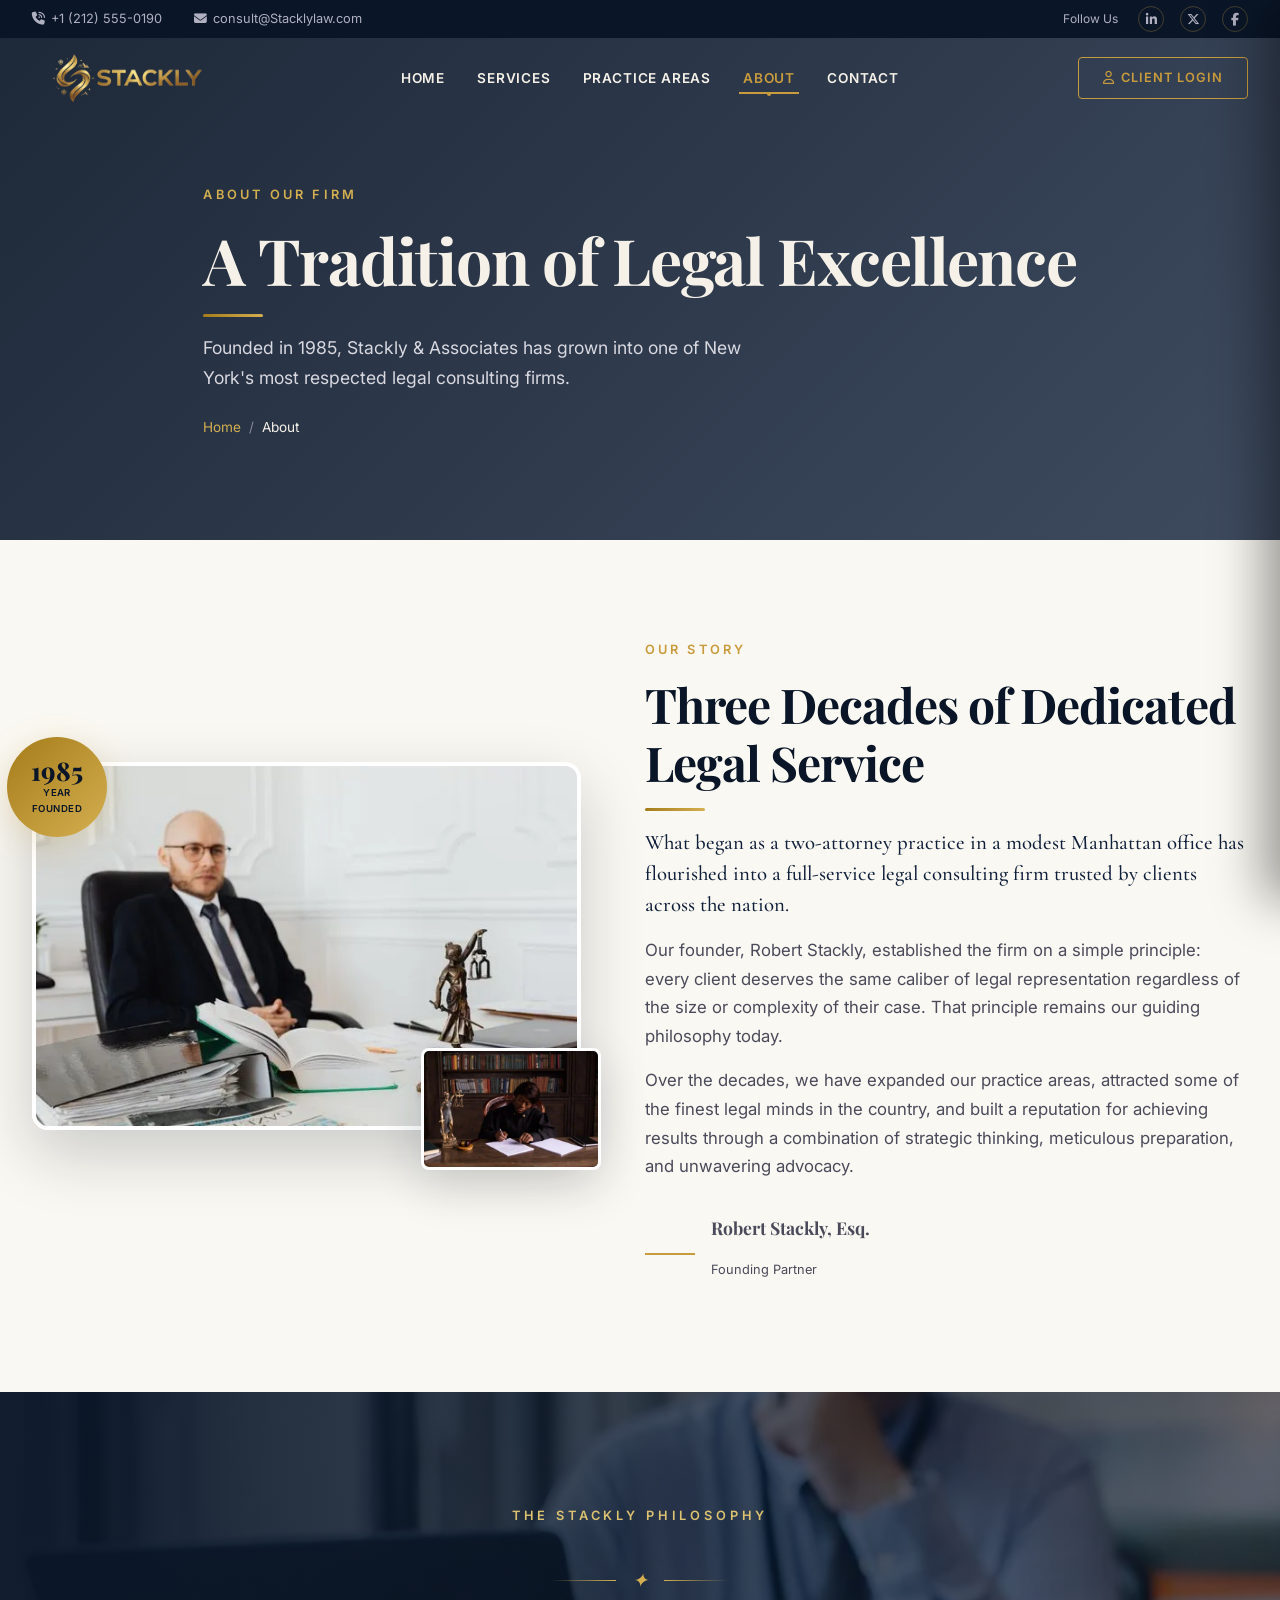
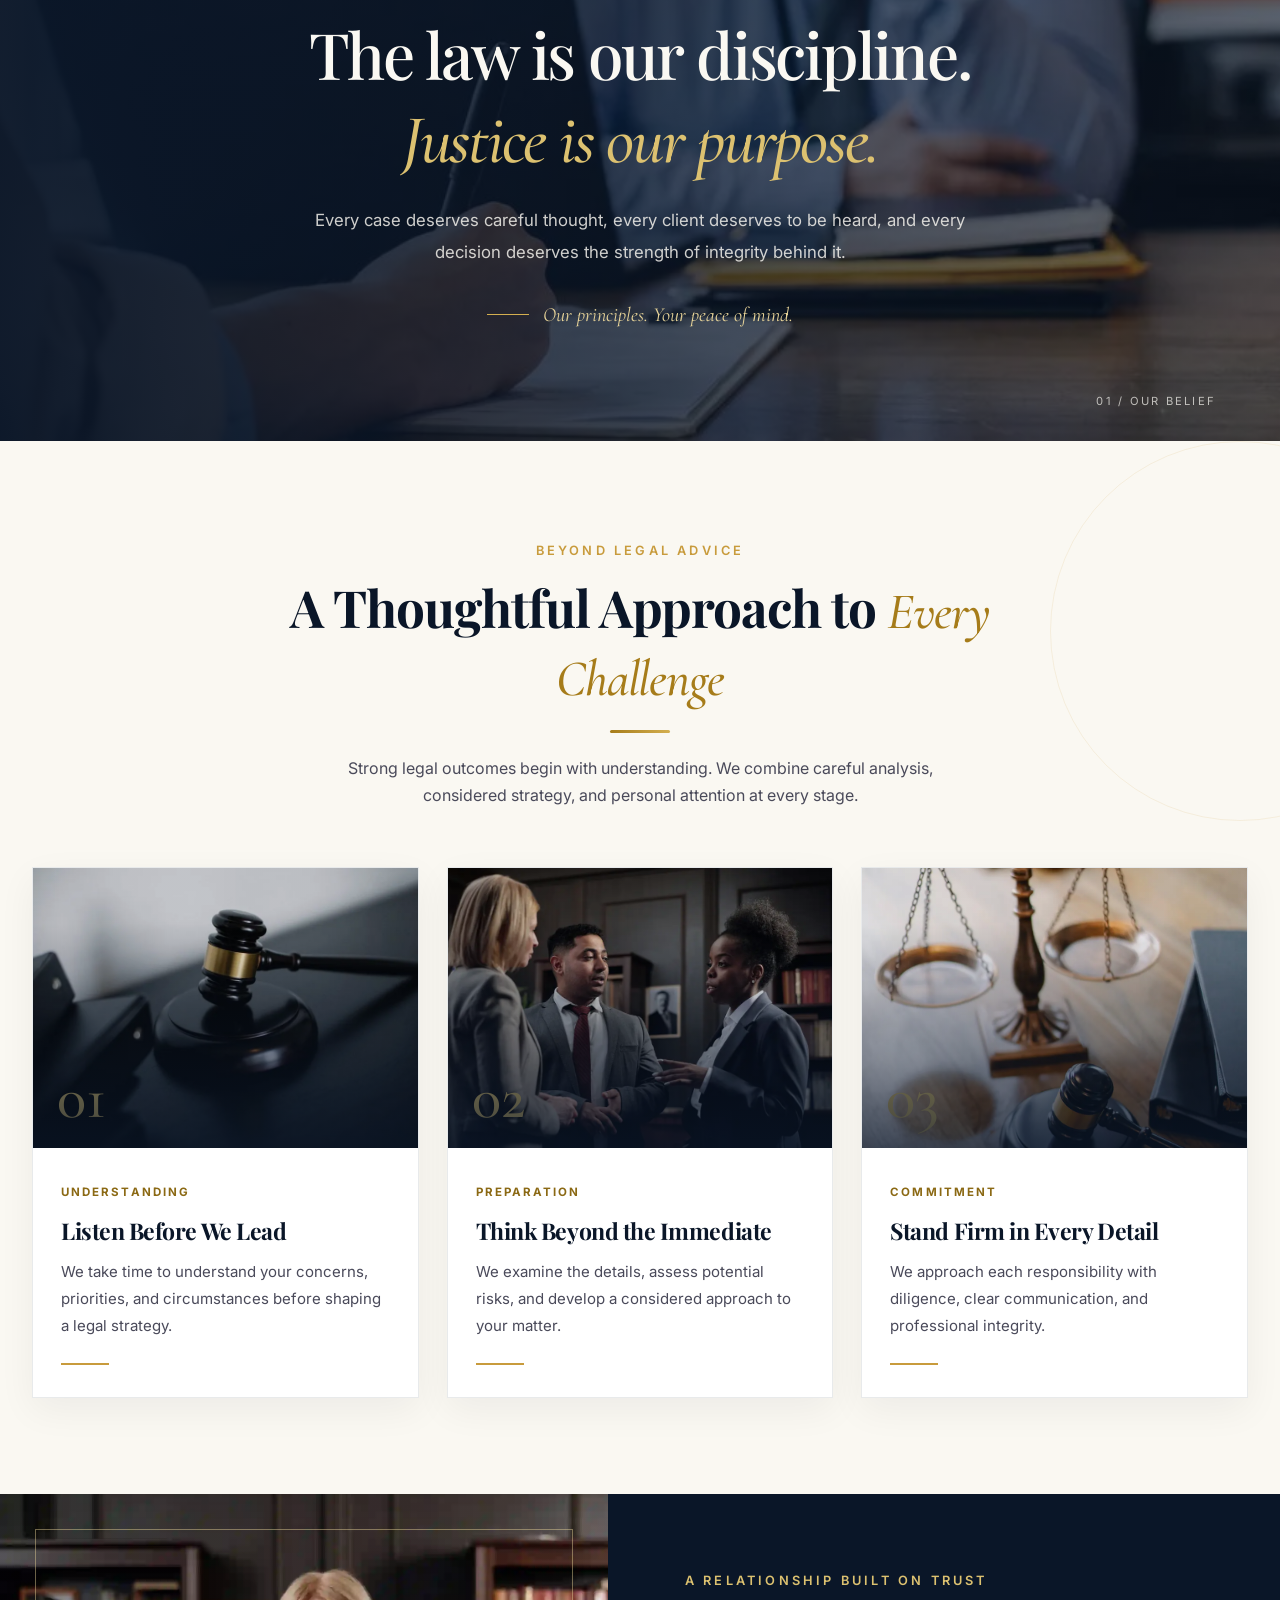
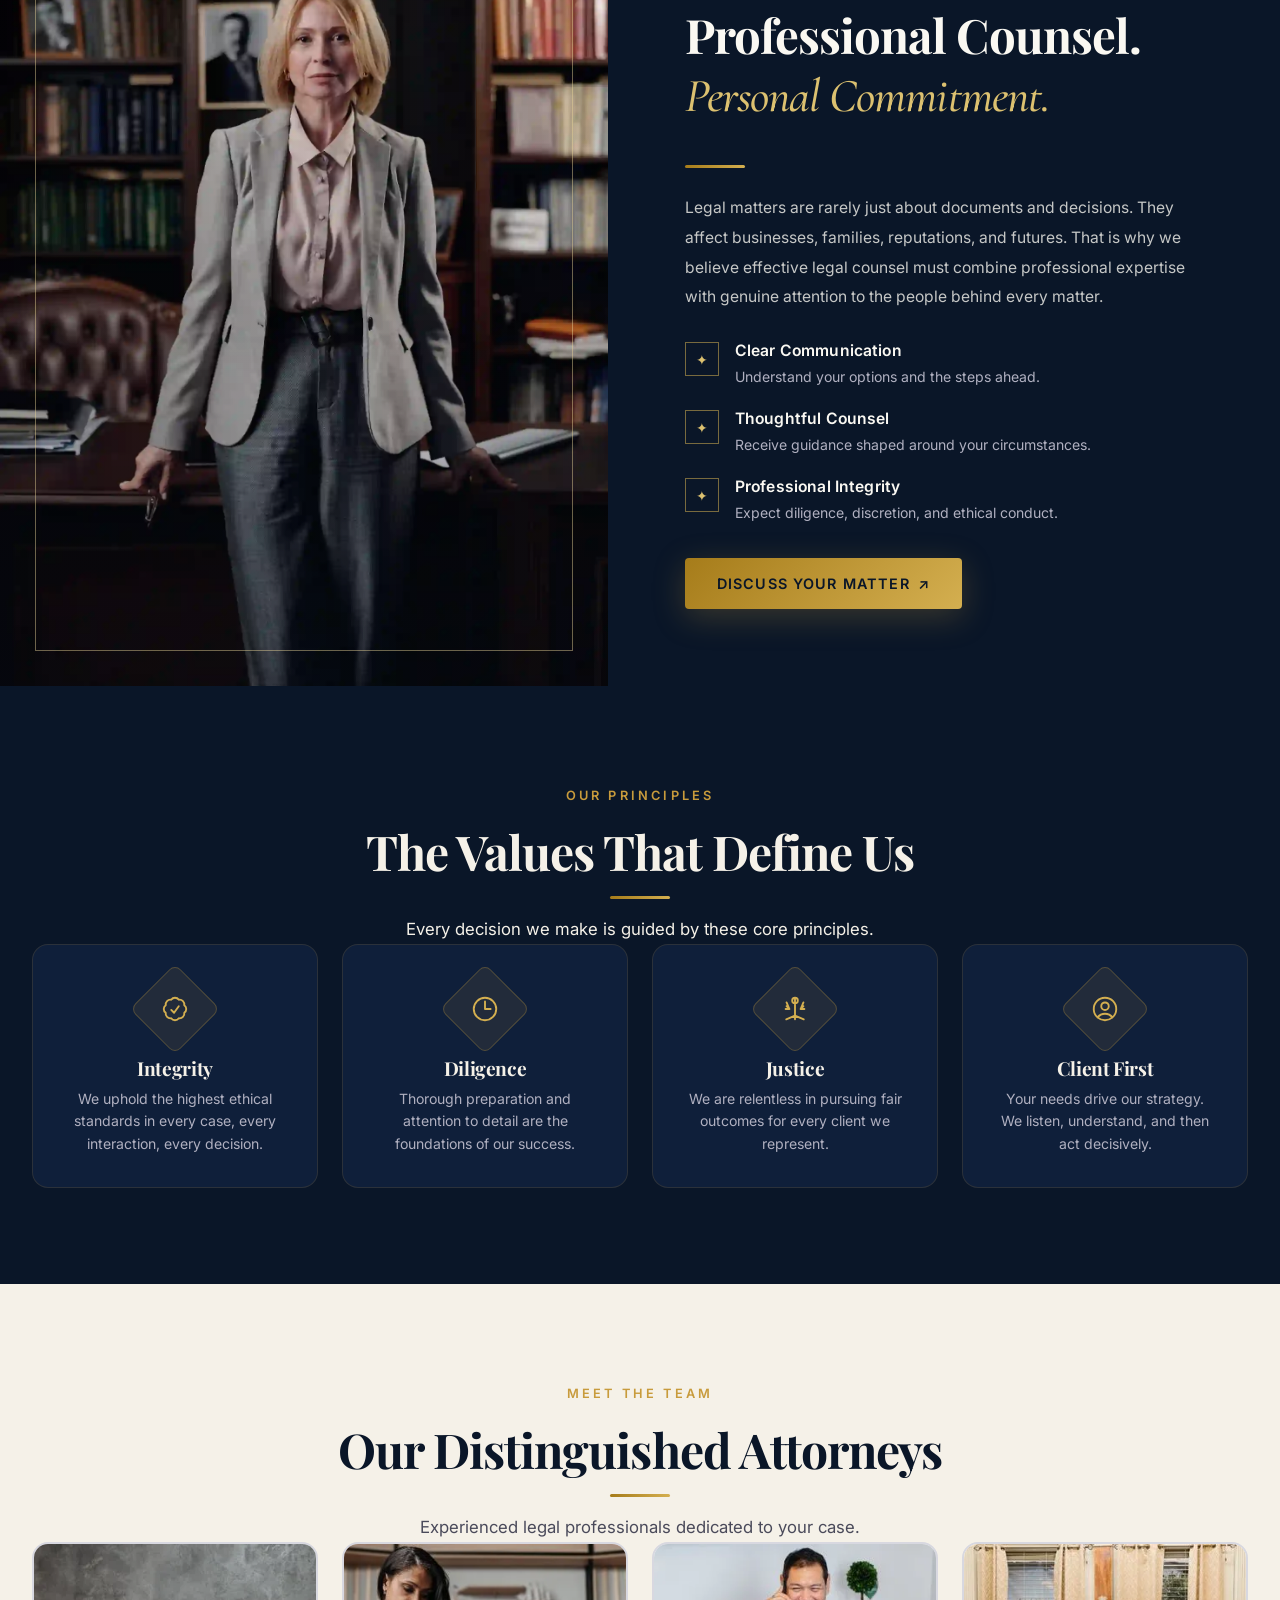
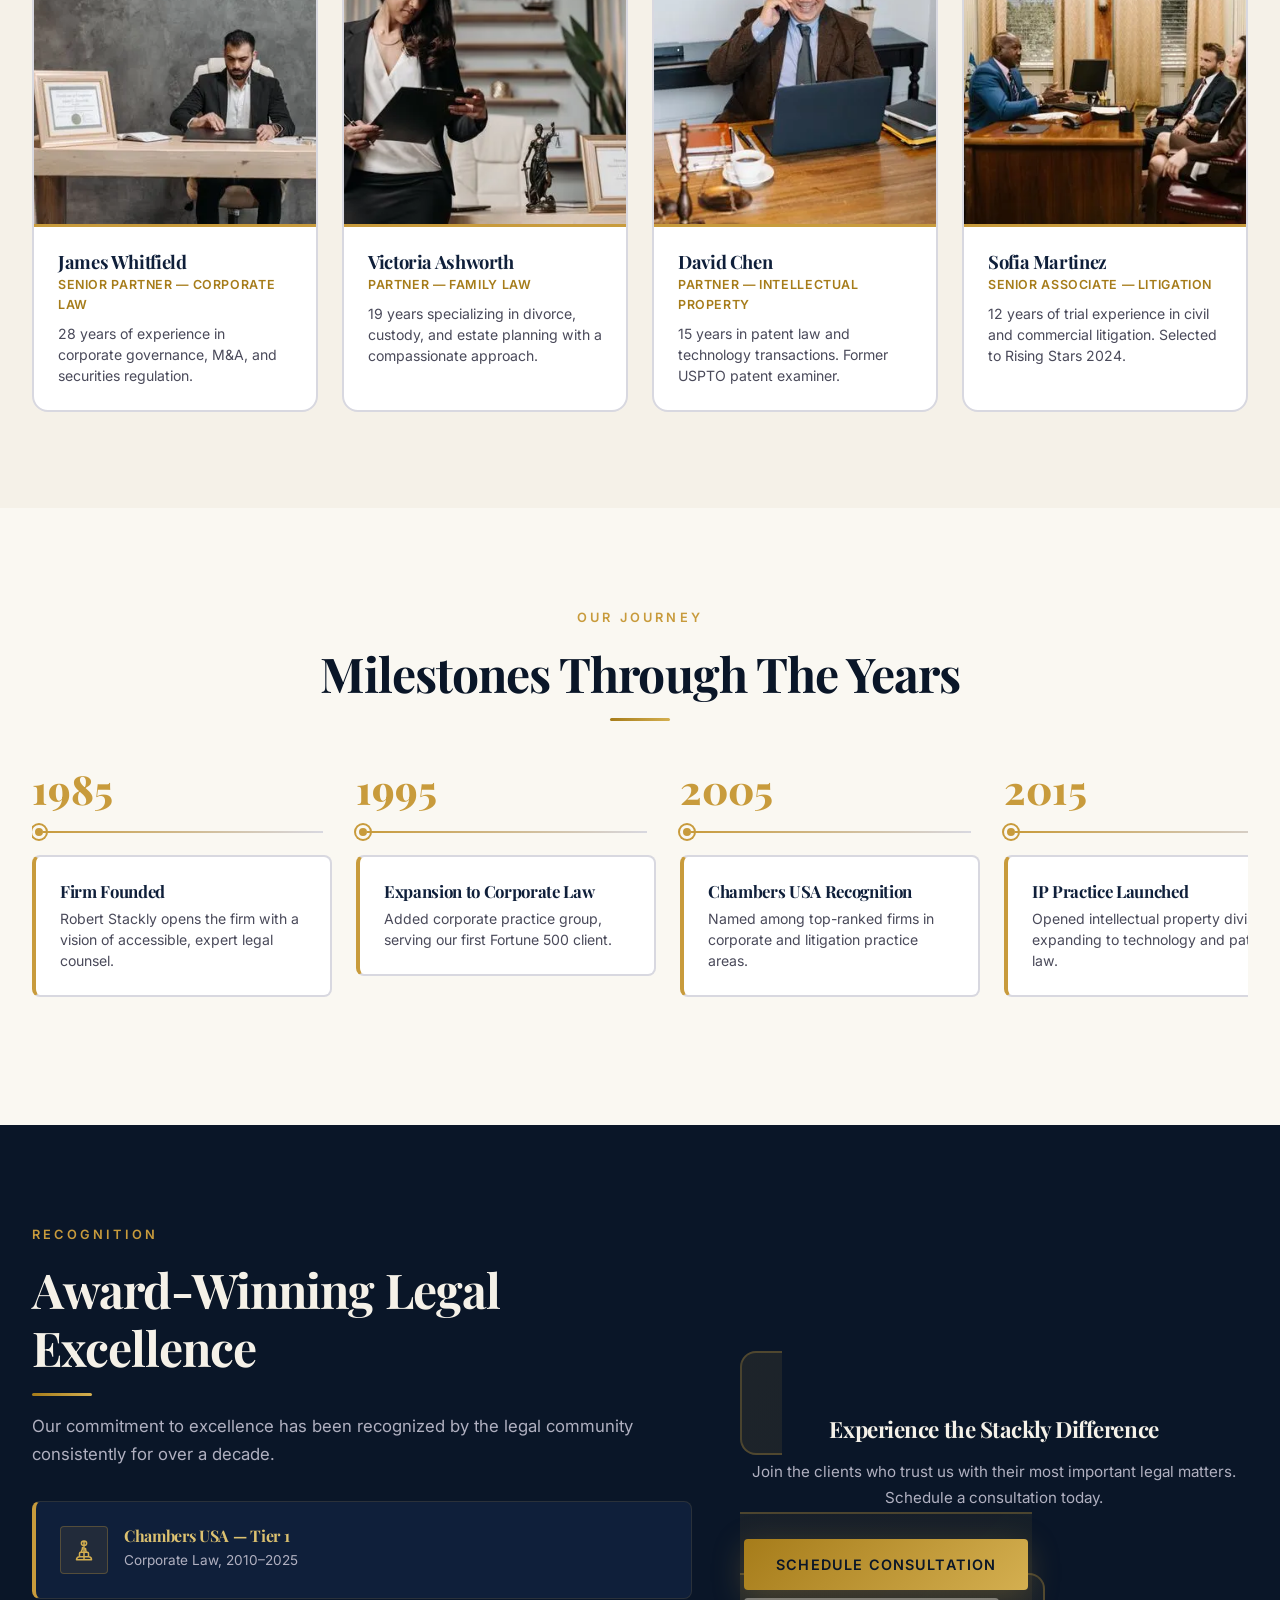
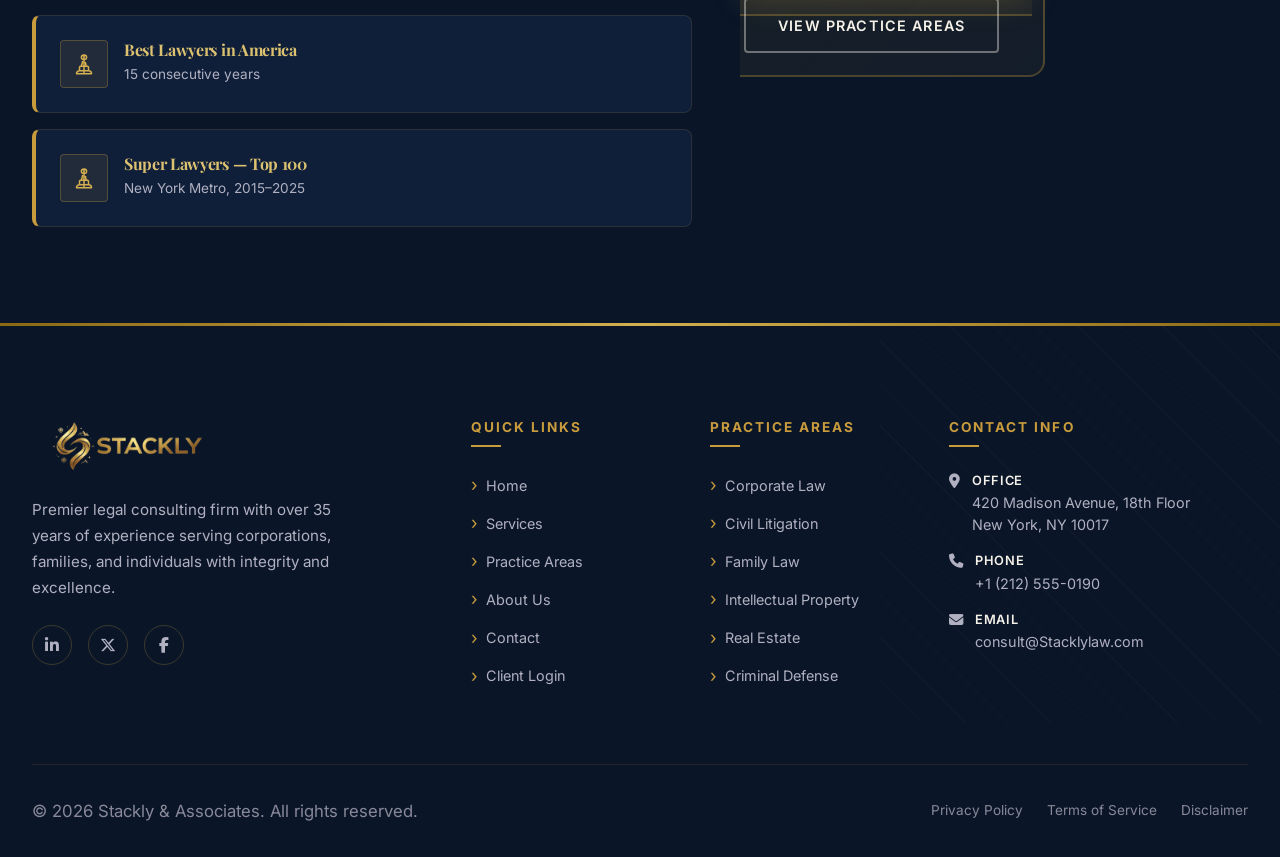
==== about.html @ 567f9648 "first commit" ====
<!DOCTYPE html>
<html lang="en">
<head>
  <meta charset="UTF-8">
  <meta name="viewport" content="width=device-width, initial-scale=1.0">
  <title>About Us — Stackly & Associates</title>
  <meta name="description" content="Learn about Stackly & Associates — our history, values, and the dedicated legal team that has served clients for over 35 years.">
  <link rel="preconnect" href="https://fonts.googleapis.com">
  <link rel="preconnect" href="https://fonts.gstatic.com" crossorigin>
  <link rel="stylesheet"
    href="https://cdnjs.cloudflare.com/ajax/libs/font-awesome/6.5.2/css/all.min.css">
  <link href="https://fonts.googleapis.com/css2?family=Playfair+Display:wght@400;600;700;800;900&family=Inter:wght@300;400;500;600;700&family=Cormorant+Garamond:wght@400;500;600;700&display=swap" rel="stylesheet">
  <link rel="stylesheet" href="css/common.css">
  <link rel="stylesheet" href="css/about.css">
</head>

<body>

  <div class="page-loader">
    <div class="loader-scales"><div class="loader-scales-bowl left"></div><div class="loader-scales-bowl right"></div></div>
    <div class="loader-text">Stackly</div>
  </div>
  <div class="scroll-progress"></div>

  <!-- Navigation -->
  <div class="nav-wrapper">
    <div class="nav-bar-top">
      <div class="nav-bar-top-inner">
        <div class="nav-top-info">
          <span>
            <i class="fa-solid fa-phone-volume"></i>
            +1 (212) 555-0190
          </span>
          <span>
            <i class="fa-solid fa-envelope"></i>
            consult@Stacklylaw.com
          </span>
        </div>
        <!-- ======== -->
        <div class="nav-top-social">
          <span style="font-size:0.75rem;color:var(--gray-300);margin-right:4px;">Follow Us</span>
          <a href="#" aria-label="LinkedIn">
            <i class="fa-brands fa-linkedin-in"></i>
          </a>

          <a href="#" aria-label="X (Twitter)">
            <i class="fa-brands fa-x-twitter"></i>
          </a>

          <a href="#" aria-label="Facebook">
            <i class="fa-brands fa-facebook-f"></i>
          </a>
        </div>
      </div>
    </div>
    <nav class="nav-main">
      <a href="index.html" class="nav-logo">
        <img src="images/logo.webp" alt="Stackly & Associates" class="nav-logo-img">
      </a>
      <ul class="nav-links">
        <li><a href="index.html" class="nav-link">Home</a></li>
        <li><a href="services.html" class="nav-link">Services</a></li>
        <li><a href="practice-areas.html" class="nav-link">Practice Areas</a></li>
        <li><a href="about.html" class="nav-link">About</a></li>
        <li><a href="contact.html" class="nav-link">Contact</a></li>
      </ul>
      <div class="nav-actions">
        <a href="login.html" class="nav-btn-login"><i class="fa-regular fa-user"></i> Client Login</a>
      </div>
      <button class="nav-hamburger" aria-label="Toggle menu"><span></span><span></span><span></span></button>
    </nav>
  </div>

  <div class="mobile-menu-overlay"></div>
  <aside class="mobile-menu">
    <div class="mobile-menu-header">
      <div class="mobile-menu-logo">STACK<span>LY</span></div>
      <button class="mobile-menu-close" aria-label="Close menu"><svg xmlns="http://www.w3.org/2000/svg" fill="none" viewBox="0 0 24 24" stroke-width="2" stroke="currentColor"><path stroke-linecap="round" stroke-linejoin="round" d="M6 18L18 6M6 6l12 12"/></svg></button>
    </div>
    <nav class="mobile-menu-nav">
      <a href="index.html" class="mobile-menu-link">Home <span class="menu-num">01</span></a>
      <a href="services.html" class="mobile-menu-link">Services <span class="menu-num">02</span></a>
      <a href="practice-areas.html" class="mobile-menu-link">Practice Areas <span class="menu-num">03</span></a>
      <a href="about.html" class="mobile-menu-link">About <span class="menu-num">04</span></a>
      <a href="contact.html" class="mobile-menu-link">Contact <span class="menu-num">05</span></a>
    </nav>
    <div class="mobile-menu-footer">
      <a href="login.html" class="mobile-menu-login-btn"><i class="fa-regular fa-user"></i> Client Login</a>
      <div class="mobile-menu-contact"><p>+1 (212) 555-0190</p><p><a href="mailto:consult@Stacklylaw.com">consult@Stacklylaw.com</a></p><p>420 Madison Avenue, New York, NY</p></div>
    </div>
  </aside>

  <!-- ===== PAGE CONTENT ===== -->

  <!-- SECTION 1: PAGE BANNER -->
  <section class="page-banner" style="background-image: url('https://images.pexels.com/photos/6077296/pexels-photo-6077296.jpeg?auto=compress&cs=tinysrgb&w=1920');">
    <div class="page-banner-overlay"></div>
    <div class="page-banner-content container">
      <span class="eyebrow" style="color: var(--gold-400);">About Our Firm</span>
      <h1>A Tradition of Legal Excellence</h1>
      <div class="divider-gold"></div>
      <p>Founded in 1985, Stackly &amp; Associates has grown into one of New York's most respected legal consulting firms.</p>
      <div class="page-banner-breadcrumb"><a href="index.html">Home</a> <span>/</span> <span class="active">About</span></div>
    </div>
  </section>

  <!-- SECTION 2: FIRM STORY — UNIQUE SPLIT IMAGE DESIGN -->
  <section class="section section-ivory">
    <div class="container">
      <div class="story-grid">
        <div class="story-images reveal-left">
          <img src="images/img2.webp" alt="Senior attorney at desk" class="story-img-main lazy-img">
          <img src="images/img1.webp" alt="Legal study with books" class="story-img-sub lazy-img">
          <div class="story-experience-badge">
            <span class="story-exp-num">1985</span>
            <span class="story-exp-text">Year<br>Founded</span>
          </div>
        </div>
        <div class="story-text reveal-right">
          <span class="eyebrow">Our Story</span>
          <h2>Three Decades of Dedicated Legal Service</h2>
          <div class="divider-gold"></div>
          <p class="story-lead">
            What began as a two-attorney practice in a modest Manhattan office has flourished
            into a full-service legal consulting firm trusted by clients across the nation.
          </p>
          <p>
            Our founder, Robert Stackly, established the firm on a simple principle: every client
            deserves the same caliber of legal representation regardless of the size or complexity
            of their case. That principle remains our guiding philosophy today.
          </p>
          <p>
            Over the decades, we have expanded our practice areas, attracted some of the finest
            legal minds in the country, and built a reputation for achieving results through
            a combination of strategic thinking, meticulous preparation, and unwavering advocacy.
          </p>
          <div class="story-signature">
            <div class="story-sig-line"></div>
            <div>
              <p class="story-sig-name">Robert Stackly, Esq.</p>
              <p class="story-sig-title">Founding Partner</p>
            </div>
          </div>
        </div>
      </div>
    </div>
  </section>

<!-- ===== PREMIUM SECTION 1: OUR PHILOSOPHY ===== -->
<section class="about-philosophy">
  <div class="about-philosophy-bg"></div>
  <div class="about-philosophy-overlay"></div>

  <div class="container about-philosophy-content reveal">
    <span class="eyebrow">The Stackly Philosophy</span>

    <div class="about-philosophy-ornament">
      <span></span>
      <i>✦</i>
      <span></span>
    </div>

    <h2>
      The law is our discipline.
      <em>Justice is our purpose.</em>
    </h2>

    <p>
      Every case deserves careful thought, every client deserves
      to be heard, and every decision deserves the strength of
      integrity behind it.
    </p>

    <div class="about-philosophy-signature">
      <span class="about-signature-line"></span>
      <span>Our principles. Your peace of mind.</span>
    </div>
  </div>

  <span class="about-philosophy-index">01 / OUR BELIEF</span>
</section>


<!-- ===== PREMIUM SECTION 2: HOW WE THINK ===== -->
<section class="section about-approach">
  <div class="container">

    <header class="about-premium-heading reveal">
      <span class="eyebrow">Beyond Legal Advice</span>
      <h2>A Thoughtful Approach to <span>Every Challenge</span></h2>
      <div class="divider-gold center"></div>
      <p>
        Strong legal outcomes begin with understanding.
        We combine careful analysis, considered strategy,
        and personal attention at every stage.
      </p>
    </header>

    <div class="about-approach-grid">

      <article class="about-approach-card reveal">
        <div class="about-approach-image about-approach-image-one">
          <span class="about-approach-number">01</span>
          <div class="about-approach-image-overlay"></div>
        </div>

        <div class="about-approach-body">
          <span class="about-approach-kicker">Understanding</span>
          <h3>Listen Before We Lead</h3>
          <p>
            We take time to understand your concerns, priorities,
            and circumstances before shaping a legal strategy.
          </p>
          <span class="about-approach-rule"></span>
        </div>
      </article>

      <article class="about-approach-card reveal">
        <div class="about-approach-image about-approach-image-two">
          <span class="about-approach-number">02</span>
          <div class="about-approach-image-overlay"></div>
        </div>

        <div class="about-approach-body">
          <span class="about-approach-kicker">Preparation</span>
          <h3>Think Beyond the Immediate</h3>
          <p>
            We examine the details, assess potential risks,
            and develop a considered approach to your matter.
          </p>
          <span class="about-approach-rule"></span>
        </div>
      </article>

      <article class="about-approach-card reveal">
        <div class="about-approach-image about-approach-image-three">
          <span class="about-approach-number">03</span>
          <div class="about-approach-image-overlay"></div>
        </div>

        <div class="about-approach-body">
          <span class="about-approach-kicker">Commitment</span>
          <h3>Stand Firm in Every Detail</h3>
          <p>
            We approach each responsibility with diligence,
            clear communication, and professional integrity.
          </p>
          <span class="about-approach-rule"></span>
        </div>
      </article>

    </div>
  </div>
</section>


<!-- ===== PREMIUM SECTION 3: OUR COMMITMENT ===== -->
<section class="about-commitment">
  <div class="about-commitment-image"></div>

  <div class="about-commitment-content reveal-right">
    <span class="eyebrow">A Relationship Built on Trust</span>

    <h2>Professional Counsel.<br><em>Personal Commitment.</em></h2>

    <div class="divider-gold"></div>

    <p>
      Legal matters are rarely just about documents and decisions.
      They affect businesses, families, reputations, and futures.
      That is why we believe effective legal counsel must combine
      professional expertise with genuine attention to the people
      behind every matter.
    </p>

    <div class="about-commitment-points">
      <div class="about-commitment-point">
        <span class="about-commitment-check">✦</span>
        <div>
          <h4>Clear Communication</h4>
          <p>Understand your options and the steps ahead.</p>
        </div>
      </div>

      <div class="about-commitment-point">
        <span class="about-commitment-check">✦</span>
        <div>
          <h4>Thoughtful Counsel</h4>
          <p>Receive guidance shaped around your circumstances.</p>
        </div>
      </div>

      <div class="about-commitment-point">
        <span class="about-commitment-check">✦</span>
        <div>
          <h4>Professional Integrity</h4>
          <p>Expect diligence, discretion, and ethical conduct.</p>
        </div>
      </div>
    </div>

    <a href="error.html" class="btn btn-gold">
      Discuss Your Matter <span aria-hidden="true">↗</span>
    </a>
  </div>
</section>

  <!-- SECTION 3: VALUES — UNIQUE DIAMOND LAYOUT -->
  <section class="section section-dark">
    <div class="container">
      <div class="section-header text-center reveal">
        <span class="eyebrow">Our Principles</span>
        <h2>The Values That Define Us</h2>
        <div class="divider-gold center"></div>
        <p class="section-header-desc">Every decision we make is guided by these core principles.</p>
      </div>

      <div class="values-grid reveal-stagger">
        <div class="value-card">
          <div class="value-diamond">
            <svg xmlns="http://www.w3.org/2000/svg" fill="none" viewBox="0 0 24 24" stroke-width="1.5" stroke="currentColor"><path stroke-linecap="round" stroke-linejoin="round" d="M9 12.75L11.25 15 15 9.75M21 12c0 1.268-.63 2.39-1.593 3.068a3.745 3.745 0 01-1.043 3.296 3.745 3.745 0 01-3.296 1.043A3.745 3.745 0 0112 21c-1.268 0-2.39-.63-3.068-1.593a3.746 3.746 0 01-3.296-1.043 3.745 3.745 0 01-1.043-3.296A3.745 3.745 0 013 12c0-1.268.63-2.39 1.593-3.068a3.745 3.745 0 011.043-3.296 3.746 3.746 0 013.296-1.043A3.746 3.746 0 0112 3c1.268 0 2.39.63 3.068 1.593a3.746 3.746 0 013.296 1.043 3.746 3.746 0 011.043 3.296A3.745 3.745 0 0121 12z"/></svg>
          </div>
          <h3>Integrity</h3>
          <p>We uphold the highest ethical standards in every case, every interaction, every decision.</p>
        </div>
        <div class="value-card">
          <div class="value-diamond">
            <svg xmlns="http://www.w3.org/2000/svg" fill="none" viewBox="0 0 24 24" stroke-width="1.5" stroke="currentColor"><path stroke-linecap="round" stroke-linejoin="round" d="M12 6v6h4.5m4.5 0a9 9 0 11-18 0 9 9 0 0118 0z"/></svg>
          </div>
          <h3>Diligence</h3>
          <p>Thorough preparation and attention to detail are the foundations of our success.</p>
        </div>
        <div class="value-card">
          <div class="value-diamond">
            <svg xmlns="http://www.w3.org/2000/svg" fill="none" viewBox="0 0 24 24" stroke-width="1.5" stroke="currentColor"><path stroke-linecap="round" stroke-linejoin="round" d="M12 3v17.25M12 3c-1.5 0-2.25 1-2.25 2.25S10.5 7.5 12 7.5M12 3c1.5 0 2.25 1 2.25 2.25S13.5 7.5 12 7.5M12 7.5v2.25M5.25 6.75L7.5 12M7.5 12L5.25 9.75M7.5 12H4.5M18.75 6.75L16.5 12M16.5 12l2.25-2.25M16.5 12h3M12 17.25L5 20.25M12 17.25l7 3"/></svg>
          </div>
          <h3>Justice</h3>
          <p>We are relentless in pursuing fair outcomes for every client we represent.</p>
        </div>
        <div class="value-card">
          <div class="value-diamond">
            <svg xmlns="http://www.w3.org/2000/svg" fill="none" viewBox="0 0 24 24" stroke-width="1.5" stroke="currentColor"><path stroke-linecap="round" stroke-linejoin="round" d="M17.982 18.725A7.488 7.488 0 0012 15.75a7.488 7.488 0 00-5.982 2.975m11.963 0a9 9 0 10-11.963 0m11.963 0A8.966 8.966 0 0112 21a8.966 8.966 0 01-5.982-2.275M15 9.75a3 3 0 11-6 0 3 3 0 016 0z"/></svg>
          </div>
          <h3>Client First</h3>
          <p>Your needs drive our strategy. We listen, understand, and then act decisively.</p>
        </div>
      </div>
    </div>
  </section>

  <!-- SECTION 4: TEAM — UNIQUE PROFILE CARDS -->
  <section class="section section-cream">
    <div class="container">
      <div class="section-header text-center reveal">
        <span class="eyebrow">Meet The Team</span>
        <h2>Our Distinguished Attorneys</h2>
        <div class="divider-gold center"></div>
        <p class="section-header-desc" style="color: var(--gray-600);">Experienced legal professionals dedicated to your case.</p>
      </div>

      <div class="team-grid reveal-stagger">
        <div class="team-card">
          <div class="team-card-image" style="background-image: url('images/img4.webp');">
            <div class="team-card-overlay">
              <div class="team-card-social">
                <a href="#" aria-label="LinkedIn"><svg xmlns="http://www.w3.org/2000/svg" fill="currentColor" viewBox="0 0 24 24"><path d="M20.447 20.452h-3.554v-5.569c0-1.328-.027-3.037-1.852-3.037-1.853 0-2.136 1.445-2.136 2.939v5.667H9.351V9h3.414v1.561h.046c.477-.9 1.637-1.85 3.37-1.85 3.601 0 4.267 2.37 4.267 5.455v6.286zM5.337 7.433a2.062 2.062 0 01-2.063-2.065 2.063 2.063 0 112.063 2.065zm1.782 13.019H3.555V9h3.564v11.452zM22.225 0H1.771C.792 0 0 .774 0 1.729v20.542C0 23.227.792 24 1.771 24h20.451C23.2 24 24 23.227 24 22.271V1.729C24 .774 23.2 0 22.225 0z"/></svg></a>
                <a href="#" aria-label="Email"><svg xmlns="http://www.w3.org/2000/svg" fill="none" viewBox="0 0 24 24" stroke-width="1.5" stroke="currentColor"><path stroke-linecap="round" stroke-linejoin="round" d="M21.75 6.75v10.5a2.25 2.25 0 01-2.25 2.25h-15a2.25 2.25 0 01-2.25-2.25V6.75m19.5 0A2.25 2.25 0 0019.5 4.5h-15a2.25 2.25 0 00-2.25 2.25m19.5 0v.243a2.25 2.25 0 01-1.07 1.916l-7.5 4.615a2.25 2.25 0 01-2.36 0L3.32 8.91a2.25 2.25 0 01-1.07-1.916V6.75"/></svg></a>
              </div>
            </div>
          </div>
          <div class="team-card-info">
            <h3>James Whitfield</h3>
            <span>Senior Partner — Corporate Law</span>
            <p>28 years of experience in corporate governance, M&amp;A, and securities regulation.</p>
          </div>
        </div>

        <div class="team-card">
          <div class="team-card-image" style="background-image: url('images/img5.webp');">
            <div class="team-card-overlay">
              <div class="team-card-social">
                <a href="#" aria-label="LinkedIn"><svg xmlns="http://www.w3.org/2000/svg" fill="currentColor" viewBox="0 0 24 24"><path d="M20.447 20.452h-3.554v-5.569c0-1.328-.027-3.037-1.852-3.037-1.853 0-2.136 1.445-2.136 2.939v5.667H9.351V9h3.414v1.561h.046c.477-.9 1.637-1.85 3.37-1.85 3.601 0 4.267 2.37 4.267 5.455v6.286zM5.337 7.433a2.062 2.062 0 01-2.063-2.065 2.063 2.063 0 112.063 2.065zm1.782 13.019H3.555V9h3.564v11.452zM22.225 0H1.771C.792 0 0 .774 0 1.729v20.542C0 23.227.792 24 1.771 24h20.451C23.2 24 24 23.227 24 22.271V1.729C24 .774 23.2 0 22.225 0z"/></svg></a>
                <a href="#" aria-label="Email"><svg xmlns="http://www.w3.org/2000/svg" fill="none" viewBox="0 0 24 24" stroke-width="1.5" stroke="currentColor"><path stroke-linecap="round" stroke-linejoin="round" d="M21.75 6.75v10.5a2.25 2.25 0 01-2.25 2.25h-15a2.25 2.25 0 01-2.25-2.25V6.75m19.5 0A2.25 2.25 0 0019.5 4.5h-15a2.25 2.25 0 00-2.25 2.25m19.5 0v.243a2.25 2.25 0 01-1.07 1.916l-7.5 4.615a2.25 2.25 0 01-2.36 0L3.32 8.91a2.25 2.25 0 01-1.07-1.916V6.75"/></svg></a>
              </div>
            </div>
          </div>
          <div class="team-card-info">
            <h3>Victoria Ashworth</h3>
            <span>Partner — Family Law</span>
            <p>19 years specializing in divorce, custody, and estate planning with a compassionate approach.</p>
          </div>
        </div>

        <div class="team-card">
          <div class="team-card-image" style="background-image: url('images/img6.webp');">
            <div class="team-card-overlay">
              <div class="team-card-social">
                <a href="#" aria-label="LinkedIn"><svg xmlns="http://www.w3.org/2000/svg" fill="currentColor" viewBox="0 0 24 24"><path d="M20.447 20.452h-3.554v-5.569c0-1.328-.027-3.037-1.852-3.037-1.853 0-2.136 1.445-2.136 2.939v5.667H9.351V9h3.414v1.561h.046c.477-.9 1.637-1.85 3.37-1.85 3.601 0 4.267 2.37 4.267 5.455v6.286zM5.337 7.433a2.062 2.062 0 01-2.063-2.065 2.063 2.063 0 112.063 2.065zm1.782 13.019H3.555V9h3.564v11.452zM22.225 0H1.771C.792 0 0 .774 0 1.729v20.542C0 23.227.792 24 1.771 24h20.451C23.2 24 24 23.227 24 22.271V1.729C24 .774 23.2 0 22.225 0z"/></svg></a>
                <a href="#" aria-label="Email"><svg xmlns="http://www.w3.org/2000/svg" fill="none" viewBox="0 0 24 24" stroke-width="1.5" stroke="currentColor"><path stroke-linecap="round" stroke-linejoin="round" d="M21.75 6.75v10.5a2.25 2.25 0 01-2.25 2.25h-15a2.25 2.25 0 01-2.25-2.25V6.75m19.5 0A2.25 2.25 0 0019.5 4.5h-15a2.25 2.25 0 00-2.25 2.25m19.5 0v.243a2.25 2.25 0 01-1.07 1.916l-7.5 4.615a2.25 2.25 0 01-2.36 0L3.32 8.91a2.25 2.25 0 01-1.07-1.916V6.75"/></svg></a>
              </div>
            </div>
          </div>
          <div class="team-card-info">
            <h3>David Chen</h3>
            <span>Partner — Intellectual Property</span>
            <p>15 years in patent law and technology transactions. Former USPTO patent examiner.</p>
          </div>
        </div>

        <div class="team-card">
          <div class="team-card-image" style="background-image: url('images/img7.webp');">
            <div class="team-card-overlay">
              <div class="team-card-social">
                <a href="#" aria-label="LinkedIn"><svg xmlns="http://www.w3.org/2000/svg" fill="currentColor" viewBox="0 0 24 24"><path d="M20.447 20.452h-3.554v-5.569c0-1.328-.027-3.037-1.852-3.037-1.853 0-2.136 1.445-2.136 2.939v5.667H9.351V9h3.414v1.561h.046c.477-.9 1.637-1.85 3.37-1.85 3.601 0 4.267 2.37 4.267 5.455v6.286zM5.337 7.433a2.062 2.062 0 01-2.063-2.065 2.063 2.063 0 112.063 2.065zm1.782 13.019H3.555V9h3.564v11.452zM22.225 0H1.771C.792 0 0 .774 0 1.729v20.542C0 23.227.792 24 1.771 24h20.451C23.2 24 24 23.227 24 22.271V1.729C24 .774 23.2 0 22.225 0z"/></svg></a>
                <a href="#" aria-label="Email"><svg xmlns="http://www.w3.org/2000/svg" fill="none" viewBox="0 0 24 24" stroke-width="1.5" stroke="currentColor"><path stroke-linecap="round" stroke-linejoin="round" d="M21.75 6.75v10.5a2.25 2.25 0 01-2.25 2.25h-15a2.25 2.25 0 01-2.25-2.25V6.75m19.5 0A2.25 2.25 0 0019.5 4.5h-15a2.25 2.25 0 00-2.25 2.25m19.5 0v.243a2.25 2.25 0 01-1.07 1.916l-7.5 4.615a2.25 2.25 0 01-2.36 0L3.32 8.91a2.25 2.25 0 01-1.07-1.916V6.75"/></svg></a>
              </div>
            </div>
          </div>
          <div class="team-card-info">
            <h3>Sofia Martinez</h3>
            <span>Senior Associate — Litigation</span>
            <p>12 years of trial experience in civil and commercial litigation. Selected to Rising Stars 2024.</p>
          </div>
        </div>
      </div>
    </div>
  </section>

  <!-- SECTION 5: MILESTONES — UNIQUE TIMELINE -->
  <section class="section section-ivory">
    <div class="container">
      <div class="section-header text-center reveal">
        <span class="eyebrow">Our Journey</span>
        <h2>Milestones Through The Years</h2>
        <div class="divider-gold center"></div>
      </div>

      <div class="milestones-timeline reveal-stagger">
        <div class="milestone-item">
          <div class="milestone-year">1985</div>
          <div class="milestone-dot"></div>
          <div class="milestone-card">
            <h4>Firm Founded</h4>
            <p>Robert Stackly opens the firm with a vision of accessible, expert legal counsel.</p>
          </div>
        </div>
        <div class="milestone-item">
          <div class="milestone-year">1995</div>
          <div class="milestone-dot"></div>
          <div class="milestone-card">
            <h4>Expansion to Corporate Law</h4>
            <p>Added corporate practice group, serving our first Fortune 500 client.</p>
          </div>
        </div>
        <div class="milestone-item">
          <div class="milestone-year">2005</div>
          <div class="milestone-dot"></div>
          <div class="milestone-card">
            <h4>Chambers USA Recognition</h4>
            <p>Named among top-ranked firms in corporate and litigation practice areas.</p>
          </div>
        </div>
        <div class="milestone-item">
          <div class="milestone-year">2015</div>
          <div class="milestone-dot"></div>
          <div class="milestone-card">
            <h4>IP Practice Launched</h4>
            <p>Opened intellectual property division, expanding to technology and patent law.</p>
          </div>
        </div>
        <div class="milestone-item">
          <div class="milestone-year">2025</div>
          <div class="milestone-dot"></div>
          <div class="milestone-card">
            <h4>1,200+ Clients Served</h4>
            <p>A growing firm of 20+ attorneys with a 94% case success rate across all practice areas.</p>
          </div>
        </div>
      </div>
    </div>
  </section>

  <!-- SECTION 6: AWARDS & CTA -->
  <section class="section section-dark">
    <div class="container">
      <div class="awards-grid">
        <div class="awards-left reveal-left">
          <span class="eyebrow">Recognition</span>
          <h2>Award-Winning Legal Excellence</h2>
          <div class="divider-gold"></div>
          <p>Our commitment to excellence has been recognized by the legal community consistently for over a decade.</p>

          <div class="awards-list">
            <div class="award-item">
              <div class="award-icon">
                <svg xmlns="http://www.w3.org/2000/svg" fill="none" viewBox="0 0 24 24" stroke-width="1.5" stroke="currentColor"><path stroke-linecap="round" stroke-linejoin="round" d="M16.5 18.75h-9m9 0a3 3 0 013 3h-15a3 3 0 013-3m9 0v-3.375c0-.621-.503-1.125-1.125-1.125h-.871M7.5 18.75v-3.375c0-.621.504-1.125 1.125-1.125h.872m5.007 0H9.497m5.007 0a7.454 7.454 0 01-.982-3.674M9.497 13.125a7.454 7.454 0 00.981-3.674M12 3v18.75m0-18.75c-1.5 0-2.625 1-2.625 2.25S10.5 7.5 12 7.5m0-4.5c1.5 0 2.625 1 2.625 2.25S13.5 7.5 12 7.5"/></svg>
              </div>
              <div>
                <h4>Chambers USA — Tier 1</h4>
                <p>Corporate Law, 2010–2025</p>
              </div>
            </div>
            <div class="award-item">
              <div class="award-icon">
                <svg xmlns="http://www.w3.org/2000/svg" fill="none" viewBox="0 0 24 24" stroke-width="1.5" stroke="currentColor"><path stroke-linecap="round" stroke-linejoin="round" d="M16.5 18.75h-9m9 0a3 3 0 013 3h-15a3 3 0 013-3m9 0v-3.375c0-.621-.503-1.125-1.125-1.125h-.871M7.5 18.75v-3.375c0-.621.504-1.125 1.125-1.125h.872m5.007 0H9.497m5.007 0a7.454 7.454 0 01-.982-3.674M9.497 13.125a7.454 7.454 0 00.981-3.674M12 3v18.75m0-18.75c-1.5 0-2.625 1-2.625 2.25S10.5 7.5 12 7.5m0-4.5c1.5 0 2.625 1 2.625 2.25S13.5 7.5 12 7.5"/></svg>
              </div>
              <div>
                <h4>Best Lawyers in America</h4>
                <p>15 consecutive years</p>
              </div>
            </div>
            <div class="award-item">
              <div class="award-icon">
                <svg xmlns="http://www.w3.org/2000/svg" fill="none" viewBox="0 0 24 24" stroke-width="1.5" stroke="currentColor"><path stroke-linecap="round" stroke-linejoin="round" d="M16.5 18.75h-9m9 0a3 3 0 013 3h-15a3 3 0 013-3m9 0v-3.375c0-.621-.503-1.125-1.125-1.125h-.871M7.5 18.75v-3.375c0-.621.504-1.125 1.125-1.125h.872m5.007 0H9.497m5.007 0a7.454 7.454 0 01-.982-3.674M9.497 13.125a7.454 7.454 0 00.981-3.674M12 3v18.75m0-18.75c-1.5 0-2.625 1-2.625 2.25S10.5 7.5 12 7.5m0-4.5c1.5 0 2.625 1 2.625 2.25S13.5 7.5 12 7.5"/></svg>
              </div>
              <div>
                <h4>Super Lawyers — Top 100</h4>
                <p>New York Metro, 2015–2025</p>
              </div>
            </div>
          </div>
        </div>

        <div class="awards-right reveal-right">
          <diverror class="awards-cta-box">
            <h3>Experience the Stackly Difference</h3>
            <p>Join the clients who trust us with their most important legal matters. Schedule a consultation today.</p>
            <a href="error.html" class="btn btn-gold">Schedule Consultation</a>
            <a href="error.html" class="btn btn-outline-light">View Practice Areas</a>
          </diverror
        </div>
      </div>
    </div>
  </section>

  <!-- ===== FOOTER ===== -->
  <footer class="footer">
    <div class="footer-pattern"></div>
    <div class="container">
      <div class="footer-grid">
        <div class="footer-brand">
          <a href="index.html" class="nav-logo">
            <img src="images/logo.webp" alt="Stackly & Associates" class="nav-logo-img">
          </a>
          <p>Premier legal consulting firm with over 35 years of experience serving corporations, families, and individuals with integrity and excellence.</p>
          <div class="footer-social">
            <a href="#" aria-label="LinkedIn">
              <i class="fa-brands fa-linkedin-in" aria-hidden="true"></i>
            </a>
            
            <a href="#" aria-label="Twitter">
              <i class="fa-brands fa-x-twitter" aria-hidden="true"></i>
            </a>
            
            <a href="#" aria-label="Facebook">
              <i class="fa-brands fa-facebook-f" aria-hidden="true"></i>
            </a>
          </div>
        </div>
        <div class="footer-col">
          <h4>Quick Links</h4>
          <ul class="footer-links"><li><a href="index.html">Home</a></li><li><a href="services.html">Services</a></li><li><a href="practice-areas.html">Practice Areas</a></li><li><a href="about.html">About Us</a></li><li><a href="contact.html">Contact</a></li><li><a href="login.html">Client Login</a></li></ul>
        </div>
        <div class="footer-col">
          <h4>Practice Areas</h4>
          <ul class="footer-links"><li><a href="practice-areas.html">Corporate Law</a></li><li><a href="practice-areas.html">Civil Litigation</a></li><li><a href="practice-areas.html">Family Law</a></li><li><a href="practice-areas.html">Intellectual Property</a></li><li><a href="practice-areas.html">Real Estate</a></li><li><a href="practice-areas.html">Criminal Defense</a></li></ul>
        </div>
        <div class="footer-col">
          <h4>Contact Info</h4>
          <!-- Office -->
           <div class="footer-contact-item">
             <i class="fa-solid fa-location-dot"></i>
             <span>
               <strong>Office</strong>
               420 Madison Avenue, 18th Floor<br>
               New York, NY 10017
             </span>
           </div>
           
           <!-- Phone -->
           <div class="footer-contact-item">
             <i class="fa-solid fa-phone"></i>
             <span>

               <strong>Phone</strong>
               +1 (212) 555-0190
             </span>
           </div>
           
           <!-- Email -->
           <div class="footer-contact-item">
             <i class="fa-solid fa-envelope"></i>
             <span>
               <strong>Email</strong>
               consult@Stacklylaw.com
             </span>
           </div>
        </div>
      </div>
      <div class="footer-bottom"><p>&copy; 2026 Stackly &amp; Associates. All rights reserved.</p><div class="footer-bottom-links"><a href="#">Privacy Policy</a><a href="#">Terms of Service</a><a href="#">Disclaimer</a></div></div>
    </div>
  </footer>

  <button class="back-to-top" aria-label="Back to top"><svg xmlns="http://www.w3.org/2000/svg" fill="none" viewBox="0 0 24 24" stroke-width="2" stroke="currentColor"><path stroke-linecap="round" stroke-linejoin="round" d="M4.5 15.75l7.5-7.5 7.5 7.5"/></svg></button>

  <script src="js/common.js"></script>
  <script src="js/about.js"></script>
</body>
</html>
---- css/common.css ----
/* ========================================
   LEGAL CONSULTING - COMMON STYLESHEET
   Shared theme, navigation, footer, animations
   ======================================== */

/* ===== CSS RESET & BASE ===== */
*,
*::before,
*::after {
  margin: 0;
  padding: 0;
  box-sizing: border-box;
}

:root {
  /* Color System - Navy & Gold Legal Theme */
  --navy-900: #0a1628;
  --navy-800: #0f1f3a;
  --navy-700: #16294d;
  --navy-600: #1d355f;
  --navy-500: #244170;
  --navy-400: #345683;
  --navy-300: #4a6ba0;
  --navy-200: #7088b0;
  --navy-100: #a3b4cc;

  --gold-700: #8b6914;
  --gold-600: #a67c1a;
  --gold-500: #c89b3c;
  --gold-400: #d4af50;
  --gold-300: #dcc170;
  --gold-200: #e8d499;
  --gold-100: #f0e6c0;

  --cream: #f5f1e8;
  --ivory: #faf8f2;
  --white: #ffffff;

  --charcoal: #1a1a2e;
  --slate: #2d2d44;
  --gray-600: #4a4a5a;
  --gray-400: #888898;
  --gray-300: #b0b0c0;
  --gray-200: #d8d8e0;
  --gray-100: #ececf0;

  --success: #2d7a4f;
  --warning: #c89f3c;
  --error: #c0413c;
  --info: #3a7ca5;

  /* Semantic */
  --bg-primary: var(--ivory);
  --bg-secondary: var(--cream);
  --bg-dark: var(--navy-900);
  --bg-dark-alt: var(--navy-800);
  --text-light: var(--cream);
  --text-dark: var(--navy-900);
  --text-muted: var(--gray-400);
  --accent: var(--gold-500);
  --accent-light: var(--gold-300);
  --accent-dark: var(--gold-700);

  /* Typography */
  --font-heading: 'Playfair Display', 'Georgia', serif;
  --font-body: 'Inter', -apple-system, BlinkMacSystemFont, 'Segoe UI', sans-serif;
  --font-accent: 'Cormorant Garamond', 'Georgia', serif;

  /* Spacing - 8px system */
  --sp-1: 8px;
  --sp-2: 16px;
  --sp-3: 24px;
  --sp-4: 32px;
  --sp-5: 40px;
  --sp-6: 48px;
  --sp-7: 64px;
  --sp-8: 80px;
  --sp-9: 96px;
  --sp-10: 120px;

  /* Transitions */
  --t-fast: 0.2s ease;
  --t-normal: 0.35s cubic-bezier(0.4, 0, 0.2, 1);
  --t-slow: 0.6s cubic-bezier(0.4, 0, 0.2, 1);
  --t-elegant: 0.5s cubic-bezier(0.16, 1, 0.3, 1);

  /* Shadows */
  --shadow-sm: 0 2px 8px rgba(10, 22, 40, 0.08);
  --shadow-md: 0 8px 24px rgba(10, 22, 40, 0.12);
  --shadow-lg: 0 16px 48px rgba(10, 22, 40, 0.16);
  --shadow-xl: 0 24px 64px rgba(10, 22, 40, 0.2);
  --shadow-gold: 0 8px 32px rgba(200, 155, 60, 0.25);

  /* Border Radius */
  --r-sm: 4px;
  --r-md: 8px;
  --r-lg: 16px;
  --r-xl: 24px;
  --r-full: 9999px;

  /* Layout */
  --max-width: 1280px;
  --nav-height: 80px;
}

html {
  scroll-behavior: smooth;
  font-size: 16px;
}

body {
  font-family: var(--font-body);
  background-color: var(--bg-primary);
  color: var(--text-dark);
  line-height: 1.6;
  overflow-x: hidden;
  -webkit-font-smoothing: antialiased;
  -moz-osx-font-smoothing: grayscale;
}

h1, h2, h3, h4, h5, h6 {
  font-family: var(--font-heading);
  font-weight: 700;
  line-height: 1.2;
  letter-spacing: -0.02em;
}

h1 { font-size: clamp(2.2rem, 5vw, 4rem); }
h2 { font-size: clamp(1.8rem, 4vw, 3rem); }
h3 { font-size: clamp(1.4rem, 3vw, 2.2rem); }
h4 { font-size: clamp(1.1rem, 2vw, 1.6rem); }

p {
  font-size: 1.05rem;
  line-height: 1.7;
}

a {
  text-decoration: none;
  color: inherit;
}

ul {
  list-style: none;
}

img {
  max-width: 100%;
  display: block;
}

button {
  font-family: var(--font-body);
  cursor: pointer;
  border: none;
  background: none;
}

input, textarea, select {
  font-family: var(--font-body);
}

/* ===== UTILITY CLASSES ===== */
.container {
  max-width: var(--max-width);
  margin: 0 auto;
  padding: 0 var(--sp-4);
}

.section {
  padding: var(--sp-9) 0;
  position: relative;
}

.section-dark {
  background-color: var(--bg-dark);
  color: var(--text-light);
}

.section-cream {
  background-color: var(--cream);
}

.section-ivory {
  background-color: var(--ivory);
}

.text-gold {
  color: var(--accent);
}

.text-center {
  text-align: center;
}

.eyebrow {
  font-family: var(--font-body);
  font-size: 0.8rem;
  font-weight: 600;
  letter-spacing: 0.25em;
  text-transform: uppercase;
  color: var(--accent);
  margin-bottom: var(--sp-2);
  display: inline-block;
}

.divider-gold {
  width: 60px;
  height: 3px;
  background: linear-gradient(90deg, var(--gold-600), var(--gold-400));
  border-radius: var(--r-full);
  margin: var(--sp-2) 0;
}

.divider-gold.center {
  margin-left: auto;
  margin-right: auto;
}

/* ===== BUTTONS ===== */
.btn {
  display: inline-flex;
  align-items: center;
  justify-content: center;
  gap: var(--sp-1);
  padding: 14px 32px;
  font-size: 0.9rem;
  font-weight: 600;
  letter-spacing: 0.08em;
  text-transform: uppercase;
  border-radius: var(--r-sm);
  transition: all var(--t-normal);
  position: relative;
  overflow: hidden;
  cursor: pointer;
  white-space: nowrap;
}

.btn-gold {
  background: linear-gradient(135deg, var(--gold-600), var(--gold-400));
  color: var(--navy-900);
  box-shadow: var(--shadow-gold);
}

.btn-gold::after {
  content: '';
  position: absolute;
  top: 0;
  left: -100%;
  width: 100%;
  height: 100%;
  background: linear-gradient(90deg, transparent, rgba(255,255,255,0.3), transparent);
  transition: left 0.6s ease;
}

.btn-gold:hover::after {
  left: 100%;
}

.btn-gold:hover {
  transform: translateY(-2px);
  box-shadow: 0 12px 36px rgba(200, 155, 60, 0.35);
}

.btn-outline {
  border: 2px solid var(--accent);
  color: var(--accent);
  background: transparent;
}

.btn-outline:hover {
  background: var(--accent);
  color: var(--navy-900);
  transform: translateY(-2px);
}

.btn-outline-light {
  border: 2px solid rgba(245, 241, 232, 0.4);
  color: var(--text-light);
  background: transparent;
}

.btn-outline-light:hover {
  border-color: var(--accent);
  color: var(--accent);
  background: rgba(200, 155, 60, 0.1);
}

.btn-navy {
  background: var(--navy-800);
  color: var(--text-light);
  border: 2px solid var(--navy-800);
}

.btn-navy:hover {
  background: var(--navy-700);
  border-color: var(--navy-700);
  transform: translateY(-2px);
  box-shadow: var(--shadow-md);
}

/* ===== NAVIGATION — UNIQUE DESIGN ===== */
.nav-wrapper {
  position: fixed;
  top: 0;
  left: 0;
  right: 0;
  z-index: 1000;
  transition: all var(--t-normal);
}

.nav-wrapper.scrolled {
  background: rgba(10, 22, 40, 0.96);
  backdrop-filter: blur(12px);
  box-shadow: 0 4px 24px rgba(0, 0, 0, 0.3);
}

.nav-wrapper.scrolled .nav-link {
  color: var(--cream);
}

.nav-wrapper.scrolled .nav-logo-text {
  color: var(--cream);
}

.nav-wrapper.scrolled .nav-logo-sub {
  color: var(--accent);
}

.nav-wrapper.scrolled .nav-bar-top {
  background: rgba(10, 22, 40, 0.96);
}

/* Top utility bar */
.nav-bar-top {
  background: var(--navy-900);
  color: var(--gray-300);
  font-size: 0.8rem;
  padding: 6px 0;
  transition: all var(--t-normal);
  overflow: hidden;
}

.nav-bar-top-inner {
  max-width: var(--max-width);
  margin: 0 auto;
  padding: 0 var(--sp-4);
  display: flex;
  justify-content: space-between;
  align-items: center;
  gap: var(--sp-4);
}

.nav-top-info {
  display: flex;
  gap: var(--sp-4);
  align-items: center;
}

.nav-top-info span {
  display: flex;
  align-items: center;
  gap: 6px;
}

.nav-top-info svg {
  width: 14px;
  height: 14px;
  color: var(--accent);
}

.nav-top-social {
  display: flex;
  gap: var(--sp-2);
  align-items: center;
}

.nav-top-social a {
  width: 26px;
  height: 26px;
  display: flex;
  align-items: center;
  justify-content: center;
  border-radius: 50%;
  border: 1px solid rgba(200, 155, 60, 0.3);
  transition: all var(--t-fast);
}

.nav-top-social a:hover {
  background: var(--accent);
  border-color: var(--accent);
  transform: scale(1.1);
}

.nav-top-social a svg {
  width: 12px;
  height: 12px;
  color: var(--gray-300);
  transition: color var(--t-fast);
}

.nav-top-social a:hover svg {
  color: var(--navy-900);
}

/* Main nav */
.nav-main {
  height: var(--nav-height);
  display: flex;
  align-items: center;
  justify-content: space-between;
  max-width: var(--max-width);
  margin: 0 auto;
  padding: 0 var(--sp-4);
  transition: all var(--t-normal);
}

.nav-wrapper.scrolled .nav-main {
  height: 64px;
}

/* Logo — unique stacked design with scales icon */
.nav-logo {
  display: flex;
  align-items: center;
  gap: var(--sp-2);
  flex-shrink: 0;
}

.nav-logo-icon {
  width: 44px;
  height: 44px;
  display: flex;
  align-items: center;
  justify-content: center;
  background: linear-gradient(135deg, var(--gold-600), var(--gold-400));
  border-radius: var(--r-sm);
  position: relative;
  transition: transform var(--t-elegant);
}

.nav-logo-icon::after {
  content: '';
  position: absolute;
  inset: 2px;
  border: 1px solid rgba(10, 22, 40, 0.2);
  border-radius: 3px;
}

.nav-logo:hover .nav-logo-icon {
  transform: rotate(-5deg) scale(1.05);
}

.nav-logo-icon svg {
  width: 26px;
  height: 26px;
  color: var(--navy-900);
  z-index: 1;
}

.nav-logo-text-wrap {
  display: flex;
  flex-direction: column;
  line-height: 1;
}

.nav-logo-text {
  font-family: var(--font-heading);
  font-size: 1.3rem;
  font-weight: 800;
  color: var(--cream);
  letter-spacing: -0.02em;
  transition: color var(--t-normal);
}

.nav-logo-sub {
  font-family: var(--font-accent);
  font-size: 0.7rem;
  color: var(--accent);
  letter-spacing: 0.3em;
  text-transform: uppercase;
  margin-top: 2px;
  transition: color var(--t-normal);
}

/* Nav links — animated underline with gold accent */
.nav-links {
  display: flex;
  align-items: center;
  gap: var(--sp-3);
}

.nav-link {
  font-size: 0.85rem;
  font-weight: 600;
  letter-spacing: 0.06em;
  text-transform: uppercase;
  color: var(--cream);
  position: relative;
  padding: 8px 4px;
  transition: color var(--t-fast);
}

.nav-link::before {
  content: '';
  position: absolute;
  bottom: 0;
  left: 0;
  right: 0;
  height: 2px;
  background: var(--accent);
  transform: scaleX(0);
  transform-origin: right;
  transition: transform var(--t-elegant);
}

.nav-link:hover::before,
.nav-link.active::before {
  transform: scaleX(1);
  transform-origin: left;
}

.nav-link:hover,
.nav-link.active {
  color: var(--accent);
}

.nav-link.active::after {
  content: '';
  position: absolute;
  bottom: -2px;
  left: 50%;
  width: 4px;
  height: 4px;
  background: var(--accent);
  border-radius: 50%;
  transform: translateX(-50%);
}

/* Nav actions */
.nav-actions {
  display: flex;
  align-items: center;
  gap: var(--sp-2);
}

.nav-btn-login {
  padding: 10px 24px;
  font-size: 0.8rem;
  font-weight: 600;
  letter-spacing: 0.08em;
  text-transform: uppercase;
  border: 1.5px solid var(--accent);
  color: var(--accent);
  border-radius: var(--r-sm);
  transition: all var(--t-normal);
  background: transparent;
  display: flex;
  align-items: center;
  gap: 6px;
}

.nav-btn-login svg {
  width: 16px;
  height: 16px;
}

.nav-btn-login:hover {
  background: var(--accent);
  color: var(--navy-900);
  transform: translateY(-1px);
  box-shadow: var(--shadow-gold);
}

/* Hamburger — unique animated design */
.nav-hamburger {
  display: none;
  flex-direction: column;
  justify-content: center;
  width: 40px;
  height: 40px;
  gap: 5px;
  z-index: 1100;
  position: relative;
}

.nav-hamburger span {
  width: 28px;
  height: 2.5px;
  background: var(--accent);
  border-radius: var(--r-full);
  transition: all var(--t-elegant);
  transform-origin: center;
}

.nav-hamburger.open span:nth-child(1) {
  transform: translateY(7.5px) rotate(45deg);
}

.nav-hamburger.open span:nth-child(2) {
  opacity: 0;
  transform: scaleX(0);
}

.nav-hamburger.open span:nth-child(3) {
  transform: translateY(-7.5px) rotate(-45deg);
}

/* ===== MOBILE MENU — Full height, half width ===== */
.mobile-menu {
  position: fixed;
  top: 0;
  right: 0;
  width: 50%;
  height: 100vh;
  background: linear-gradient(180deg, var(--navy-900), var(--navy-800));
  z-index: 1050;
  display: flex;
  flex-direction: column;
  transform: translateX(100%);
  transition: transform var(--t-slow);
  box-shadow: -16px 0 48px rgba(0, 0, 0, 0.4);
  overflow-y: auto;
}

.mobile-menu.open {
  transform: translateX(0);
}

.mobile-menu-overlay {
  position: fixed;
  top: 0;
  left: 0;
  width: 100%;
  height: 100%;
  background: rgba(0, 0, 0, 0.5);
  backdrop-filter: blur(4px);
  z-index: 1040;
  opacity: 0;
  visibility: hidden;
  transition: all var(--t-normal);
}

.mobile-menu-overlay.open {
  opacity: 1;
  visibility: visible;
}

.mobile-menu-header {
  display: flex;
  align-items: center;
  justify-content: space-between;
  padding: var(--sp-3) var(--sp-4);
  border-bottom: 1px solid rgba(200, 155, 60, 0.15);
  flex-shrink: 0;
}

.mobile-menu-close {
  width: 40px;
  height: 40px;
  display: flex;
  align-items: center;
  justify-content: center;
  border-radius: 50%;
  border: 1px solid rgba(200, 155, 60, 0.3);
  color: var(--accent);
  transition: all var(--t-fast);
  font-size: 1.4rem;
  line-height: 1;
}

.mobile-menu-close:hover {
  background: var(--accent);
  color: var(--navy-900);
  transform: rotate(90deg);
}

.mobile-menu-close svg {
  width: 18px;
  height: 18px;
}

.mobile-menu-logo {
  font-family: var(--font-heading);
  font-size: 1.1rem;
  font-weight: 800;
  color: var(--cream);
}

.mobile-menu-logo span {
  color: var(--accent);
}

.mobile-menu-nav {
  flex: 1;
  display: flex;
  flex-direction: column;
  justify-content: center;
  padding: var(--sp-4);
  gap: 4px;
}

.mobile-menu-link {
  font-family: var(--font-heading);
  font-size: 1.4rem;
  font-weight: 700;
  color: var(--cream);
  padding: 14px 20px;
  border-radius: var(--r-sm);
  transition: all var(--t-elegant);
  display: flex;
  align-items: center;
  gap: var(--sp-2);
  position: relative;
  opacity: 0;
  transform: translateX(40px);
}

.mobile-menu.open .mobile-menu-link {
  animation: slideInRight 0.5s cubic-bezier(0.16, 1, 0.3, 1) forwards;
}

.mobile-menu.open .mobile-menu-link:nth-child(1) { animation-delay: 0.1s; }
.mobile-menu.open .mobile-menu-link:nth-child(2) { animation-delay: 0.15s; }
.mobile-menu.open .mobile-menu-link:nth-child(3) { animation-delay: 0.2s; }
.mobile-menu.open .mobile-menu-link:nth-child(4) { animation-delay: 0.25s; }
.mobile-menu.open .mobile-menu-link:nth-child(5) { animation-delay: 0.3s; }
.mobile-menu.open .mobile-menu-link:nth-child(6) { animation-delay: 0.35s; }

@keyframes slideInRight {
  to {
    opacity: 1;
    transform: translateX(0);
  }
}

.mobile-menu-link::before {
  content: '';
  width: 0;
  height: 2px;
  background: var(--accent);
  transition: width var(--t-elegant);
  flex-shrink: 0;
}

.mobile-menu-link:hover::before,
.mobile-menu-link.active::before {
  width: 24px;
}

.mobile-menu-link:hover,
.mobile-menu-link.active {
  color: var(--accent);
  padding-left: 28px;
}

.mobile-menu-link .menu-num {
  font-family: var(--font-body);
  font-size: 0.7rem;
  color: var(--accent);
  opacity: 0.6;
  margin-left: auto;
}

.mobile-menu-footer {
  padding: var(--sp-4);
  border-top: 1px solid rgba(200, 155, 60, 0.15);
  flex-shrink: 0;
}

.mobile-menu-login-btn {
  width: 100%;
  padding: 14px;
  font-size: 0.9rem;
  font-weight: 600;
  letter-spacing: 0.08em;
  text-transform: uppercase;
  background: linear-gradient(135deg, var(--gold-600), var(--gold-400));
  color: var(--navy-900);
  border-radius: var(--r-sm);
  display: flex;
  align-items: center;
  justify-content: center;
  gap: 8px;
  transition: all var(--t-normal);
}

.mobile-menu-login-btn:hover {
  transform: translateY(-2px);
  box-shadow: var(--shadow-gold);
}

.mobile-menu-login-btn svg {
  width: 18px;
  height: 18px;
}

.mobile-menu-contact {
  margin-top: var(--sp-3);
  font-size: 0.85rem;
  color: var(--gray-300);
  line-height: 1.8;
}

.mobile-menu-contact a {
  color: var(--accent);
}

/* ===== FOOTER — UNIQUE DESIGN ===== */
.footer {
  background: var(--navy-900);
  color: var(--gray-300);
  padding-top: var(--sp-9);
  position: relative;
  overflow: hidden;
}

.footer::before {
  content: '';
  position: absolute;
  top: 0;
  left: 0;
  right: 0;
  height: 3px;
  background: linear-gradient(90deg, var(--gold-700), var(--gold-400), var(--gold-700));
}

.footer-pattern {
  position: absolute;
  top: 0;
  right: 0;
  width: 400px;
  height: 400px;
  opacity: 0.03;
  background-image: repeating-linear-gradient(
    45deg,
    var(--accent),
    var(--accent) 1px,
    transparent 1px,
    transparent 30px
  );
  pointer-events: none;
}

.footer-grid {
  display: grid;
  grid-template-columns: 2fr 1fr 1fr 1.5fr;
  gap: var(--sp-5);
  padding-bottom: var(--sp-7);
  position: relative;
}

.footer-brand .nav-logo {
  margin-bottom: var(--sp-3);
}

.footer-brand p {
  font-size: 0.95rem;
  line-height: 1.7;
  color: var(--gray-300);
  margin-bottom: var(--sp-3);
  max-width: 320px;
}

.footer-social {
  display: flex;
  gap: var(--sp-2);
}

.footer-social a {
  width: 40px;
  height: 40px;
  display: flex;
  align-items: center;
  justify-content: center;
  border-radius: 50%;
  border: 1px solid rgba(200, 155, 60, 0.25);
  transition: all var(--t-normal);
}

.footer-social a svg {
  width: 16px;
  height: 16px;
  color: var(--gray-300);
  transition: color var(--t-fast);
}

.footer-social a:hover {
  background: var(--accent);
  border-color: var(--accent);
  transform: translateY(-3px);
}

.footer-social a:hover svg {
  color: var(--navy-900);
}

.footer-col h4 {
  font-family: var(--font-body);
  font-size: 0.85rem;
  font-weight: 700;
  letter-spacing: 0.15em;
  text-transform: uppercase;
  color: var(--accent);
  margin-bottom: var(--sp-3);
  position: relative;
  padding-bottom: 12px;
}

.footer-col h4::after {
  content: '';
  position: absolute;
  bottom: 0;
  left: 0;
  width: 30px;
  height: 2px;
  background: var(--accent);
}

.footer-links li {
  margin-bottom: 10px;
}

.footer-links a {
  font-size: 0.9rem;
  color: var(--gray-300);
  transition: all var(--t-fast);
  display: flex;
  align-items: center;
  gap: 8px;
}

.footer-links a::before {
  content: '\203A';
  color: var(--accent);
  font-size: 1.1rem;
  transition: transform var(--t-fast);
}

.footer-links a:hover {
  color: var(--accent);
}

.footer-links a:hover::before {
  transform: translateX(4px);
}

.footer-contact-item {
  display: flex;
  gap: 12px;
  margin-bottom: var(--sp-2);
  font-size: 0.9rem;
}

.footer-contact-item svg {
  width: 18px;
  height: 18px;
  color: var(--accent);
  flex-shrink: 0;
  margin-top: 2px;
}

.footer-contact-item span {
  color: var(--gray-300);
  line-height: 1.5;
}

.footer-contact-item span strong {
  color: var(--cream);
  display: block;
  font-weight: 600;
  font-size: 0.8rem;
  text-transform: uppercase;
  letter-spacing: 0.05em;
  margin-bottom: 2px;
}

.footer-bottom {
  border-top: 1px solid rgba(200, 155, 60, 0.12);
  padding: var(--sp-4) 0;
  display: flex;
  justify-content: space-between;
  align-items: center;
  font-size: 0.85rem;
  color: var(--gray-400);
  position: relative;
}

.footer-bottom-links {
  display: flex;
  gap: var(--sp-3);
}

.footer-bottom-links a:hover {
  color: var(--accent);
}

/* ===== SCROLL REVEAL ANIMATION ===== */
.reveal {
  opacity: 0;
  transform: translateY(40px);
  transition: opacity 0.8s ease, transform 0.8s ease;
}

.reveal.visible {
  opacity: 1;
  transform: translateY(0);
}

.reveal-left {
  opacity: 0;
  transform: translateX(-60px);
  transition: opacity 0.8s ease, transform 0.8s ease;
}

.reveal-left.visible {
  opacity: 1;
  transform: translateX(0);
}

.reveal-right {
  opacity: 0;
  transform: translateX(60px);
  transition: opacity 0.8s ease, transform 0.8s ease;
}

.reveal-right.visible {
  opacity: 1;
  transform: translateX(0);
}

.reveal-scale {
  opacity: 0;
  transform: scale(0.85);
  transition: opacity 0.8s ease, transform 0.8s ease;
}

.reveal-scale.visible {
  opacity: 1;
  transform: scale(1);
}

/* Stagger children */
.reveal-stagger > * {
  opacity: 0;
  transform: translateY(30px);
  transition: opacity 0.6s ease, transform 0.6s ease;
}

.reveal-stagger.visible > * {
  opacity: 1;
  transform: translateY(0);
}

.reveal-stagger.visible > *:nth-child(1) { transition-delay: 0.1s; }
.reveal-stagger.visible > *:nth-child(2) { transition-delay: 0.2s; }
.reveal-stagger.visible > *:nth-child(3) { transition-delay: 0.3s; }
.reveal-stagger.visible > *:nth-child(4) { transition-delay: 0.4s; }
.reveal-stagger.visible > *:nth-child(5) { transition-delay: 0.5s; }
.reveal-stagger.visible > *:nth-child(6) { transition-delay: 0.6s; }

/* ===== SCROLL PROGRESS BAR ===== */
.scroll-progress {
  position: fixed;
  top: 0;
  left: 0;
  height: 3px;
  background: linear-gradient(90deg, var(--gold-600), var(--gold-400));
  z-index: 9999;
  width: 0%;
  transition: width 0.1s linear;
}

/* ===== PAGE LOADER ===== */
.page-loader {
  position: fixed;
  top: 0;
  left: 0;
  width: 100%;
  height: 100%;
  background: var(--navy-900);
  z-index: 99999;
  display: flex;
  align-items: center;
  justify-content: center;
  flex-direction: column;
  transition: opacity 0.6s ease, visibility 0.6s ease;
}

.page-loader.hidden {
  opacity: 0;
  visibility: hidden;
}

.loader-scales {
  width: 60px;
  height: 60px;
  position: relative;
  animation: loaderRotate 2s ease-in-out infinite;
}

.loader-scales::before {
  content: '';
  position: absolute;
  top: 50%;
  left: 50%;
  width: 2px;
  height: 40px;
  background: var(--accent);
  transform: translate(-50%, -50%);
}

.loader-scales::after {
  content: '';
  position: absolute;
  bottom: 0;
  left: 50%;
  width: 30px;
  height: 2px;
  background: var(--accent);
  transform: translateX(-50%);
}

.loader-scales-bowl {
  position: absolute;
  top: 5px;
  width: 20px;
  height: 10px;
  border: 2px solid var(--accent);
  border-radius: 0 0 50% 50%;
  border-top: none;
}

.loader-scales-bowl.left {
  left: -5px;
  animation: loaderTiltLeft 2s ease-in-out infinite;
}

.loader-scales-bowl.right {
  right: -5px;
  animation: loaderTiltRight 2s ease-in-out infinite;
}

@keyframes loaderRotate {
  0%, 100% { transform: rotate(0deg); }
  25% { transform: rotate(5deg); }
  75% { transform: rotate(-5deg); }
}

@keyframes loaderTiltLeft {
  0%, 100% { transform: translateY(0); }
  25% { transform: translateY(-5px); }
  75% { transform: translateY(5px); }
}

@keyframes loaderTiltRight {
  0%, 100% { transform: translateY(0); }
  25% { transform: translateY(5px); }
  75% { transform: translateY(-5px); }
}

.loader-text {
  margin-top: var(--sp-3);
  font-family: var(--font-heading);
  font-size: 1.2rem;
  color: var(--accent);
  letter-spacing: 0.3em;
  text-transform: uppercase;
  opacity: 0.8;
  animation: loaderPulse 1.5s ease-in-out infinite;
}

@keyframes loaderPulse {
  0%, 100% { opacity: 0.4; }
  50% { opacity: 1; }
}

/* ===== BACK TO TOP ===== */
.back-to-top {
  position: fixed;
  bottom: 30px;
  right: 30px;
  width: 48px;
  height: 48px;
  background: var(--navy-800);
  border: 2px solid var(--accent);
  border-radius: 50%;
  display: flex;
  align-items: center;
  justify-content: center;
  color: var(--accent);
  cursor: pointer;
  z-index: 900;
  opacity: 0;
  visibility: hidden;
  transform: translateY(20px);
  transition: all var(--t-normal);
}

.back-to-top.visible {
  opacity: 1;
  visibility: visible;
  transform: translateY(0);
}

.back-to-top:hover {
  background: var(--accent);
  color: var(--navy-900);
  transform: translateY(-4px);
}

.back-to-top svg {
  width: 22px;
  height: 22px;
}

/* ===== RESPONSIVE ===== */
@media (max-width: 1024px) {
  .footer-grid {
    grid-template-columns: 1fr 1fr;
    gap: var(--sp-4);
  }

  .footer-brand {
    grid-column: 1 / -1;
  }
}

@media (max-width: 860px) {
  .nav-links,
  .nav-actions {
    display: none;
  }

  .nav-hamburger {
    display: flex;
  }

  .nav-bar-top {
    display: none;
  }
}

@media (max-width: 600px) {
  .mobile-menu {
    width: 80%;
  }

  .footer-grid {
    grid-template-columns: 1fr;
  }

  .footer-bottom {
    flex-direction: column;
    gap: var(--sp-2);
    text-align: center;
  }

  .footer-bottom-links {
    flex-wrap: wrap;
    justify-content: center;
  }

  :root {
    --nav-height: 70px;
  }
}

@media (max-width: 400px) {
  .mobile-menu {
    width: 100%;
  }
}

.nav-logo {
  display: inline-flex;
  align-items: center;
  max-width: 100%;
  text-decoration: none;
}

.nav-logo-img {
  display: block;
  width: 190px;
  max-width: 100%;
  height: auto;
  object-fit: contain;
}

@media (max-width: 480px) {
  .nav-logo-img {
    width: 155px;
  }
}


/* =========================================================
   MOBILE FIX — REMOVE RIGHT-SIDE EMPTY SPACE
   Add this at the VERY BOTTOM of your homepage CSS
   ========================================================= */

/* Prevent elements from exceeding their containers */
*,
*::before,
*::after {
  box-sizing: border-box;
}

html {
  width: 100%;
  max-width: 100%;
  overflow-x: clip;
}

body {
  width: 100%;
  max-width: 100%;
  margin: 0;
  overflow-x: clip;
}



.footer-contact-item i{
  padding-top: 3px;
}
---- css/about.css ----
/* ========================================
   ABOUT PAGE — UNIQUE STYLES
   Story split, diamond values, team cards, milestones
   ======================================== */

/* ===== SECTION 1: PAGE BANNER ===== */
.page-banner {
  position: relative;
  min-height: 60vh;
  display: flex;
  align-items: center;
  background-size: cover;
  background-position: center;
  padding-top: var(--nav-height);
}

.page-banner-overlay {
  position: absolute;
  inset: 0;
  background: linear-gradient(135deg, rgba(10, 22, 40, 0.92), rgba(15, 31, 58, 0.8));
}

.page-banner-content {
  position: relative;
  z-index: 2;
  padding: var(--sp-6) 0;
}

.page-banner-content h1 {
  color: var(--cream);
  margin-bottom: var(--sp-2);
}

.page-banner-content p {
  color: var(--gray-200);
  max-width: 560px;
  font-size: 1.1rem;
}

.page-banner-breadcrumb {
  margin-top: var(--sp-3);
  font-size: 0.85rem;
  display: flex;
  gap: 8px;
  align-items: center;
}

.page-banner-breadcrumb a {
  color: var(--gold-400);
}

.page-banner-breadcrumb a:hover {
  color: var(--gold-300);
}

.page-banner-breadcrumb span {
  color: var(--gray-400);
}

.page-banner-breadcrumb .active {
  color: var(--cream);
}

/* ===== SECTION 2: STORY — SPLIT IMAGE DESIGN ===== */
.story-grid {
  display: grid;
  grid-template-columns: 1fr 1.1fr;
  gap: var(--sp-7);
  align-items: center;
}

.story-images {
  position: relative;
  padding-bottom: 40px;
}

.story-img-main {
  width: 100%;
  border-radius: var(--r-lg);
  box-shadow: var(--shadow-xl);
  border: 4px solid var(--white);
}

.story-img-sub {
  position: absolute;
  bottom: 0;
  right: -20px;
  width: 180px;
  border-radius: var(--r-md);
  box-shadow: var(--shadow-lg);
  border: 3px solid var(--white);
}

.story-experience-badge {
  position: absolute;
  top: -25px;
  left: -25px;
  width: 100px;
  height: 100px;
  border-radius: 50%;
  background: linear-gradient(135deg, var(--gold-600), var(--gold-400));
  display: flex;
  flex-direction: column;
  align-items: center;
  justify-content: center;
  box-shadow: var(--shadow-gold);
  animation: badgeFloat 4s ease-in-out infinite;
}

@keyframes badgeFloat {
  0%, 100% { transform: translateY(0); }
  50% { transform: translateY(-10px); }
}

.story-exp-num {
  font-family: var(--font-heading);
  font-size: 1.6rem;
  font-weight: 800;
  color: var(--navy-900);
  line-height: 1;
}

.story-exp-text {
  font-size: 0.6rem;
  color: var(--navy-900);
  text-align: center;
  font-weight: 600;
  text-transform: uppercase;
  letter-spacing: 0.05em;
  margin-top: 2px;
}

.story-text p {
  color: var(--gray-600);
  margin-bottom: var(--sp-2);
}

.story-lead {
  font-family: var(--font-accent);
  font-size: 1.3rem !important;
  font-weight: 500;
  color: var(--navy-800) !important;
  line-height: 1.5;
}

.story-signature {
  display: flex;
  align-items: center;
  gap: var(--sp-2);
  margin-top: var(--sp-4);
}

.story-sig-line {
  width: 50px;
  height: 2px;
  background: var(--gold-500);
}

.story-sig-name {
  font-family: var(--font-heading);
  font-size: 1.1rem;
  font-weight: 700;
  color: var(--navy-800);
  margin: 0;
}

.story-sig-title {
  font-size: 0.8rem;
  color: var(--gold-600);
  margin: 0;
}

/* ===== SECTION 3: VALUES — DIAMOND LAYOUT ===== */
.values-grid {
  display: grid;
  grid-template-columns: repeat(4, 1fr);
  gap: var(--sp-3);
}

.value-card {
  text-align: center;
  padding: var(--sp-4);
  background: var(--navy-800);
  border: 1px solid rgba(200, 155, 60, 0.15);
  border-radius: var(--r-lg);
  transition: all var(--t-elegant);
  position: relative;
  overflow: hidden;
}

.value-card::before {
  content: '';
  position: absolute;
  bottom: 0;
  left: 0;
  right: 0;
  height: 3px;
  background: var(--accent);
  transform: scaleX(0);
  transition: transform var(--t-elegant);
}

.value-card:hover {
  transform: translateY(-8px);
  border-color: rgba(200, 155, 60, 0.4);
  box-shadow: 0 16px 48px rgba(10, 22, 40, 0.4);
}

.value-card:hover::before {
  transform: scaleX(1);
}

.value-diamond {
  width: 64px;
  height: 64px;
  margin: 0 auto var(--sp-2);
  display: flex;
  align-items: center;
  justify-content: center;
  background: rgba(200, 155, 60, 0.1);
  border: 1.5px solid rgba(200, 155, 60, 0.3);
  border-radius: var(--r-md);
  color: var(--gold-400);
  transform: rotate(45deg);
  transition: all var(--t-elegant);
}

.value-card:hover .value-diamond {
  background: var(--accent);
  color: var(--navy-900);
  transform: rotate(225deg);
}

.value-diamond svg {
  width: 30px;
  height: 30px;
  transform: rotate(-45deg);
  transition: transform var(--t-elegant);
}

.value-card:hover .value-diamond svg {
  transform: rotate(-225deg);
}

.value-card h3 {
  font-size: 1.2rem;
  color: var(--cream);
  margin-bottom: var(--sp-1);
}

.value-card p {
  font-size: 0.88rem;
  color: var(--gray-300);
  line-height: 1.6;
}

/* ===== SECTION 4: TEAM — PROFILE CARDS ===== */
.team-grid {
  display: grid;
  grid-template-columns: repeat(4, 1fr);
  gap: var(--sp-3);
}

.team-card {
  background: var(--white);
  border: 2px solid var(--gray-200);
  border-radius: var(--r-lg);
  overflow: hidden;
  transition: all var(--t-elegant);
}

.team-card:hover {
  transform: translateY(-8px);
  border-color: var(--gold-400);
  box-shadow: var(--shadow-lg);
}

.team-card-image {
  width: 100%;
  height: 280px;
  background-size: cover;
  background-position: center top;
  position: relative;
  overflow: hidden;
}

.team-card-overlay {
  position: absolute;
  inset: 0;
  background: linear-gradient(180deg, transparent 50%, rgba(10, 22, 40, 0.8));
  display: flex;
  align-items: flex-end;
  justify-content: center;
  padding-bottom: var(--sp-2);
  opacity: 0;
  transition: opacity var(--t-elegant);
}

.team-card:hover .team-card-overlay {
  opacity: 1;
}

.team-card-social {
  display: flex;
  gap: 8px;
}

.team-card-social a {
  width: 36px;
  height: 36px;
  display: flex;
  align-items: center;
  justify-content: center;
  border-radius: 50%;
  background: var(--accent);
  color: var(--navy-900);
  transition: all var(--t-fast);
  transform: translateY(20px);
  opacity: 0;
}

.team-card:hover .team-card-social a {
  transform: translateY(0);
  opacity: 1;
}

.team-card:hover .team-card-social a:nth-child(2) {
  transition-delay: 0.1s;
}

.team-card-social a:hover {
  transform: translateY(-3px) scale(1.1);
}

.team-card-social svg {
  width: 16px;
  height: 16px;
}

.team-card-info {
  padding: var(--sp-3);
  border-top: 3px solid var(--gold-500);
}

.team-card-info h3 {
  font-size: 1.15rem;
  color: var(--navy-800);
  margin-bottom: 2px;
}

.team-card-info span {
  font-size: 0.78rem;
  color: var(--gold-600);
  font-weight: 600;
  letter-spacing: 0.05em;
  text-transform: uppercase;
  display: block;
  margin-bottom: var(--sp-1);
}

.team-card-info p {
  font-size: 0.88rem;
  color: var(--gray-600);
  line-height: 1.5;
}

/* ===== SECTION 5: MILESTONES — HORIZONTAL TIMELINE ===== */
.milestones-timeline {
  display: flex;
  overflow-x: auto;
  gap: var(--sp-3);
  padding: var(--sp-4) 0;
  position: relative;
  scroll-snap-type: x mandatory;
}

.milestones-timeline::-webkit-scrollbar {
  height: 6px;
}

.milestones-timeline::-webkit-scrollbar-track {
  background: var(--gray-100);
  border-radius: var(--r-full);
}

.milestones-timeline::-webkit-scrollbar-thumb {
  background: var(--gold-400);
  border-radius: var(--r-full);
}

.milestone-item {
  flex: 0 0 300px;
  scroll-snap-align: start;
  position: relative;
  padding-left: 0;
}

.milestone-year {
  font-family: var(--font-heading);
  font-size: 2.5rem;
  font-weight: 800;
  color: var(--gold-500);
  line-height: 1;
  margin-bottom: var(--sp-2);
  position: relative;
}

.milestone-dot {
  width: 14px;
  height: 14px;
  border-radius: 50%;
  background: var(--gold-500);
  border: 3px solid var(--ivory);
  box-shadow: 0 0 0 2px var(--gold-500);
  margin-bottom: var(--sp-2);
  position: relative;
}

.milestone-item:not(:last-child) .milestone-dot::after {
  content: '';
  position: absolute;
  top: 50%;
  left: 100%;
  width: 280px;
  height: 2px;
  background: linear-gradient(90deg, var(--gold-500), var(--gray-200));
  transform: translateY(-50%);
}

.milestone-card {
  background: var(--white);
  border: 2px solid var(--gray-200);
  border-left: 4px solid var(--gold-500);
  border-radius: var(--r-md);
  padding: var(--sp-3);
  transition: all var(--t-elegant);
}

.milestone-card:hover {
  border-color: var(--gold-400);
  border-left-color: var(--gold-500);
  box-shadow: var(--shadow-md);
  transform: translateX(4px);
}

.milestone-card h4 {
  font-size: 1.05rem;
  color: var(--navy-800);
  margin-bottom: 6px;
}

.milestone-card p {
  font-size: 0.88rem;
  color: var(--gray-600);
  line-height: 1.5;
}

/* ===== SECTION 6: AWARDS & CTA ===== */
.awards-grid {
  display: grid;
  grid-template-columns: 1.3fr 1fr;
  gap: var(--sp-6);
  align-items: center;
}

.awards-left p {
  color: var(--gray-300);
  margin-bottom: var(--sp-4);
}

.awards-list {
  display: flex;
  flex-direction: column;
  gap: var(--sp-2);
}

.award-item {
  display: flex;
  gap: var(--sp-2);
  align-items: flex-start;
  padding: var(--sp-3);
  background: var(--navy-800);
  border: 1px solid rgba(200, 155, 60, 0.15);
  border-radius: var(--r-md);
  border-left: 4px solid var(--gold-500);
  transition: all var(--t-elegant);
}

.award-item:hover {
  border-color: rgba(200, 155, 60, 0.4);
  transform: translateX(8px);
}

.award-icon {
  width: 48px;
  height: 48px;
  display: flex;
  align-items: center;
  justify-content: center;
  background: rgba(200, 155, 60, 0.1);
  border: 1px solid rgba(200, 155, 60, 0.3);
  border-radius: var(--r-sm);
  color: var(--gold-400);
  flex-shrink: 0;
}

.award-icon svg {
  width: 24px;
  height: 24px;
}

.award-item h4 {
  font-size: 1rem;
  color: var(--gold-300);
  margin-bottom: 4px;
}

.award-item p {
  font-size: 0.85rem;
  color: var(--gray-300);
  margin: 0;
}

.awards-cta-box {
  background: linear-gradient(135deg, rgba(200, 155, 60, 0.1), rgba(200, 155, 60, 0.05));
  border: 2px solid rgba(200, 155, 60, 0.3);
  border-radius: var(--r-lg);
  padding: var(--sp-5);
  text-align: center;
}

.awards-cta-box h3 {
  font-size: 1.4rem;
  color: var(--cream);
  margin-bottom: var(--sp-2);
}

.awards-cta-box p {
  color: var(--gray-300);
  font-size: 0.95rem;
  margin-bottom: var(--sp-3);
}

.awards-cta-box .btn {
  margin: 4px;
}

/* ===== RESPONSIVE ===== */
@media (max-width: 1024px) {
  .story-grid {
    grid-template-columns: 1fr;
    gap: var(--sp-5);
  }

  .story-images {
    max-width: 500px;
    margin: 0 auto;
  }

  .values-grid {
    grid-template-columns: repeat(2, 1fr);
  }

  .team-grid {
    grid-template-columns: repeat(2, 1fr);
  }

  .awards-grid {
    grid-template-columns: 1fr;
    gap: var(--sp-4);
  }
}

@media (max-width: 600px) {
  .values-grid,
  .team-grid {
    grid-template-columns: 1fr;
  }

  .story-img-sub {
    display: none;
  }

  .story-experience-badge {
    width: 80px;
    height: 80px;
    top: -15px;
    left: -10px;
  }

  .story-exp-num {
    font-size: 1.2rem;
  }

  .awards-cta-box .btn {
    width: 100%;
    margin: 4px 0;
  }
}


/* ========================================
   ABOUT PAGE — PREMIUM EDITORIAL SECTIONS
   Philosophy / Approach / Commitment
   ======================================== */

/* ===== 1. CINEMATIC PHILOSOPHY ===== */

.about-philosophy {
  position: relative;
  min-height: 560px;
  padding: 110px 24px;
  display: flex;
  align-items: center;
  justify-content: center;
  overflow: hidden;
  isolation: isolate;
  background: var(--navy-900);
}

.about-philosophy-bg,
.about-philosophy-overlay {
  position: absolute;
  inset: 0;
  z-index: -1;
}

.about-philosophy-bg {
  background-image: url("../images/img16.webp");
  background-size: cover;
  background-position: center 45%;
  transform: scale(1.03);
  transition: transform 8s ease;
}

.about-philosophy:hover .about-philosophy-bg {
  transform: scale(1.09);
}

.about-philosophy-overlay {
  background:
    linear-gradient(
      90deg,
      rgba(10, 22, 40, 0.96),
      rgba(10, 22, 40, 0.76),
      rgba(10, 22, 40, 0.55)
    );
}

.about-philosophy-content {
  width: 100%;
  max-width: 850px;
  text-align: center;
  position: relative;
  z-index: 1;
}

.about-philosophy .eyebrow {
  color: var(--gold-300);
  letter-spacing: 0.3em;
}

.about-philosophy-ornament {
  display: flex;
  align-items: center;
  justify-content: center;
  gap: 16px;
  margin: 22px 0;
  color: var(--gold-400);
  font-size: 1.2rem;
}

.about-philosophy-ornament span {
  width: 65px;
  height: 1px;
  background: linear-gradient(
    90deg,
    transparent,
    var(--gold-400)
  );
}

.about-philosophy-ornament span:last-child {
  transform: rotate(180deg);
}

.about-philosophy-content h2 {
  color: var(--ivory);
  font-size: clamp(2.4rem, 5vw, 4.6rem);
  line-height: 1.16;
  font-weight: 500;
  letter-spacing: -0.035em;
}

.about-philosophy-content h2 em {
  display: block;
  color: var(--gold-300);
  font-family: var(--font-accent);
  font-size: 1.08em;
  font-weight: 500;
  margin-top: 8px;
}

.about-philosophy-content > p {
  max-width: 660px;
  margin: 25px auto 0;
  color: rgba(250, 248, 242, 0.82);
  font-size: 1.05rem;
  line-height: 1.9;
}

.about-philosophy-signature {
  display: flex;
  align-items: center;
  justify-content: center;
  gap: 14px;
  margin-top: 30px;
  color: var(--gold-200);
  font-family: var(--font-accent);
  font-size: 1.25rem;
  font-style: italic;
}

.about-signature-line {
  width: 42px;
  height: 1px;
  background: var(--gold-400);
}

.about-philosophy-index {
  position: absolute;
  bottom: 30px;
  right: 5%;
  color: rgba(250, 248, 242, 0.7);
  font-size: 0.7rem;
  letter-spacing: 0.2em;
}


/* ===== 2. PREMIUM APPROACH SECTION ===== */

.about-approach {
  background: var(--ivory);
  position: relative;
  overflow: hidden;
}

.about-approach::before {
  content: "";
  position: absolute;
  top: 0;
  right: -150px;
  width: 380px;
  height: 380px;
  border: 1px solid rgba(200, 155, 60, 0.12);
  border-radius: 50%;
  pointer-events: none;
}

.about-premium-heading {
  max-width: 780px;
  margin: 0 auto 58px;
  text-align: center;
  position: relative;
  z-index: 1;
}

.about-premium-heading h2 {
  color: var(--navy-900);
  font-size: clamp(2rem, 4vw, 3.3rem);
  line-height: 1.2;
  margin-bottom: 20px;
}

.about-premium-heading h2 span {
  color: var(--gold-600);
  font-family: var(--font-accent);
  font-weight: 500;
  font-style: italic;
}

.about-premium-heading .divider-gold {
  margin-top: 0;
  margin-bottom: 22px;
}

.about-premium-heading > p {
  max-width: 660px;
  margin: 0 auto;
  color: var(--gray-600);
  font-size: 1rem;
}

.about-approach-grid {
  display: grid;
  grid-template-columns: repeat(3, minmax(0, 1fr));
  gap: 28px;
  align-items: stretch;
}

.about-approach-card {
  min-width: 0;
  background: var(--white);
  border: 1px solid rgba(10, 22, 40, 0.09);
  box-shadow: 0 12px 35px rgba(10, 22, 40, 0.055);
  overflow: hidden;
  transition:
    transform var(--t-elegant),
    box-shadow var(--t-elegant),
    border-color var(--t-elegant);
}

.about-approach-card:hover {
  transform: translateY(-10px);
  border-color: rgba(200, 155, 60, 0.65);
  box-shadow: 0 24px 55px rgba(10, 22, 40, 0.15);
}

.about-approach-image {
  height: 280px;
  position: relative;
  background-size: cover;
  background-position: center;
  overflow: hidden;
  isolation: isolate;
}

.about-approach-image::before {
  content: "";
  position: absolute;
  inset: 0;
  z-index: -1;
  background: inherit;
  background-size: cover;
  background-position: center;
  transition: transform 0.8s ease;
}

.about-approach-card:hover .about-approach-image::before {
  transform: scale(1.08);
}

.about-approach-image-one {
  background-image: url("../images/img13.webp");
}

.about-approach-image-two {
  background-image: url("../images/img25.webp");
}

.about-approach-image-three {
  background-image: url("../images/img26.webp");
}

.about-approach-image-overlay {
  position: absolute;
  inset: 0;
  background: linear-gradient(
    180deg,
    rgba(10, 22, 40, 0.04) 20%,
    rgba(10, 22, 40, 0.76) 100%
  );
  transition: background var(--t-normal);
}

.about-approach-card:hover .about-approach-image-overlay {
  background: linear-gradient(
    180deg,
    rgba(10, 22, 40, 0.12),
    rgba(10, 22, 40, 0.88)
  );
}

.about-approach-number {
  position: absolute;
  bottom: 20px;
  left: 24px;
  color: var(--gold-300);
  font-family: var(--font-accent);
  font-size: 3.8rem;
  font-weight: 500;
  line-height: 1;
}

.about-approach-body {
  padding: 30px 28px 32px;
  position: relative;
}

.about-approach-kicker {
  color: var(--gold-700);
  font-size: 0.72rem;
  font-weight: 700;
  letter-spacing: 0.18em;
  text-transform: uppercase;
}

.about-approach-body h3 {
  color: var(--navy-900);
  font-size: clamp(1.25rem, 1.8vw, 1.65rem);
  line-height: 1.3;
  margin: 12px 0;
}

.about-approach-body p {
  color: var(--gray-600);
  font-size: 0.94rem;
  line-height: 1.8;
}

.about-approach-rule {
  display: block;
  width: 48px;
  height: 2px;
  margin-top: 24px;
  background: var(--gold-500);
  transition: width var(--t-elegant);
}

.about-approach-card:hover .about-approach-rule {
  width: 100%;
}


/* ===== 3. EDITORIAL COMMITMENT SECTION ===== */

.about-commitment {
  min-height: 650px;
  display: grid;
  grid-template-columns: 0.95fr 1.05fr;
  background: var(--navy-900);
  overflow: hidden;
}

.about-commitment-image {
  min-height: 650px;
  background-image:
    linear-gradient(
      180deg,
      rgba(10, 22, 40, 0.05),
      rgba(10, 22, 40, 0.25)
    ),
    url("../images/img27.webp");
  background-size: cover;
  background-position: center;
  position: relative;
}

.about-commitment-image::after {
  content: "";
  position: absolute;
  top: 35px;
  right: 35px;
  bottom: 35px;
  left: 35px;
  border: 1px solid rgba(232, 212, 153, 0.45);
  pointer-events: none;
}

.about-commitment-content {
  padding: clamp(42px, 6vw, 90px);
  display: flex;
  flex-direction: column;
  justify-content: center;
  align-items: flex-start;
}

.about-commitment-content .eyebrow {
  color: var(--gold-300);
}

.about-commitment-content h2 {
  color: var(--ivory);
  font-size: clamp(2rem, 3.7vw, 3.5rem);
  line-height: 1.2;
  margin-bottom: 24px;
}

.about-commitment-content h2 em {
  color: var(--gold-300);
  font-family: var(--font-accent);
  font-weight: 500;
}

.about-commitment-content .divider-gold {
  margin-bottom: 25px;
}

.about-commitment-content > p {
  color: rgba(250, 248, 242, 0.78);
  font-size: 0.98rem;
  line-height: 1.9;
  margin-bottom: 30px;
}

.about-commitment-points {
  display: grid;
  gap: 22px;
  width: 100%;
  margin-bottom: 32px;
}

.about-commitment-point {
  display: flex;
  gap: 16px;
  align-items: flex-start;
}

.about-commitment-check {
  flex-shrink: 0;
  width: 34px;
  height: 34px;
  display: flex;
  align-items: center;
  justify-content: center;
  border: 1px solid rgba(212, 175, 80, 0.55);
  color: var(--gold-300);
  font-size: 0.9rem;
}

.about-commitment-point h4 {
  color: var(--ivory);
  font-family: var(--font-body);
  font-size: 0.98rem;
  font-weight: 600;
  letter-spacing: 0.01em;
  margin-bottom: 4px;
}

.about-commitment-point p {
  color: var(--gray-300);
  font-size: 0.88rem;
  line-height: 1.65;
}

.about-commitment-content .btn {
  margin-top: 2px;
}


/* ===== PREMIUM SECTIONS — RESPONSIVE ===== */

@media (max-width: 1024px) {
  .about-approach-grid {
    gap: 18px;
  }

  .about-approach-image {
    height: 240px;
  }

  .about-approach-body {
    padding: 25px 20px 28px;
  }

  .about-commitment {
    grid-template-columns: 0.85fr 1.15fr;
  }

  .about-commitment-image {
    min-height: 700px;
  }

  .about-commitment-content {
    padding: 48px 36px;
  }
}

@media (max-width: 760px) {
  .about-philosophy {
    min-height: 500px;
    padding: 85px 22px;
  }

  .about-philosophy-content h2 {
    font-size: clamp(2.2rem, 8vw, 3.3rem);
  }

  .about-approach-grid {
    grid-template-columns: 1fr;
    max-width: 520px;
    margin: 0 auto;
    gap: 28px;
  }

  .about-approach-image {
    height: 300px;
  }

  .about-approach-body {
    padding: 28px;
  }

  .about-commitment {
    grid-template-columns: 1fr;
  }

  .about-commitment-image {
    min-height: 380px;
  }

  .about-commitment-content {
    padding: 55px 26px 65px;
  }
}

@media (max-width: 480px) {
  .about-philosophy {
    min-height: 470px;
    padding: 75px 18px;
  }

  .about-philosophy-content > p {
    font-size: 0.95rem;
  }

  .about-philosophy-signature {
    font-size: 1.05rem;
    gap: 9px;
  }

  .about-philosophy-index {
    right: 18px;
    bottom: 18px;
    font-size: 0.62rem;
  }

  .about-approach-image {
    height: 245px;
  }

  .about-approach-body {
    padding: 24px 21px 27px;
  }

  .about-commitment-image {
    min-height: 300px;
  }

  .about-commitment-image::after {
    inset: 18px;
  }

  .about-commitment-content {
    padding: 45px 22px 52px;
  }

  .about-commitment-content .btn {
    width: 100%;
    white-space: normal;
    text-align: center;
  }
}


/* ===== ACCESSIBILITY ===== */

@media (prefers-reduced-motion: reduce) {
  .about-philosophy-bg,
  .about-approach-card,
  .about-approach-image::before,
  .about-approach-rule {
    transition: none;
  }

  .about-approach-card:hover {
    transform: none;
  }
}



/* =========================================
   PAGE BANNER — RESPONSIVE DESIGN
   ========================================= */

/* Tablet */
@media (max-width: 992px) {
  .page-banner {
    min-height: 400px;
    padding: 80px 24px 60px;
    background-position: center;
    background-size: cover;
  }

  .page-banner-content {
    max-width: 100%;
  }

  .page-banner h1 {
    font-size: clamp(32px, 5vw, 46px);
    line-height: 1.2;
  }

  .page-banner-content p {
    max-width: 600px;
    font-size: 16px;
    line-height: 1.7;
  }
}

/* Mobile */
@media (max-width: 768px) {
  .page-banner {
    min-height: 360px;
    padding: 70px 20px 45px;
    background-position: center;
    background-size: cover;
  }

  .page-banner-overlay {
    position: absolute;
    inset: 0;
  }

  .page-banner-content {
    width: 100%;
    padding: 0;
    text-align: center;
  }

  .page-banner .eyebrow {
    font-size: 12px;
    letter-spacing: 2px;
  }

  .page-banner h1 {
    font-size: clamp(28px, 7vw, 38px);
    line-height: 1.2;
    margin: 14px 0;
    overflow-wrap: break-word;
  }

  .page-banner .divider-gold {
    margin: 18px auto;
  }

  .page-banner-content p {
    max-width: 100%;
    margin: 0 auto;
    font-size: 14px;
    line-height: 1.7;
  }

  .page-banner-breadcrumb {
    margin-top: 22px;
    display: flex;
    justify-content: center;
    flex-wrap: wrap;
    gap: 8px;
    font-size: 13px;
  }
}

/* Small mobile */
@media (max-width: 480px) {
  .page-banner {
    min-height: 330px;
    padding: 60px 16px 35px;
    background-position: 55% center;
  }

  .page-banner h1 {
    font-size: 29px;
    line-height: 1.25;
  }

  .page-banner-content p {
    font-size: 13px;
    line-height: 1.65;
  }

  .page-banner-breadcrumb {
    margin-top: 18px;
    font-size: 12px;
  }
}
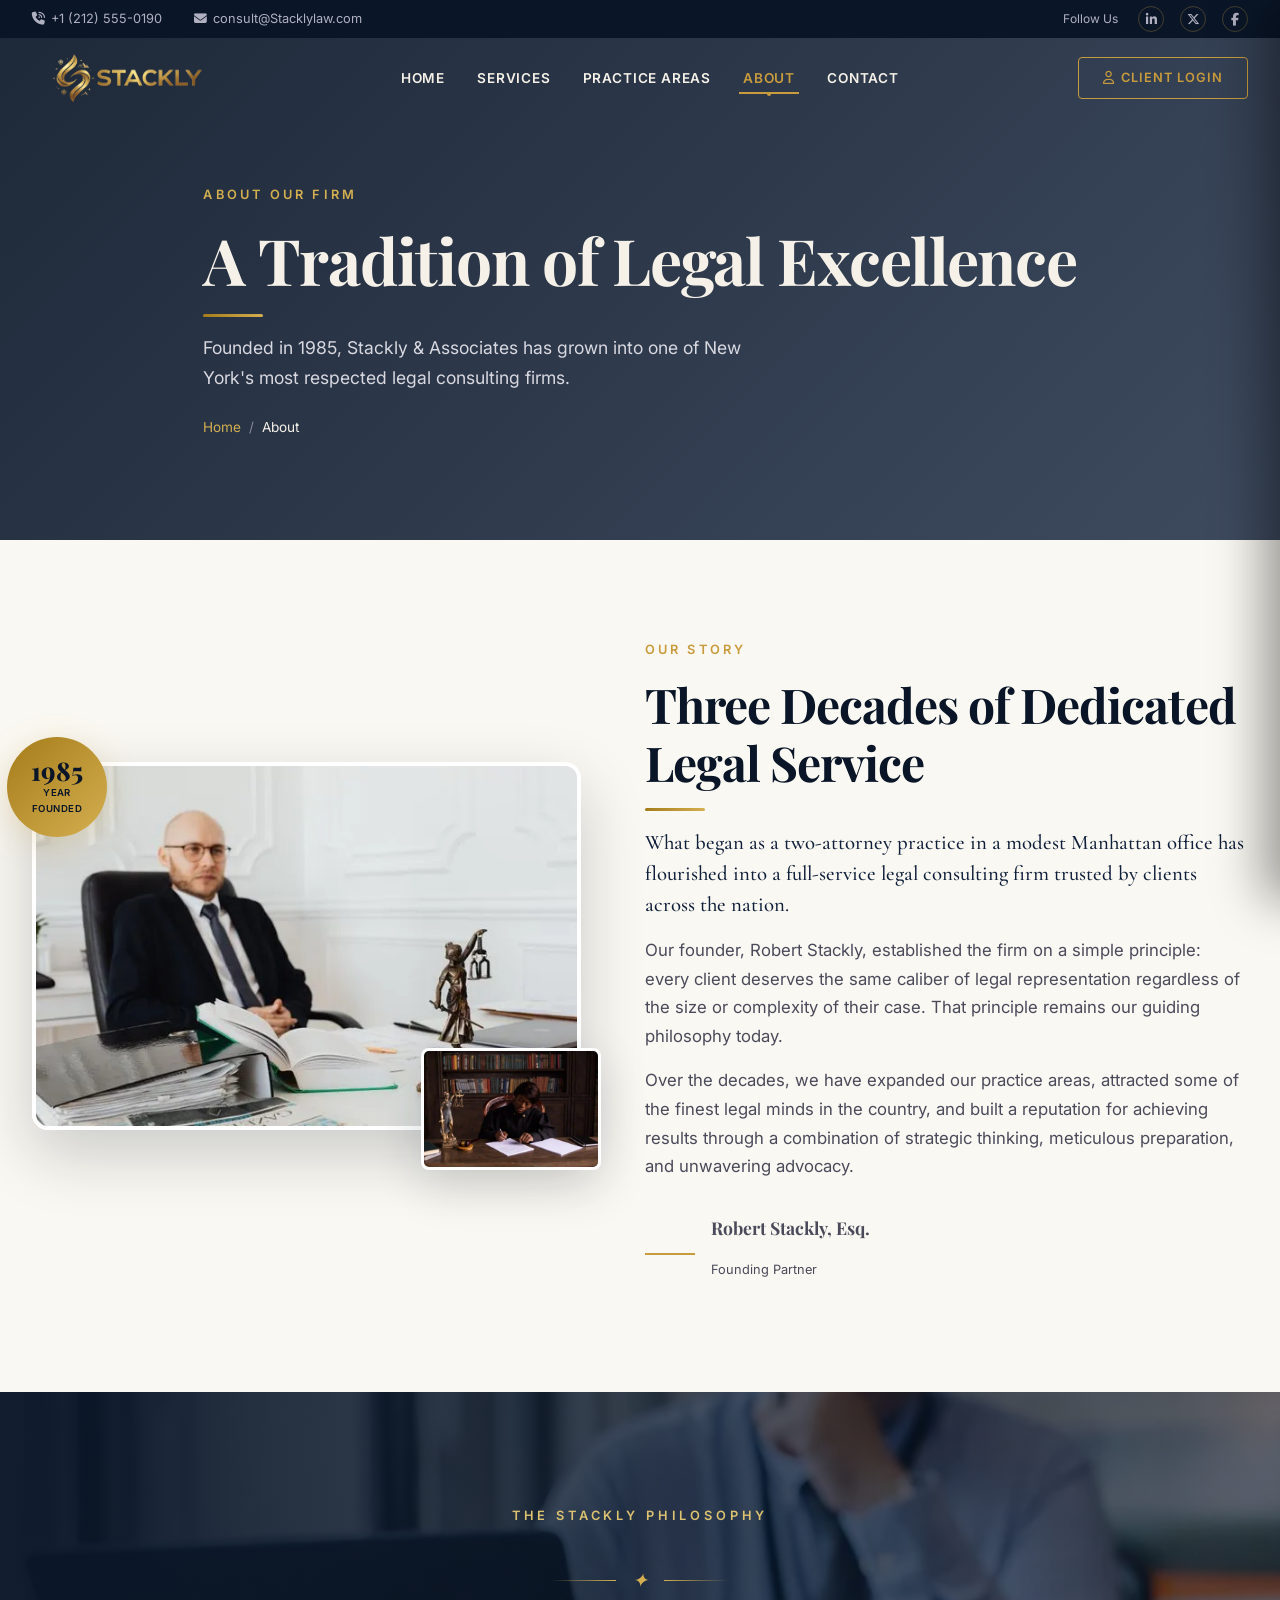
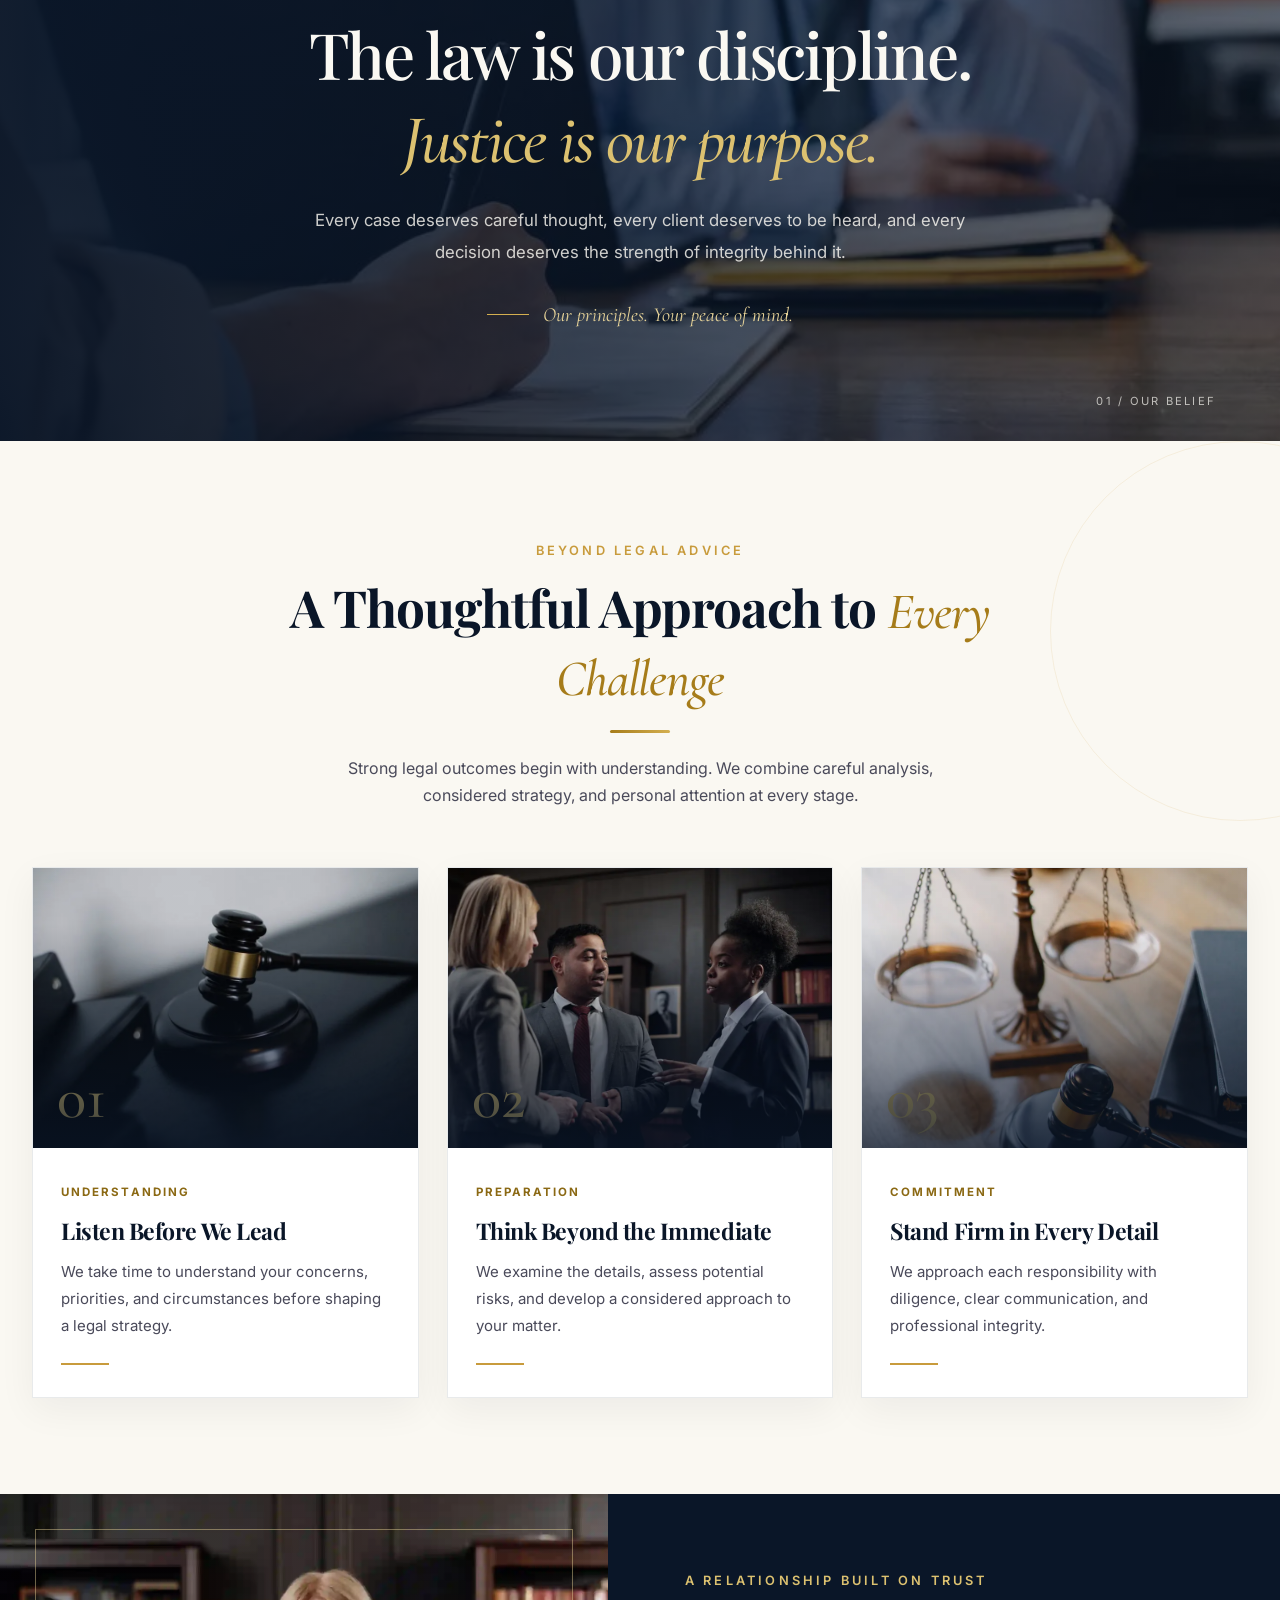
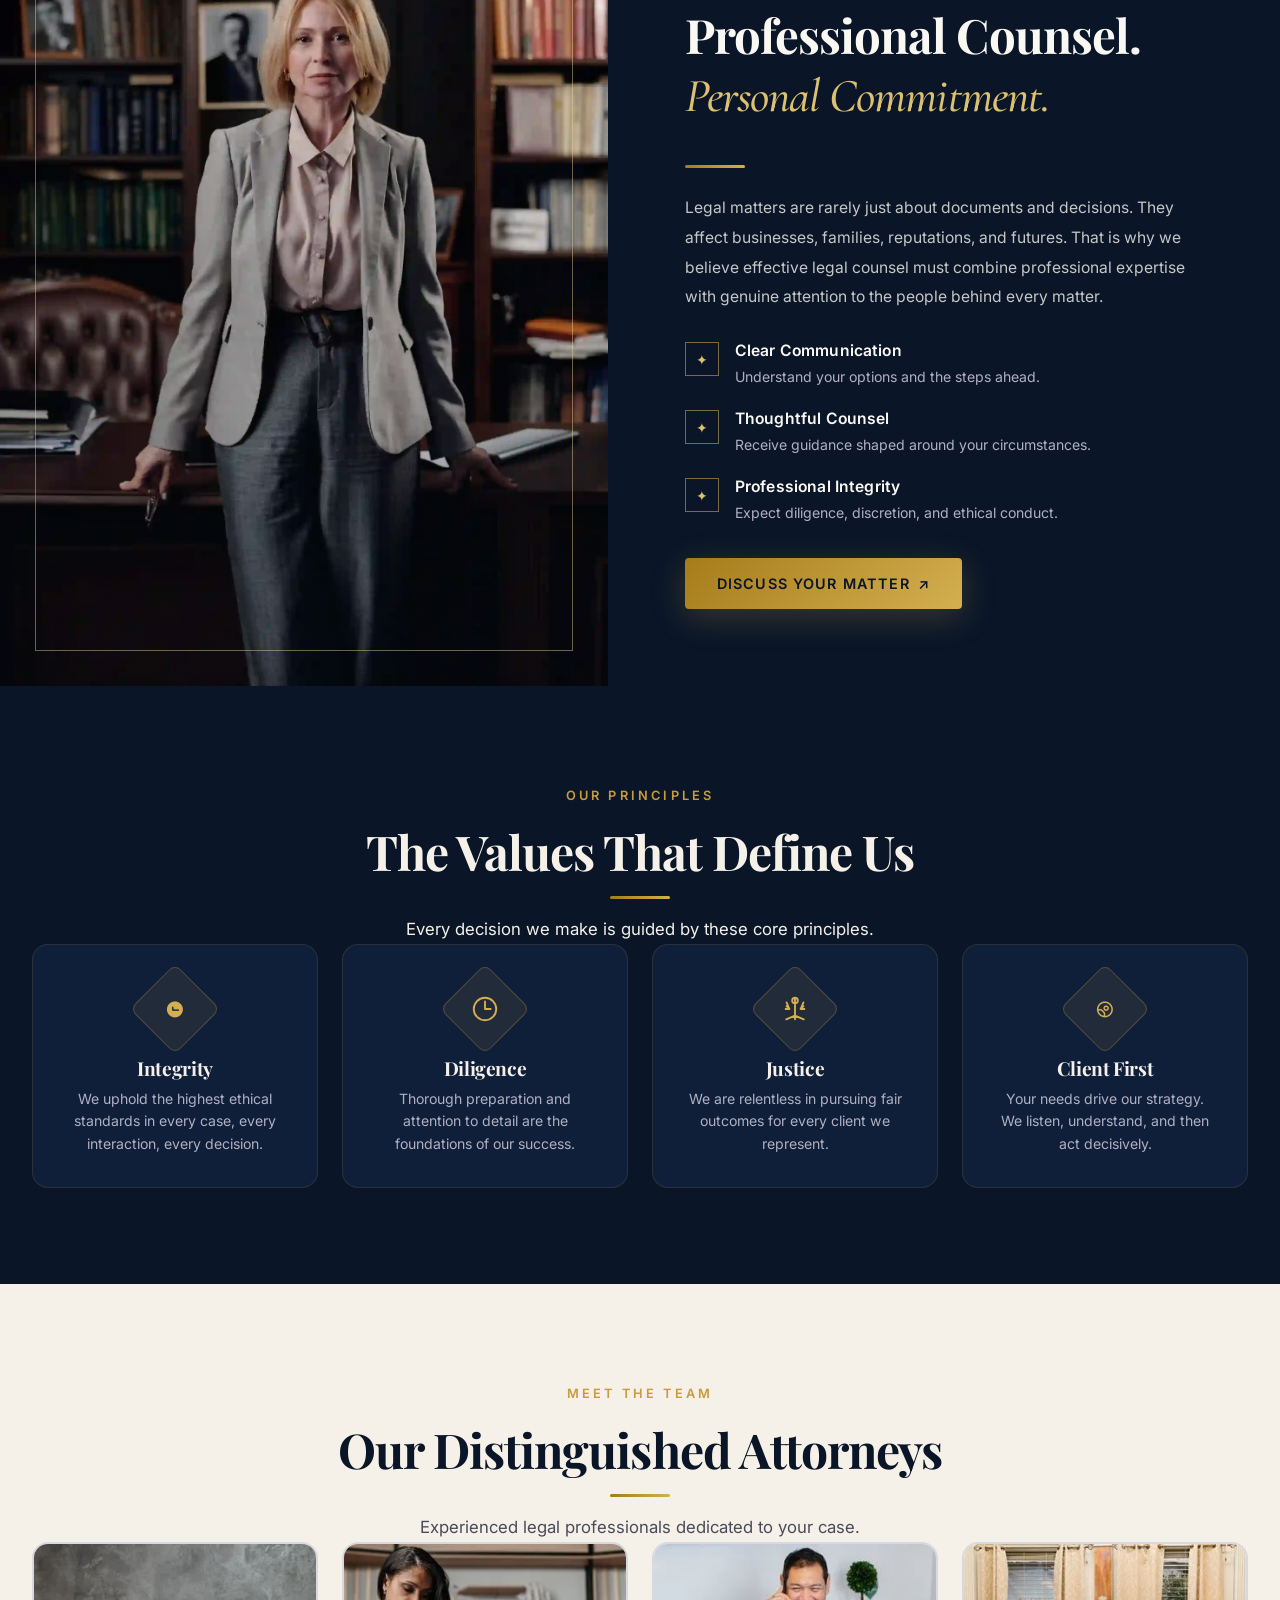
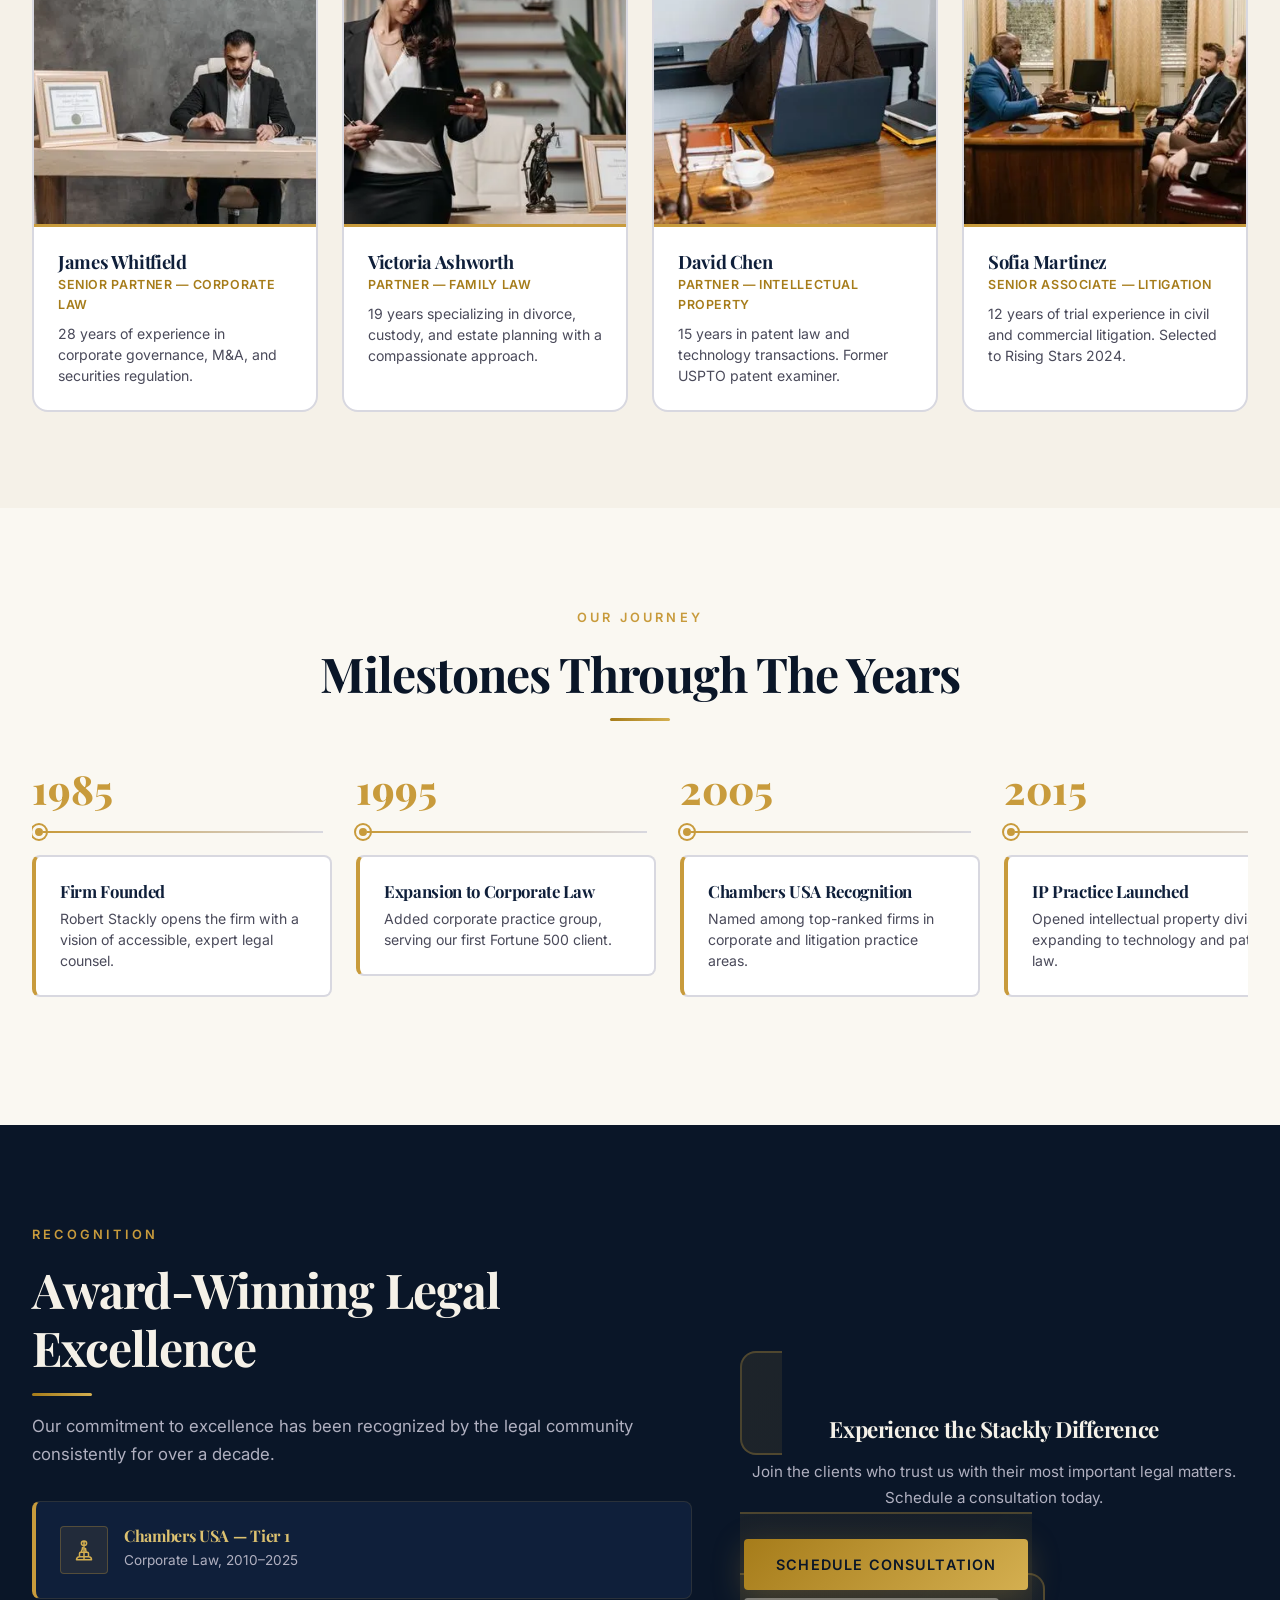
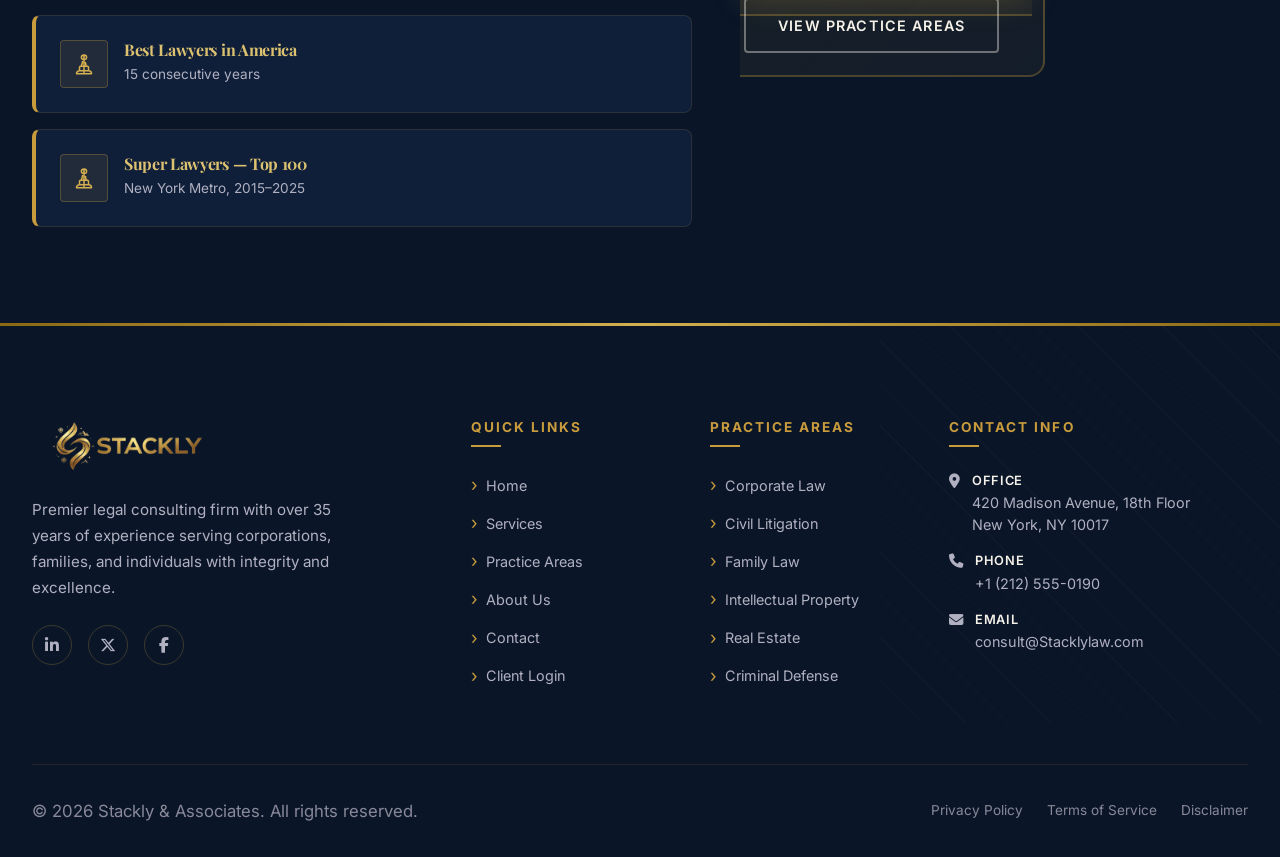
==== commit e7c2adde: "." ====
--- a/about.html
+++ b/about.html
@@ -318,7 +318,7 @@
       <div class="values-grid reveal-stagger">
         <div class="value-card">
           <div class="value-diamond">
-            <svg xmlns="http://www.w3.org/2000/svg" fill="none" viewBox="0 0 24 24" stroke-width="1.5" stroke="currentColor"><path stroke-linecap="round" stroke-linejoin="round" d="M9 12.75L11.25 15 15 9.75M21 12c0 1.268-.63 2.39-1.593 3.068a3.745 3.745 0 01-1.043 3.296 3.745 3.745 0 01-3.296 1.043A3.745 3.745 0 0112 21c-1.268 0-2.39-.63-3.068-1.593a3.746 3.746 0 01-3.296-1.043 3.745 3.745 0 01-1.043-3.296A3.745 3.745 0 013 12c0-1.268.63-2.39 1.593-3.068a3.745 3.745 0 011.043-3.296 3.746 3.746 0 013.296-1.043A3.746 3.746 0 0112 3c1.268 0 2.39.63 3.068 1.593a3.746 3.746 0 013.296 1.043 3.746 3.746 0 011.043 3.296A3.745 3.745 0 0121 12z"/></svg>
+            <i class="fa-solid fa-circle-check" aria-hidden="true"></i>
           </div>
           <h3>Integrity</h3>
           <p>We uphold the highest ethical standards in every case, every interaction, every decision.</p>
@@ -339,7 +339,7 @@
         </div>
         <div class="value-card">
           <div class="value-diamond">
-            <svg xmlns="http://www.w3.org/2000/svg" fill="none" viewBox="0 0 24 24" stroke-width="1.5" stroke="currentColor"><path stroke-linecap="round" stroke-linejoin="round" d="M17.982 18.725A7.488 7.488 0 0012 15.75a7.488 7.488 0 00-5.982 2.975m11.963 0a9 9 0 10-11.963 0m11.963 0A8.966 8.966 0 0112 21a8.966 8.966 0 01-5.982-2.275M15 9.75a3 3 0 11-6 0 3 3 0 016 0z"/></svg>
+            <i class="fa-regular fa-circle-user" aria-hidden="true"></i>
           </div>
           <h3>Client First</h3>
           <p>Your needs drive our strategy. We listen, understand, and then act decisively.</p>
@@ -363,8 +363,8 @@
           <div class="team-card-image" style="background-image: url('images/img4.webp');">
             <div class="team-card-overlay">
               <div class="team-card-social">
-                <a href="#" aria-label="LinkedIn"><svg xmlns="http://www.w3.org/2000/svg" fill="currentColor" viewBox="0 0 24 24"><path d="M20.447 20.452h-3.554v-5.569c0-1.328-.027-3.037-1.852-3.037-1.853 0-2.136 1.445-2.136 2.939v5.667H9.351V9h3.414v1.561h.046c.477-.9 1.637-1.85 3.37-1.85 3.601 0 4.267 2.37 4.267 5.455v6.286zM5.337 7.433a2.062 2.062 0 01-2.063-2.065 2.063 2.063 0 112.063 2.065zm1.782 13.019H3.555V9h3.564v11.452zM22.225 0H1.771C.792 0 0 .774 0 1.729v20.542C0 23.227.792 24 1.771 24h20.451C23.2 24 24 23.227 24 22.271V1.729C24 .774 23.2 0 22.225 0z"/></svg></a>
-                <a href="#" aria-label="Email"><svg xmlns="http://www.w3.org/2000/svg" fill="none" viewBox="0 0 24 24" stroke-width="1.5" stroke="currentColor"><path stroke-linecap="round" stroke-linejoin="round" d="M21.75 6.75v10.5a2.25 2.25 0 01-2.25 2.25h-15a2.25 2.25 0 01-2.25-2.25V6.75m19.5 0A2.25 2.25 0 0019.5 4.5h-15a2.25 2.25 0 00-2.25 2.25m19.5 0v.243a2.25 2.25 0 01-1.07 1.916l-7.5 4.615a2.25 2.25 0 01-2.36 0L3.32 8.91a2.25 2.25 0 01-1.07-1.916V6.75"/></svg></a>
+                <a href="#" aria-label="LinkedIn"><i class="fa-brands fa-linkedin-in" aria-hidden="true"></i></a>
+                <a href="#" aria-label="Email"><i class="fa-solid fa-envelope"></i></a>
               </div>
             </div>
           </div>
@@ -379,8 +379,8 @@
           <div class="team-card-image" style="background-image: url('images/img5.webp');">
             <div class="team-card-overlay">
               <div class="team-card-social">
-                <a href="#" aria-label="LinkedIn"><svg xmlns="http://www.w3.org/2000/svg" fill="currentColor" viewBox="0 0 24 24"><path d="M20.447 20.452h-3.554v-5.569c0-1.328-.027-3.037-1.852-3.037-1.853 0-2.136 1.445-2.136 2.939v5.667H9.351V9h3.414v1.561h.046c.477-.9 1.637-1.85 3.37-1.85 3.601 0 4.267 2.37 4.267 5.455v6.286zM5.337 7.433a2.062 2.062 0 01-2.063-2.065 2.063 2.063 0 112.063 2.065zm1.782 13.019H3.555V9h3.564v11.452zM22.225 0H1.771C.792 0 0 .774 0 1.729v20.542C0 23.227.792 24 1.771 24h20.451C23.2 24 24 23.227 24 22.271V1.729C24 .774 23.2 0 22.225 0z"/></svg></a>
-                <a href="#" aria-label="Email"><svg xmlns="http://www.w3.org/2000/svg" fill="none" viewBox="0 0 24 24" stroke-width="1.5" stroke="currentColor"><path stroke-linecap="round" stroke-linejoin="round" d="M21.75 6.75v10.5a2.25 2.25 0 01-2.25 2.25h-15a2.25 2.25 0 01-2.25-2.25V6.75m19.5 0A2.25 2.25 0 0019.5 4.5h-15a2.25 2.25 0 00-2.25 2.25m19.5 0v.243a2.25 2.25 0 01-1.07 1.916l-7.5 4.615a2.25 2.25 0 01-2.36 0L3.32 8.91a2.25 2.25 0 01-1.07-1.916V6.75"/></svg></a>
+                <a href="#" aria-label="LinkedIn"><i class="fa-brands fa-linkedin-in" aria-hidden="true"></i></a>
+                <a href="#" aria-label="Email"><i class="fa-solid fa-envelope"></i></a>
               </div>
             </div>
           </div>
@@ -395,8 +395,8 @@
           <div class="team-card-image" style="background-image: url('images/img6.webp');">
             <div class="team-card-overlay">
               <div class="team-card-social">
-                <a href="#" aria-label="LinkedIn"><svg xmlns="http://www.w3.org/2000/svg" fill="currentColor" viewBox="0 0 24 24"><path d="M20.447 20.452h-3.554v-5.569c0-1.328-.027-3.037-1.852-3.037-1.853 0-2.136 1.445-2.136 2.939v5.667H9.351V9h3.414v1.561h.046c.477-.9 1.637-1.85 3.37-1.85 3.601 0 4.267 2.37 4.267 5.455v6.286zM5.337 7.433a2.062 2.062 0 01-2.063-2.065 2.063 2.063 0 112.063 2.065zm1.782 13.019H3.555V9h3.564v11.452zM22.225 0H1.771C.792 0 0 .774 0 1.729v20.542C0 23.227.792 24 1.771 24h20.451C23.2 24 24 23.227 24 22.271V1.729C24 .774 23.2 0 22.225 0z"/></svg></a>
-                <a href="#" aria-label="Email"><svg xmlns="http://www.w3.org/2000/svg" fill="none" viewBox="0 0 24 24" stroke-width="1.5" stroke="currentColor"><path stroke-linecap="round" stroke-linejoin="round" d="M21.75 6.75v10.5a2.25 2.25 0 01-2.25 2.25h-15a2.25 2.25 0 01-2.25-2.25V6.75m19.5 0A2.25 2.25 0 0019.5 4.5h-15a2.25 2.25 0 00-2.25 2.25m19.5 0v.243a2.25 2.25 0 01-1.07 1.916l-7.5 4.615a2.25 2.25 0 01-2.36 0L3.32 8.91a2.25 2.25 0 01-1.07-1.916V6.75"/></svg></a>
+                <a href="#" aria-label="LinkedIn"><i class="fa-brands fa-linkedin-in" aria-hidden="true"></i></a>
+                <a href="#" aria-label="Email"><i class="fa-solid fa-envelope"></i></a>
               </div>
             </div>
           </div>
@@ -411,8 +411,8 @@
           <div class="team-card-image" style="background-image: url('images/img7.webp');">
             <div class="team-card-overlay">
               <div class="team-card-social">
-                <a href="#" aria-label="LinkedIn"><svg xmlns="http://www.w3.org/2000/svg" fill="currentColor" viewBox="0 0 24 24"><path d="M20.447 20.452h-3.554v-5.569c0-1.328-.027-3.037-1.852-3.037-1.853 0-2.136 1.445-2.136 2.939v5.667H9.351V9h3.414v1.561h.046c.477-.9 1.637-1.85 3.37-1.85 3.601 0 4.267 2.37 4.267 5.455v6.286zM5.337 7.433a2.062 2.062 0 01-2.063-2.065 2.063 2.063 0 112.063 2.065zm1.782 13.019H3.555V9h3.564v11.452zM22.225 0H1.771C.792 0 0 .774 0 1.729v20.542C0 23.227.792 24 1.771 24h20.451C23.2 24 24 23.227 24 22.271V1.729C24 .774 23.2 0 22.225 0z"/></svg></a>
-                <a href="#" aria-label="Email"><svg xmlns="http://www.w3.org/2000/svg" fill="none" viewBox="0 0 24 24" stroke-width="1.5" stroke="currentColor"><path stroke-linecap="round" stroke-linejoin="round" d="M21.75 6.75v10.5a2.25 2.25 0 01-2.25 2.25h-15a2.25 2.25 0 01-2.25-2.25V6.75m19.5 0A2.25 2.25 0 0019.5 4.5h-15a2.25 2.25 0 00-2.25 2.25m19.5 0v.243a2.25 2.25 0 01-1.07 1.916l-7.5 4.615a2.25 2.25 0 01-2.36 0L3.32 8.91a2.25 2.25 0 01-1.07-1.916V6.75"/></svg></a>
+                <a href="#" aria-label="LinkedIn"><i class="fa-brands fa-linkedin-in" aria-hidden="true"></i></a>
+                <a href="#" aria-label="Email"><i class="fa-solid fa-envelope"></i></a>
               </div>
             </div>
           </div>
@@ -601,7 +601,7 @@
     </div>
   </footer>
 
-  <button class="back-to-top" aria-label="Back to top"><svg xmlns="http://www.w3.org/2000/svg" fill="none" viewBox="0 0 24 24" stroke-width="2" stroke="currentColor"><path stroke-linecap="round" stroke-linejoin="round" d="M4.5 15.75l7.5-7.5 7.5 7.5"/></svg></button>
+  <button class="back-to-top" aria-label="Back to top"><i class="fa-solid fa-chevron-up" aria-hidden="true"></i></button>
 
   <script src="js/common.js"></script>
   <script src="js/about.js"></script>
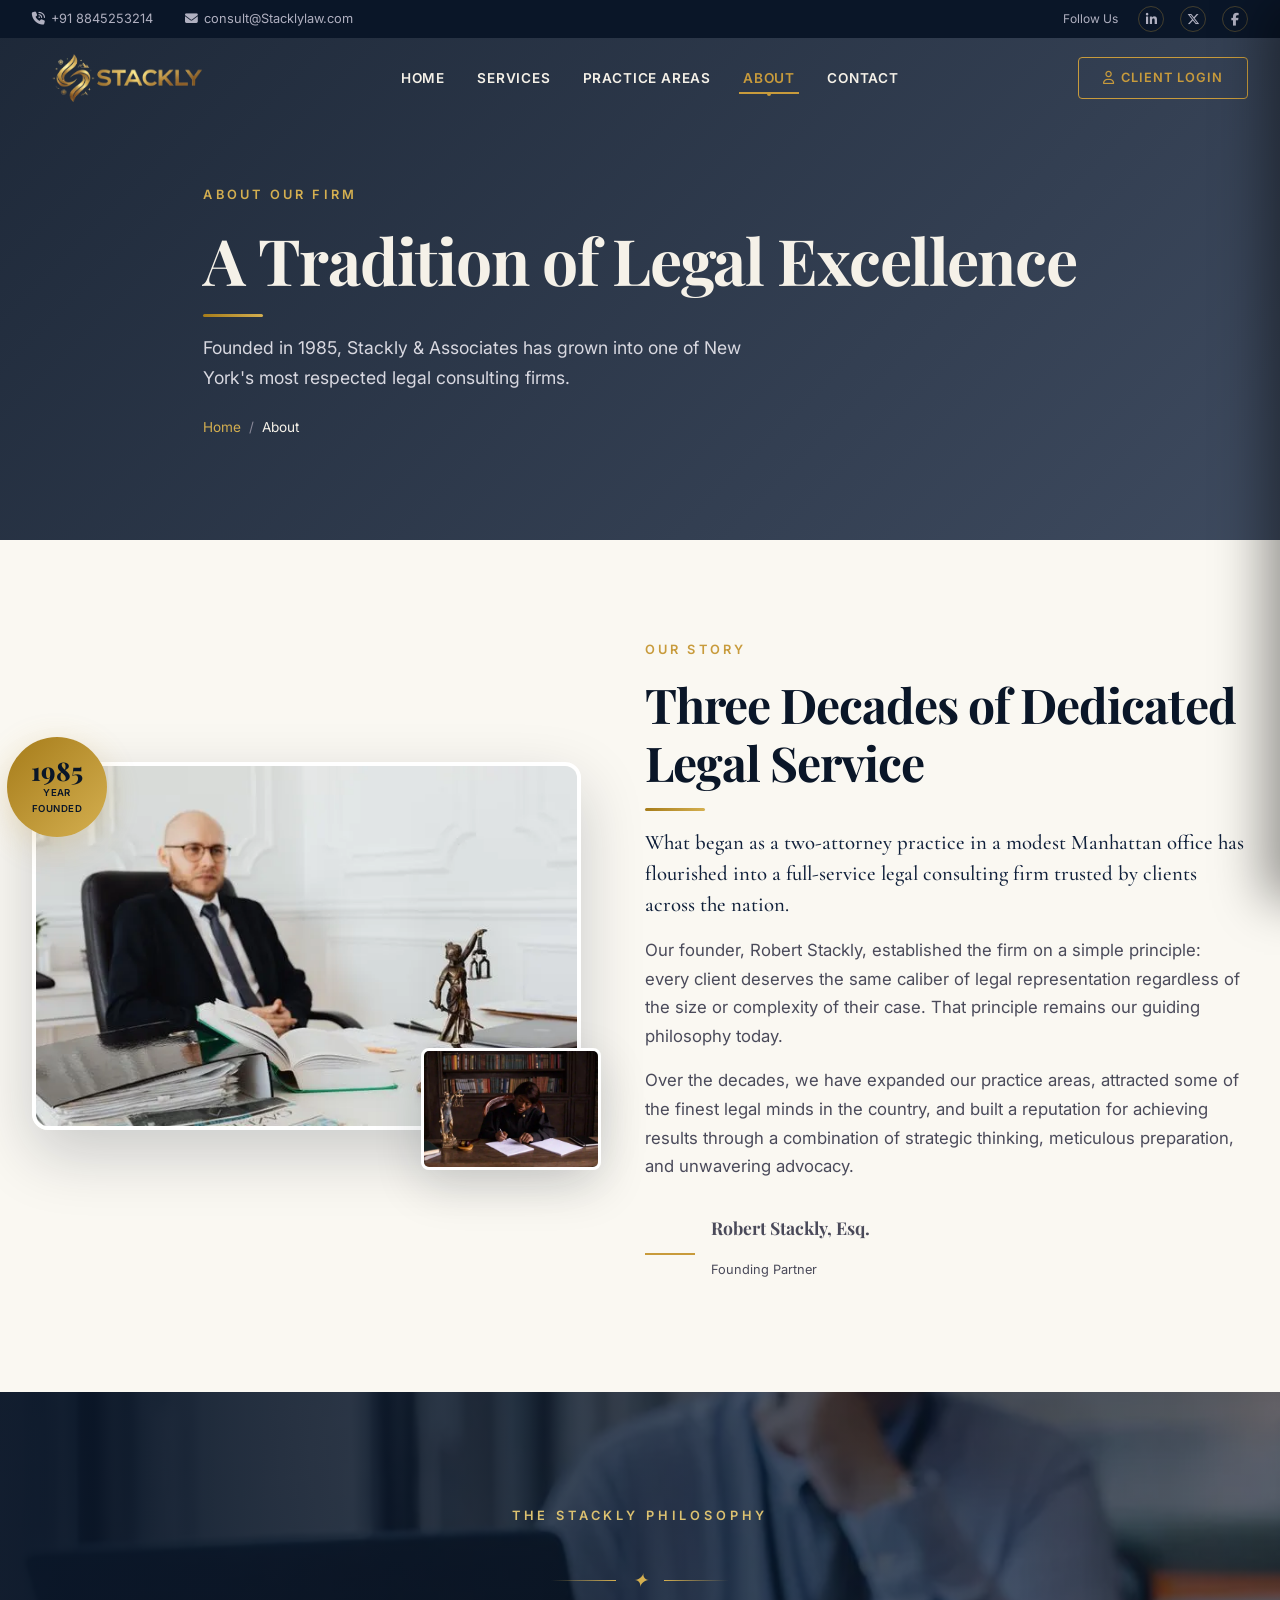
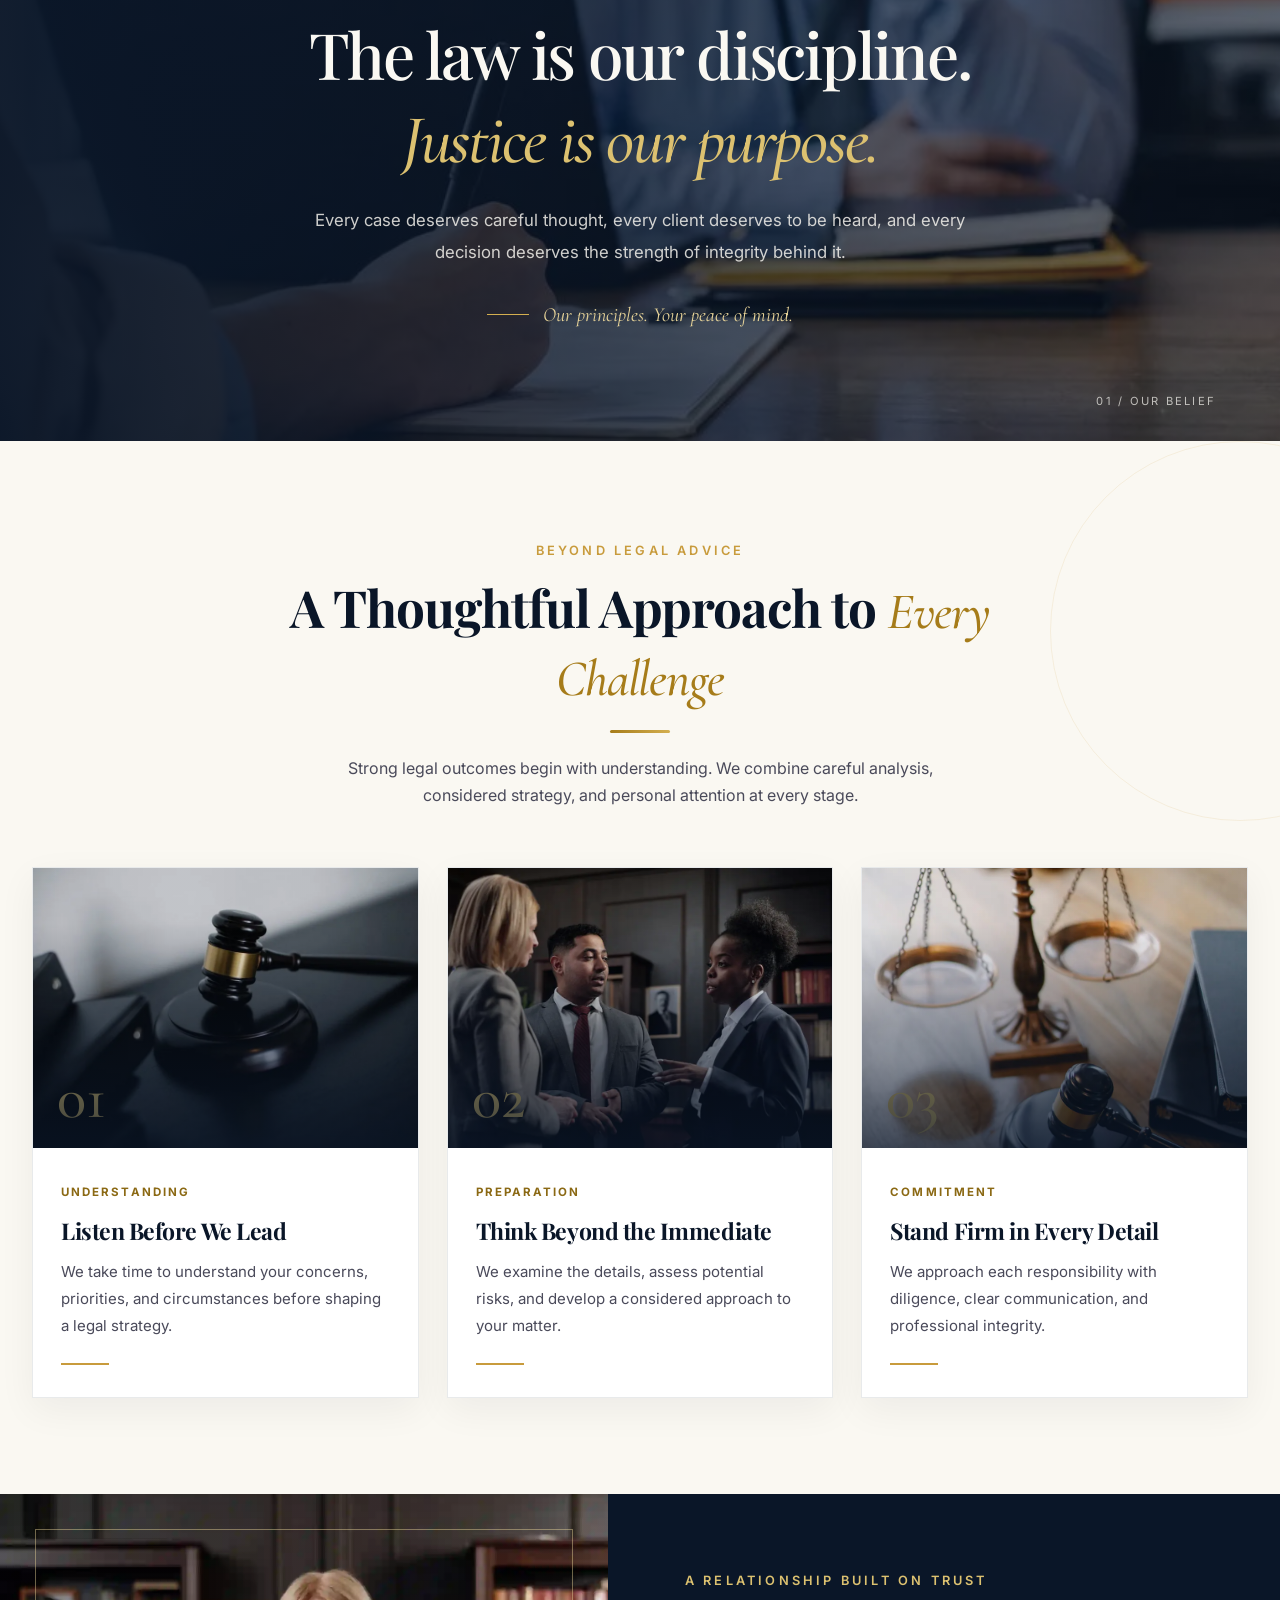
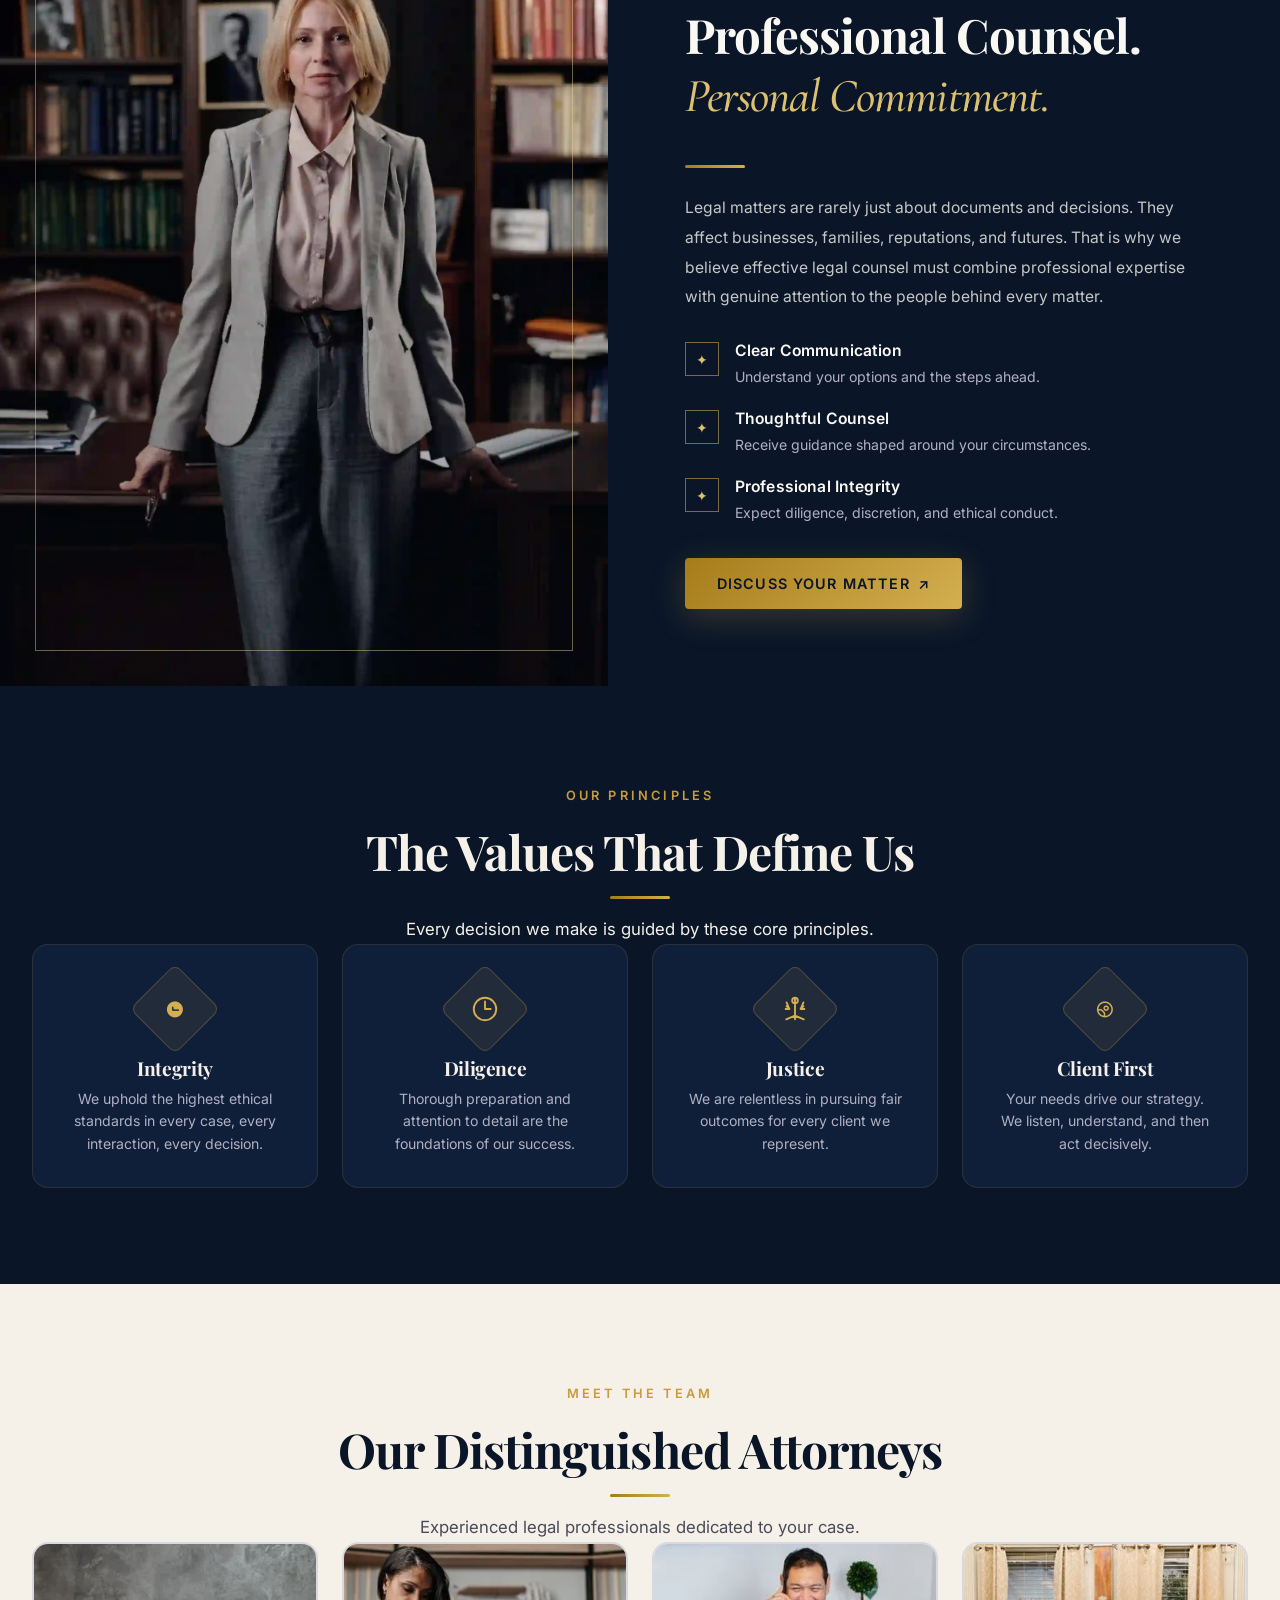
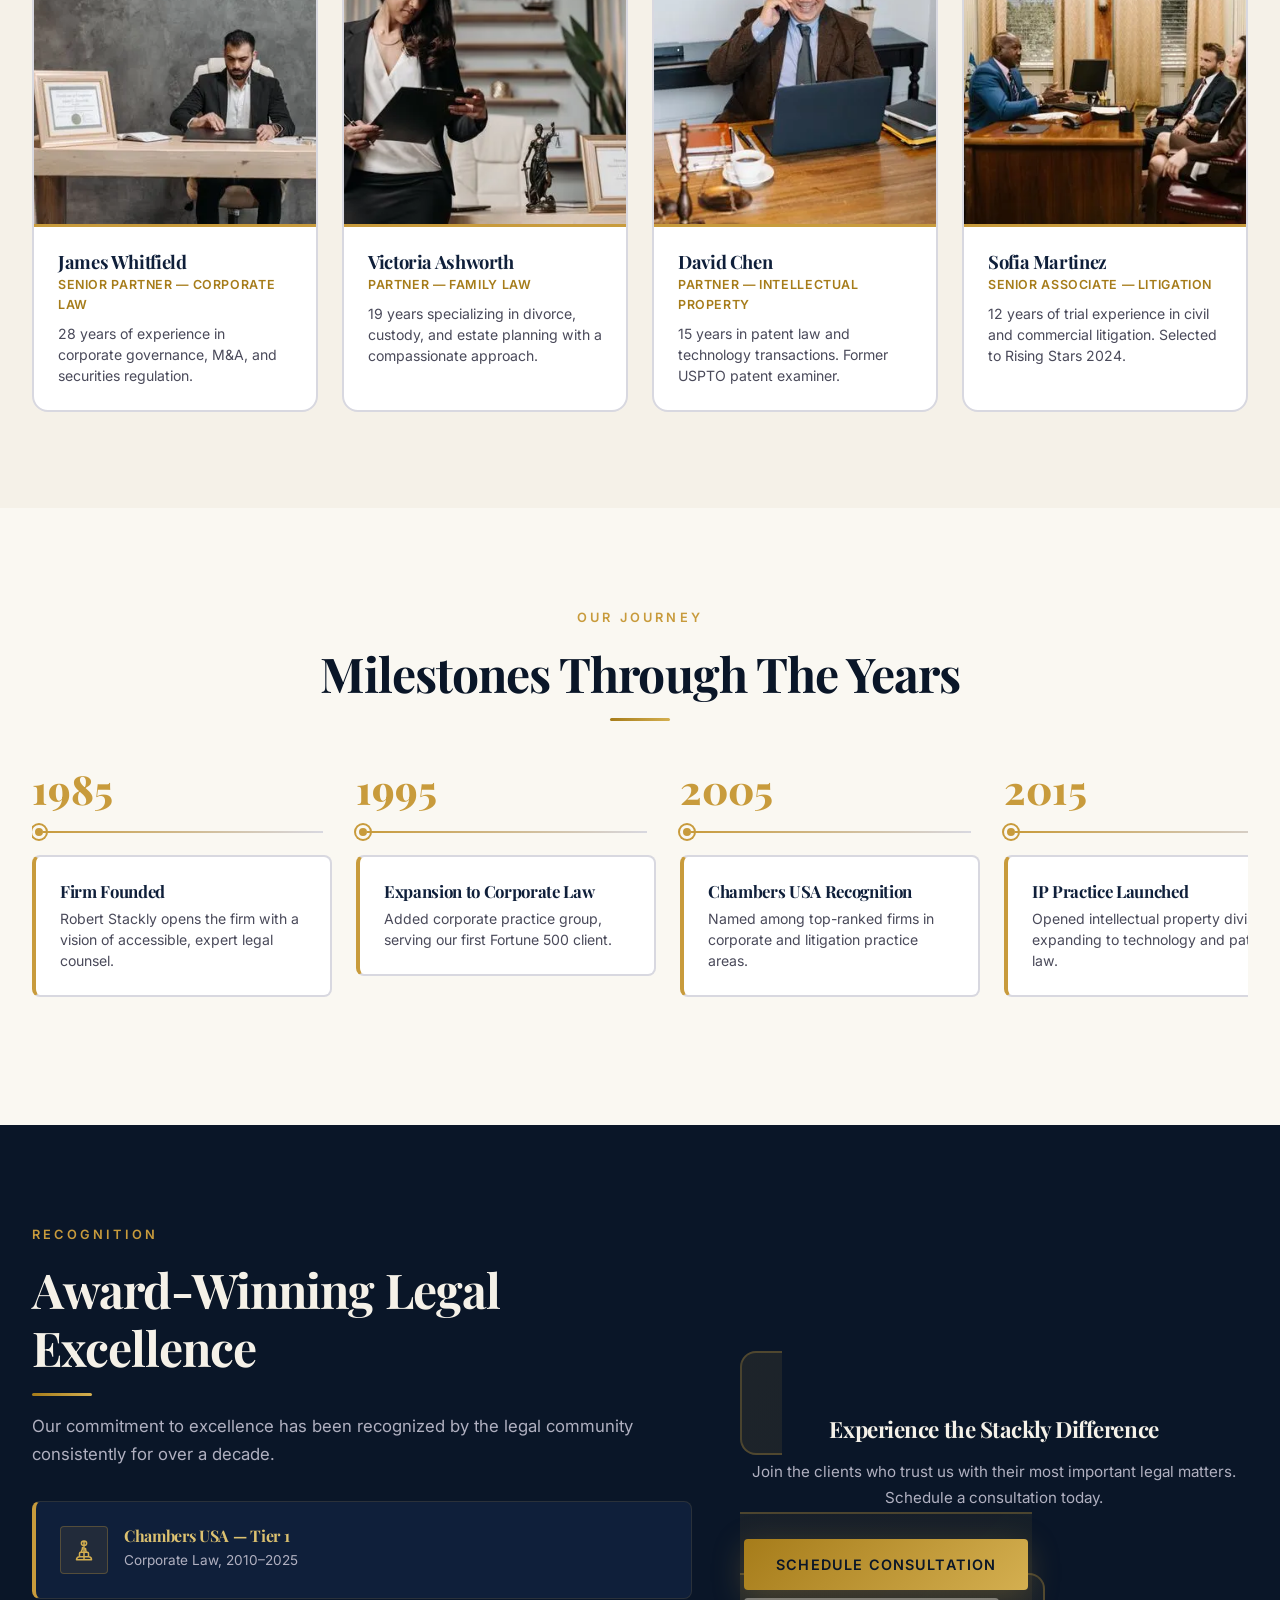
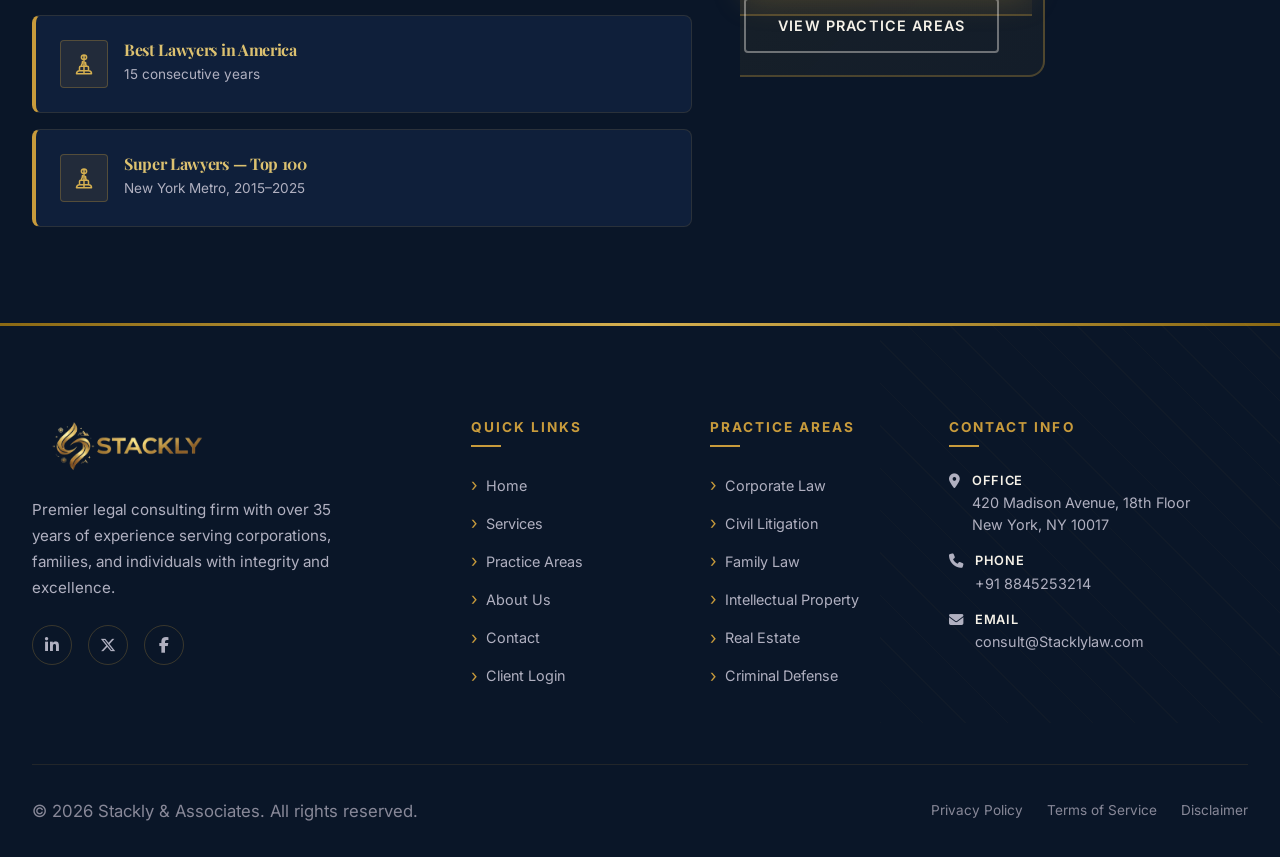
==== commit 0d12e155: "." ====
--- a/about.html
+++ b/about.html
@@ -29,7 +29,7 @@
         <div class="nav-top-info">
           <span>
             <i class="fa-solid fa-phone-volume"></i>
-            +1 (212) 555-0190
+            +91 8845253214
           </span>
           <span>
             <i class="fa-solid fa-envelope"></i>
@@ -86,7 +86,7 @@
     </nav>
     <div class="mobile-menu-footer">
       <a href="login.html" class="mobile-menu-login-btn"><i class="fa-regular fa-user"></i> Client Login</a>
-      <div class="mobile-menu-contact"><p>+1 (212) 555-0190</p><p><a href="mailto:consult@Stacklylaw.com">consult@Stacklylaw.com</a></p><p>420 Madison Avenue, New York, NY</p></div>
+      <div class="mobile-menu-contact"><p>+91 8845253214</p><p><a href="mailto:consult@Stacklylaw.com">consult@Stacklylaw.com</a></p><p>420 Madison Avenue, New York, NY</p></div>
     </div>
   </aside>
 
@@ -583,7 +583,7 @@
              <span>
 
                <strong>Phone</strong>
-               +1 (212) 555-0190
+               +91 8845253214
              </span>
            </div>
            
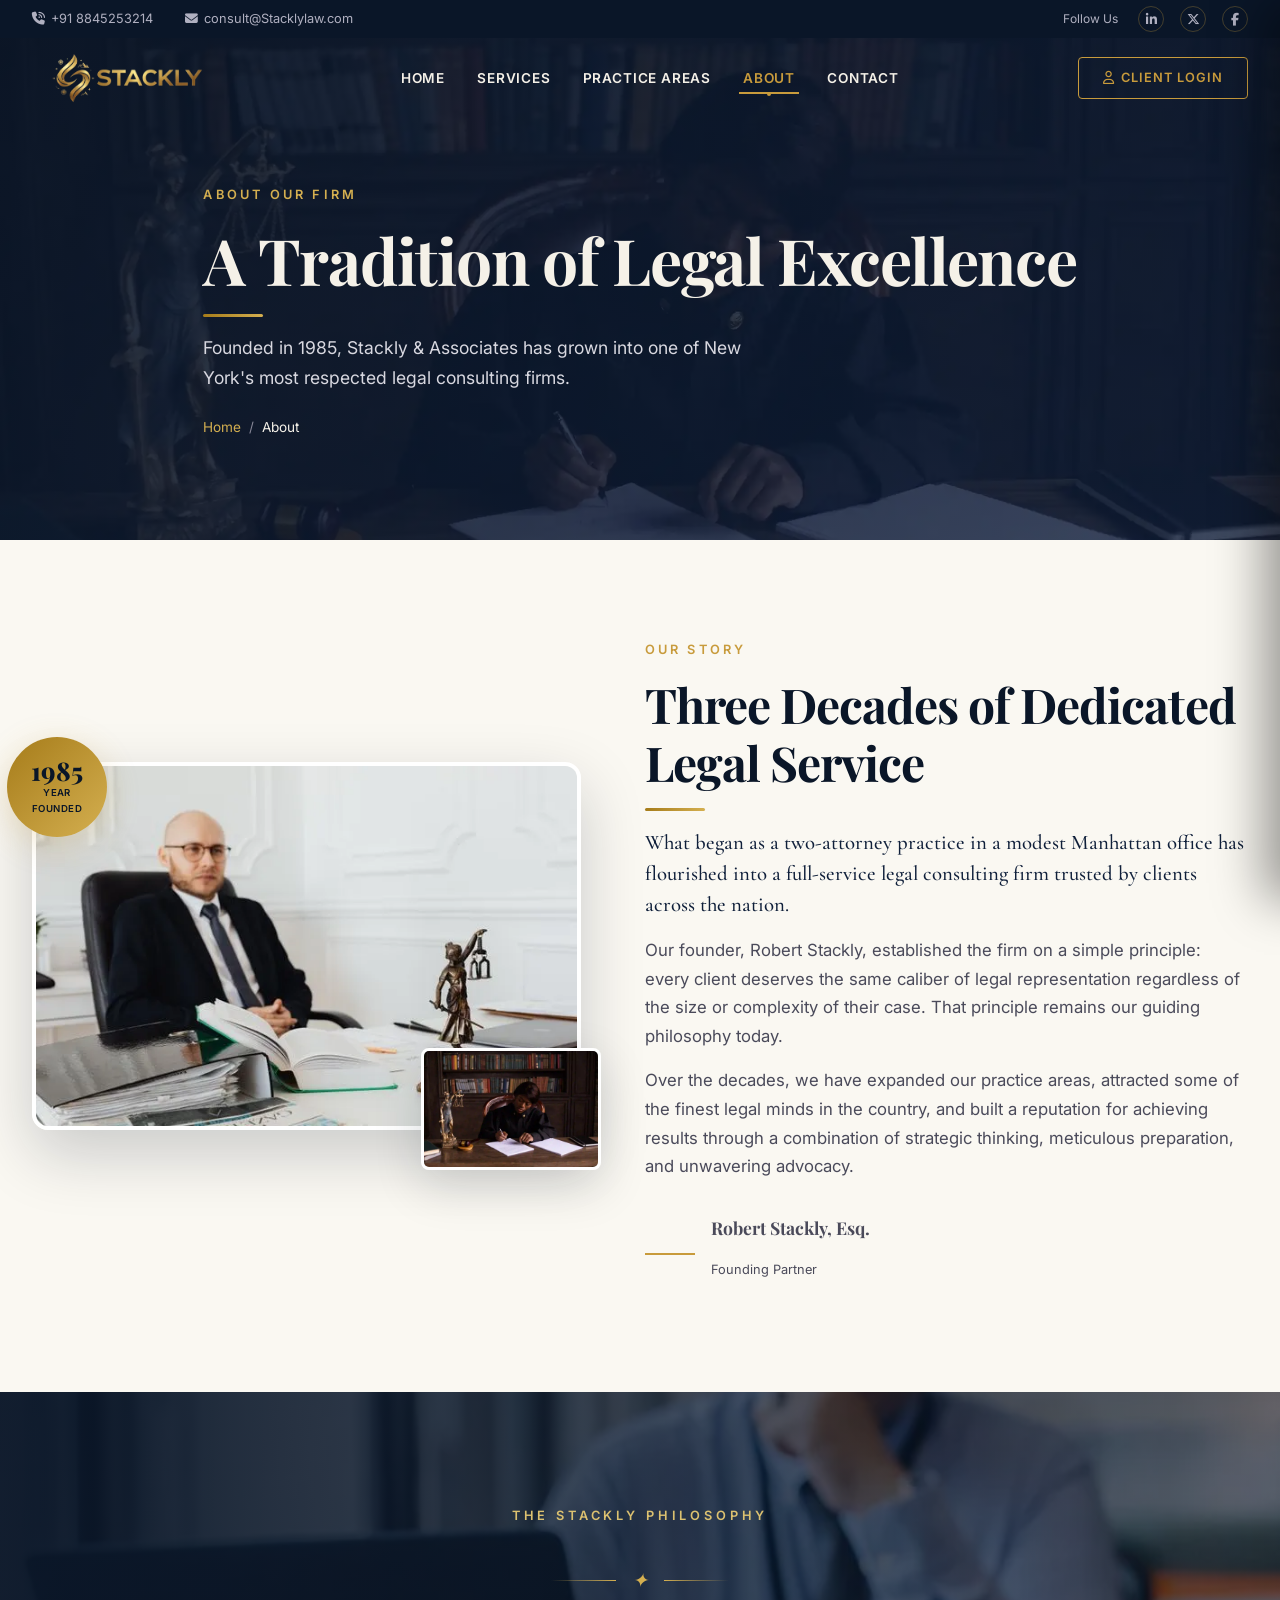
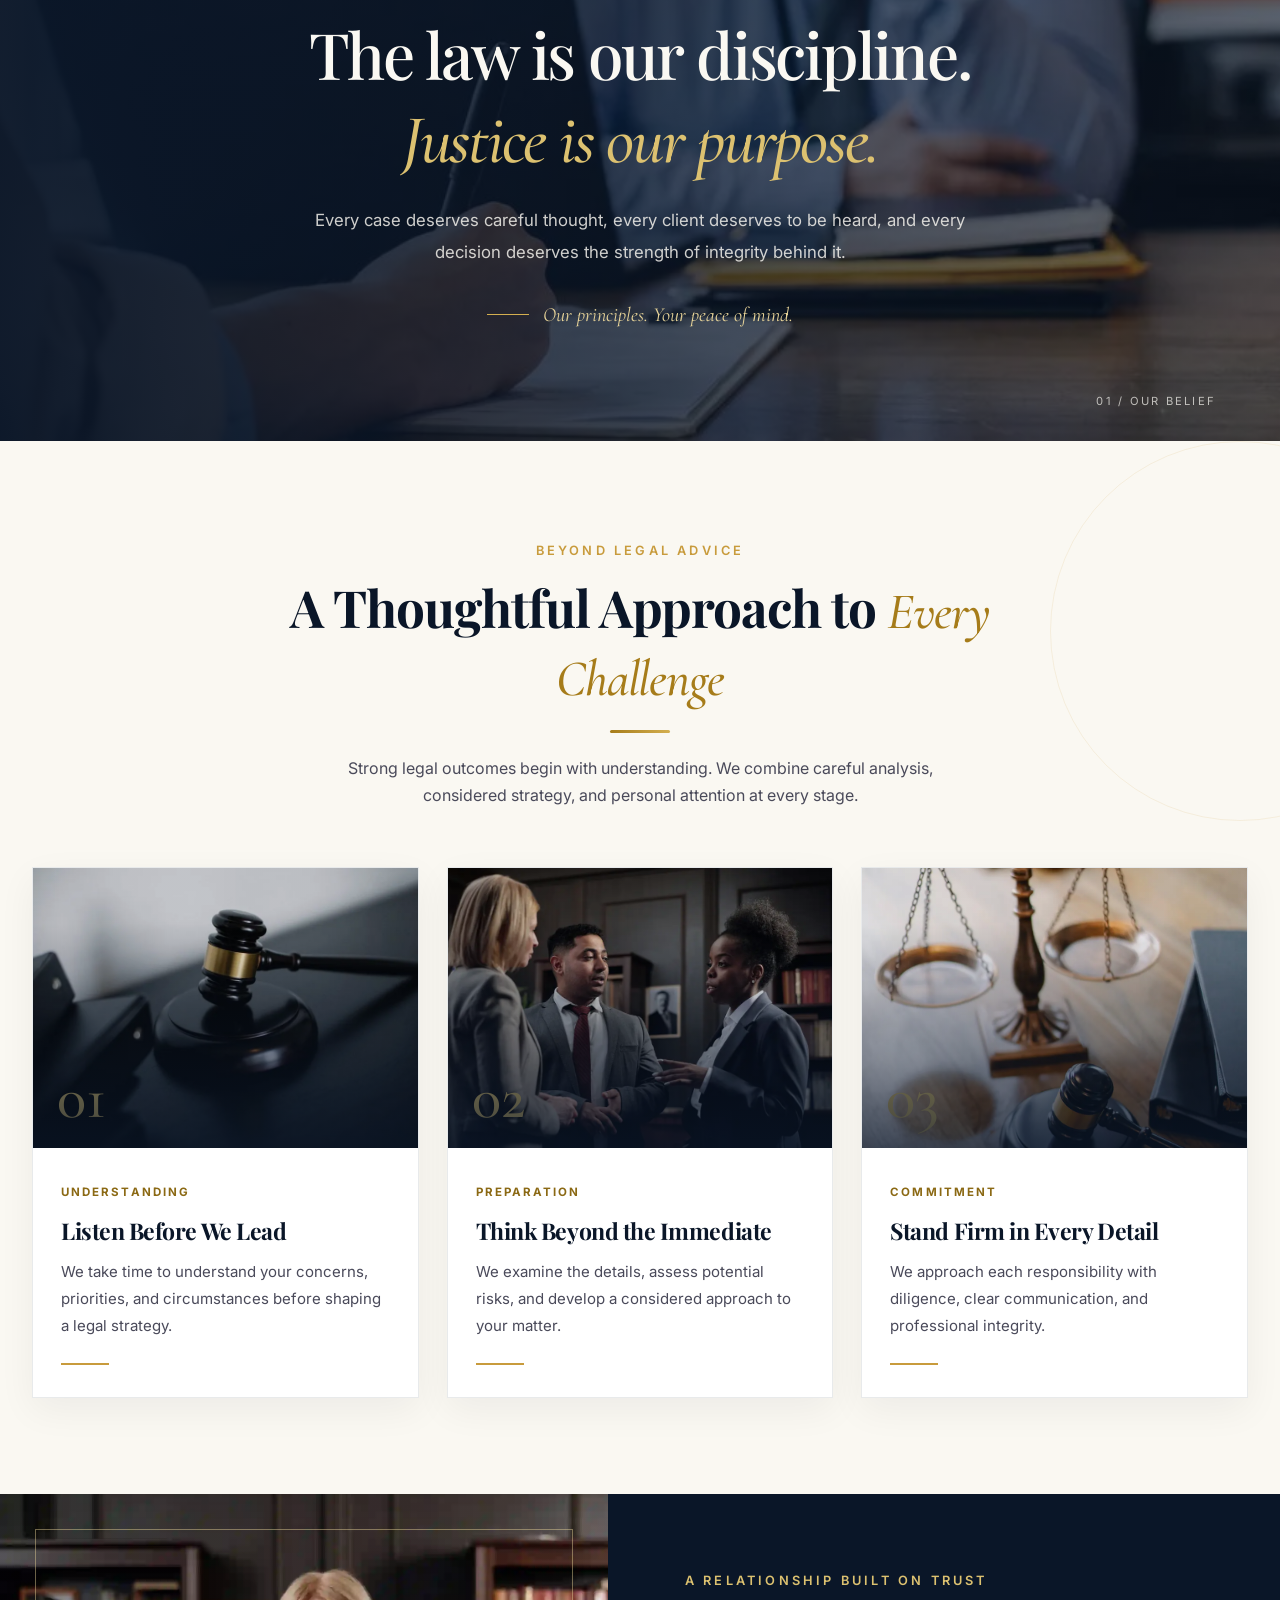
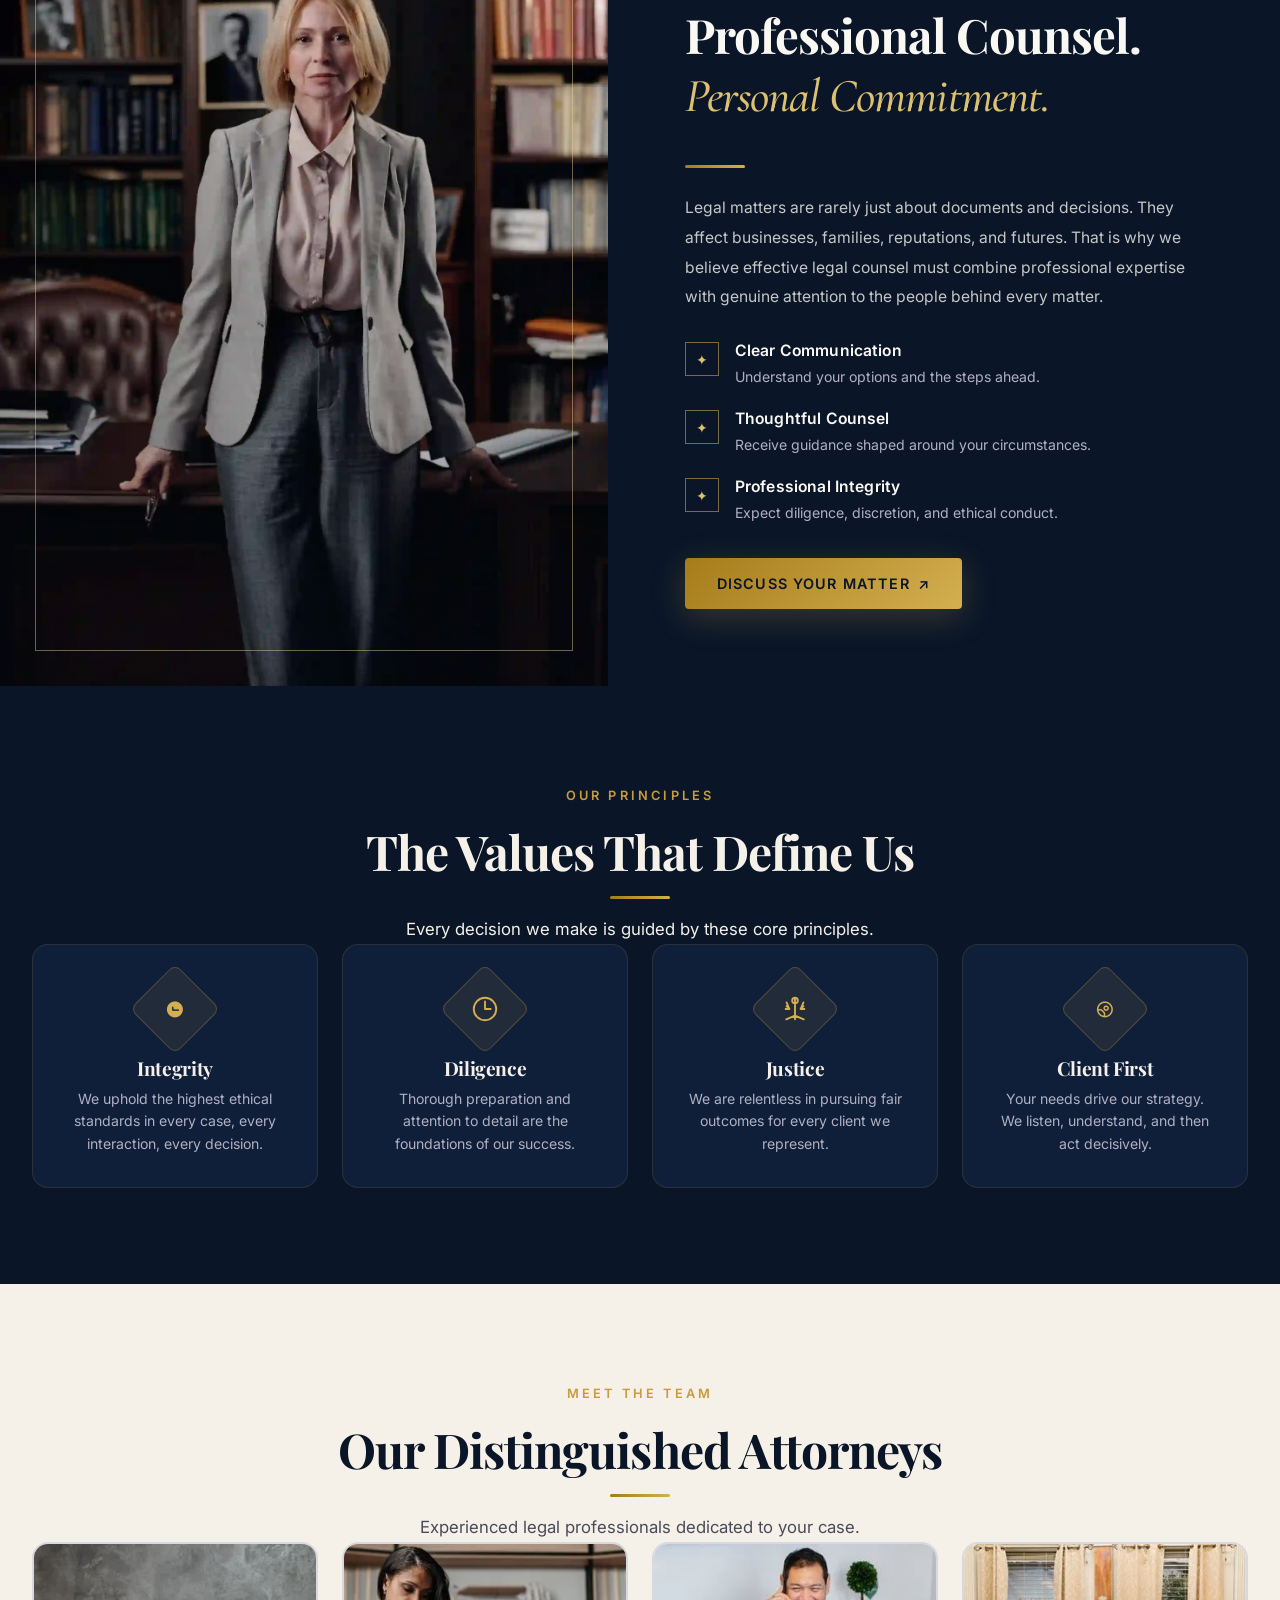
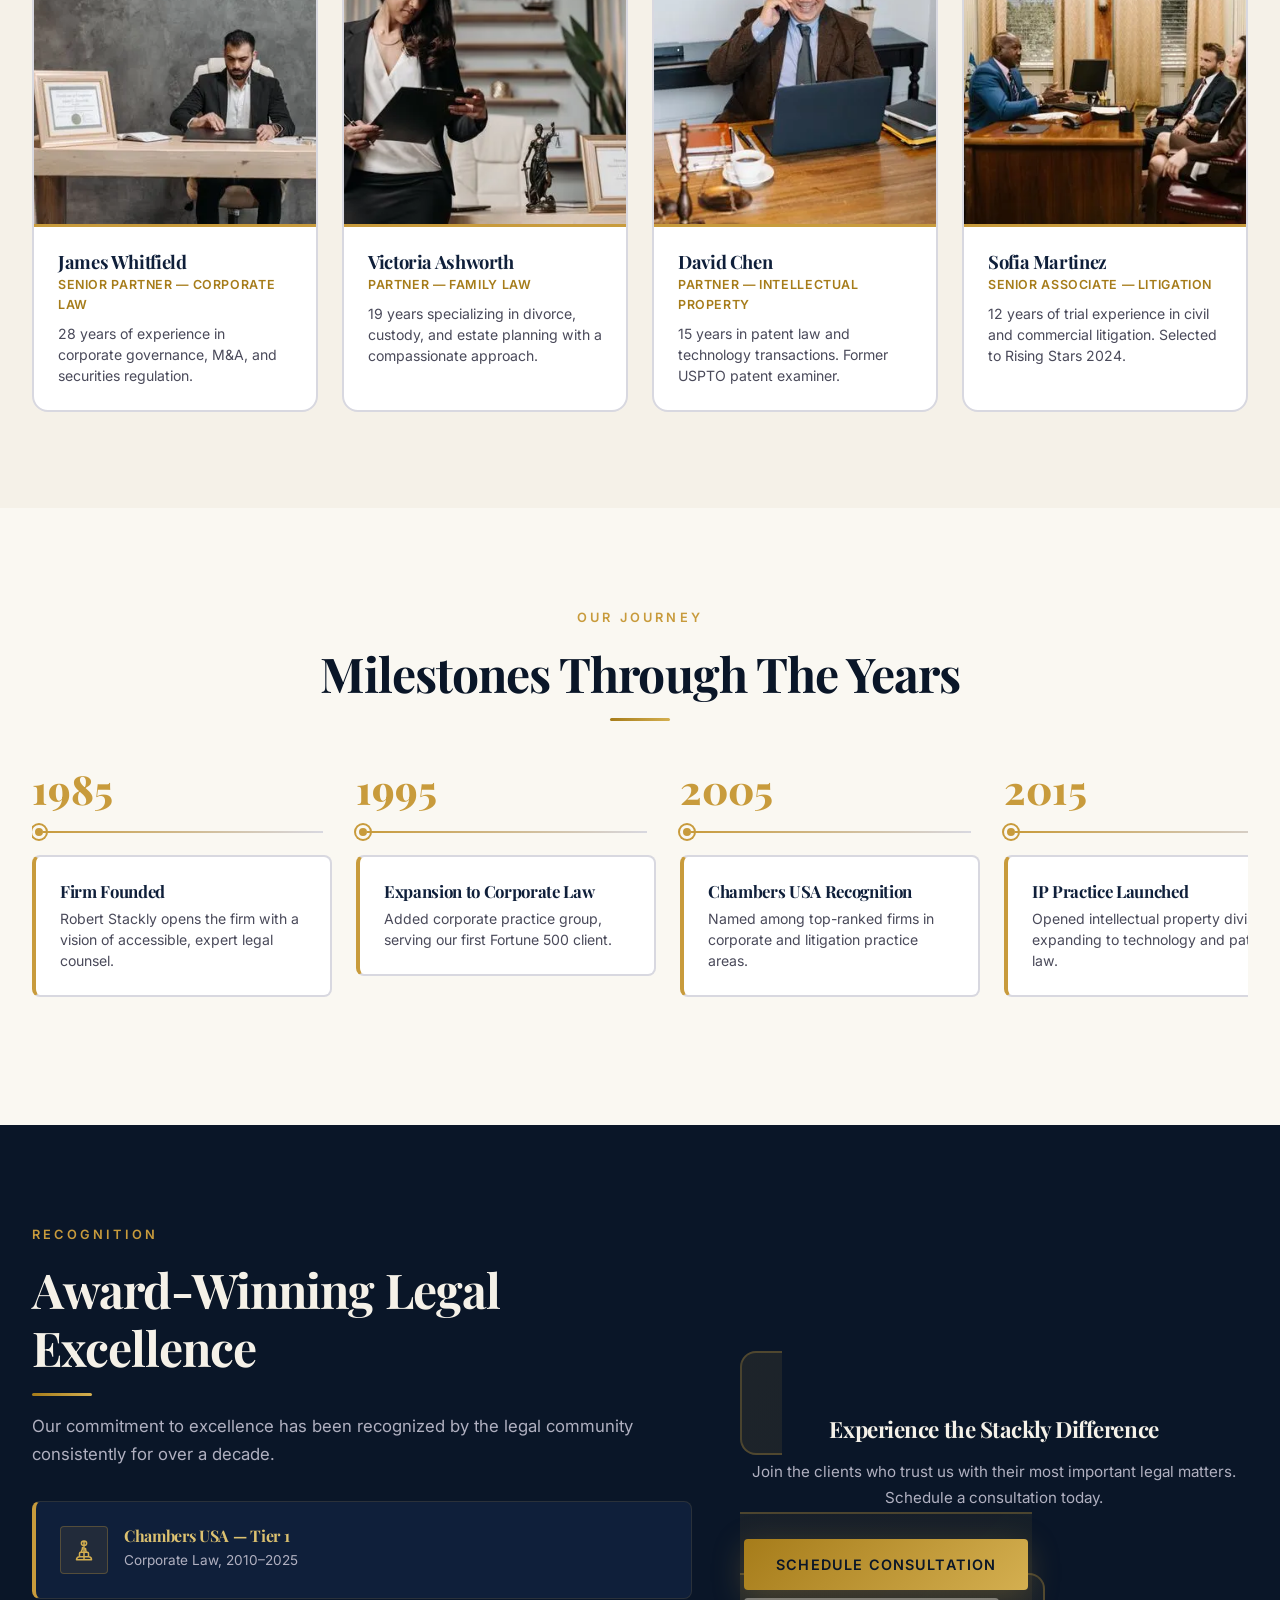
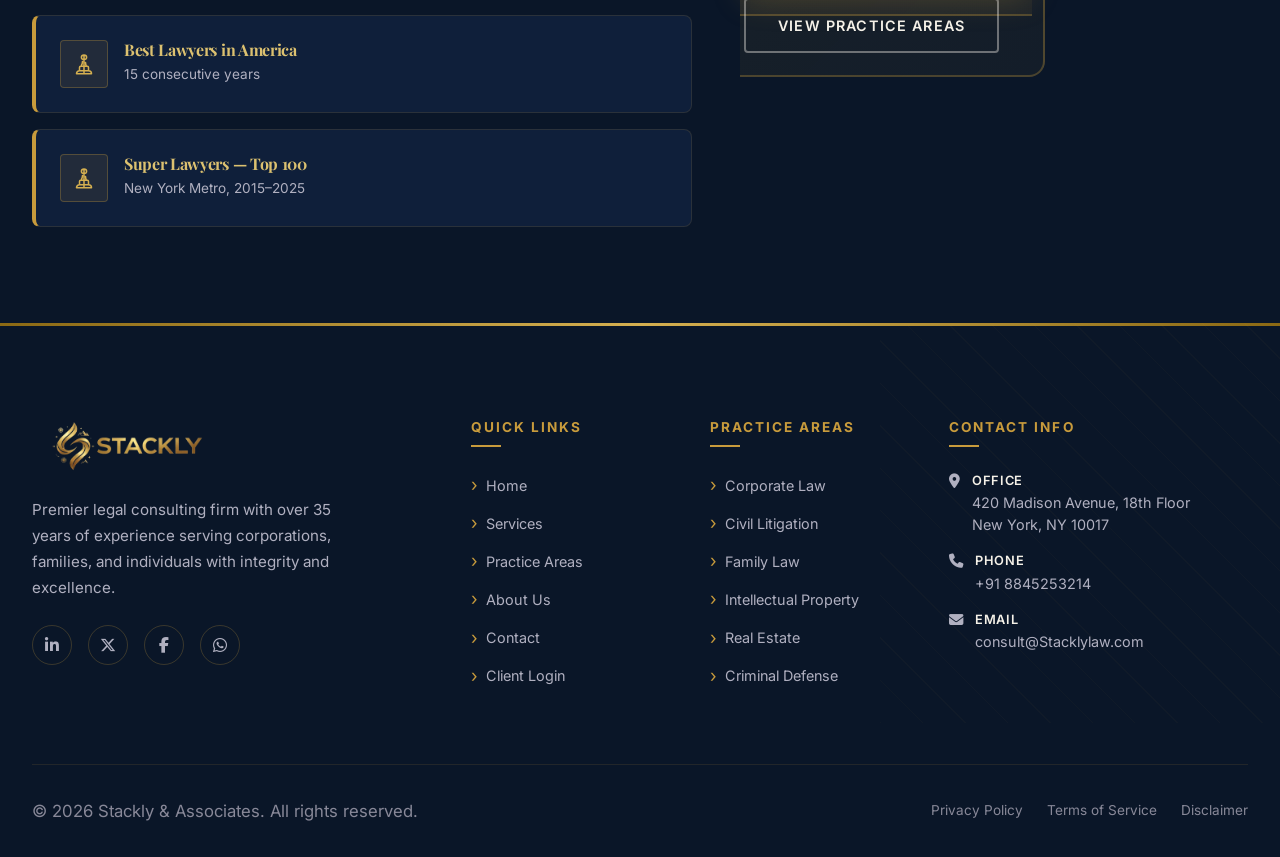
==== commit 8759c5df: "bug-fixes1" ====
--- a/about.html
+++ b/about.html
@@ -84,16 +84,37 @@
       <a href="about.html" class="mobile-menu-link">About <span class="menu-num">04</span></a>
       <a href="contact.html" class="mobile-menu-link">Contact <span class="menu-num">05</span></a>
     </nav>
+    
+    
     <div class="mobile-menu-footer">
-      <a href="login.html" class="mobile-menu-login-btn"><i class="fa-regular fa-user"></i> Client Login</a>
-      <div class="mobile-menu-contact"><p>+91 8845253214</p><p><a href="mailto:consult@Stacklylaw.com">consult@Stacklylaw.com</a></p><p>420 Madison Avenue, New York, NY</p></div>
-    </div>
+      <a href="login.html" class="mobile-menu-login-btn">
+        <i class="fa-regular fa-user"></i> Client Login
+      </a>
+    
+      <div class="mobile-menu-contact">
+        <p>
+          <i class="fa-solid fa-phone"></i>
+          <a href="tel:+918845253214">+91 8845253214</a>
+        </p>
+
+        <p>
+          <i class="fa-regular fa-envelope"></i>
+          <a href="mailto:consult@Stacklylaw.com">consult@Stacklylaw.com</a>
+        </p>
+
+        <p>
+          <i class="fa-solid fa-location-dot"></i>
+          <span>420 Madison Avenue, New York, NY</span>
+        </p>
+      </div>
+    </div>
+
   </aside>
 
   <!-- ===== PAGE CONTENT ===== -->
 
   <!-- SECTION 1: PAGE BANNER -->
-  <section class="page-banner" style="background-image: url('https://images.pexels.com/photos/6077296/pexels-photo-6077296.jpeg?auto=compress&cs=tinysrgb&w=1920');">
+  <section class="page-banner" style="background-image: url('images/img1.webp');">
     <div class="page-banner-overlay"></div>
     <div class="page-banner-content container">
       <span class="eyebrow" style="color: var(--gold-400);">About Our Firm</span>
@@ -555,6 +576,11 @@
             <a href="#" aria-label="Facebook">
               <i class="fa-brands fa-facebook-f" aria-hidden="true"></i>
             </a>
+
+            <a href="#" aria-label="Facebook">
+              <i class="fa-brands fa-whatsapp" aria-hidden="true"></i>
+            </a>
+
           </div>
         </div>
         <div class="footer-col">
--- a/css/common.css
+++ b/css/common.css
@@ -1293,6 +1293,33 @@
   }
 }
 
+/* ===== Menu contact icon ========= */
+
+.mobile-menu-contact p {
+  display: flex;
+  align-items: flex-start;
+  gap: 10px;
+  margin: 12px 0;
+}
+
+.mobile-menu-contact i {
+  color: #b8860b;
+  font-size: 16px;
+  min-width: 18px;
+  margin-top: 4px;
+}
+
+.mobile-menu-contact a {
+  color: inherit;
+  text-decoration: none;
+  overflow-wrap: anywhere;
+}
+
+.mobile-menu-contact a:hover {
+  color: #b8860b;
+}
+
+
 
 /* =========================================================
    MOBILE FIX — REMOVE RIGHT-SIDE EMPTY SPACE
@@ -1323,4 +1350,5 @@
 
 .footer-contact-item i{
   padding-top: 3px;
-}+}
+
